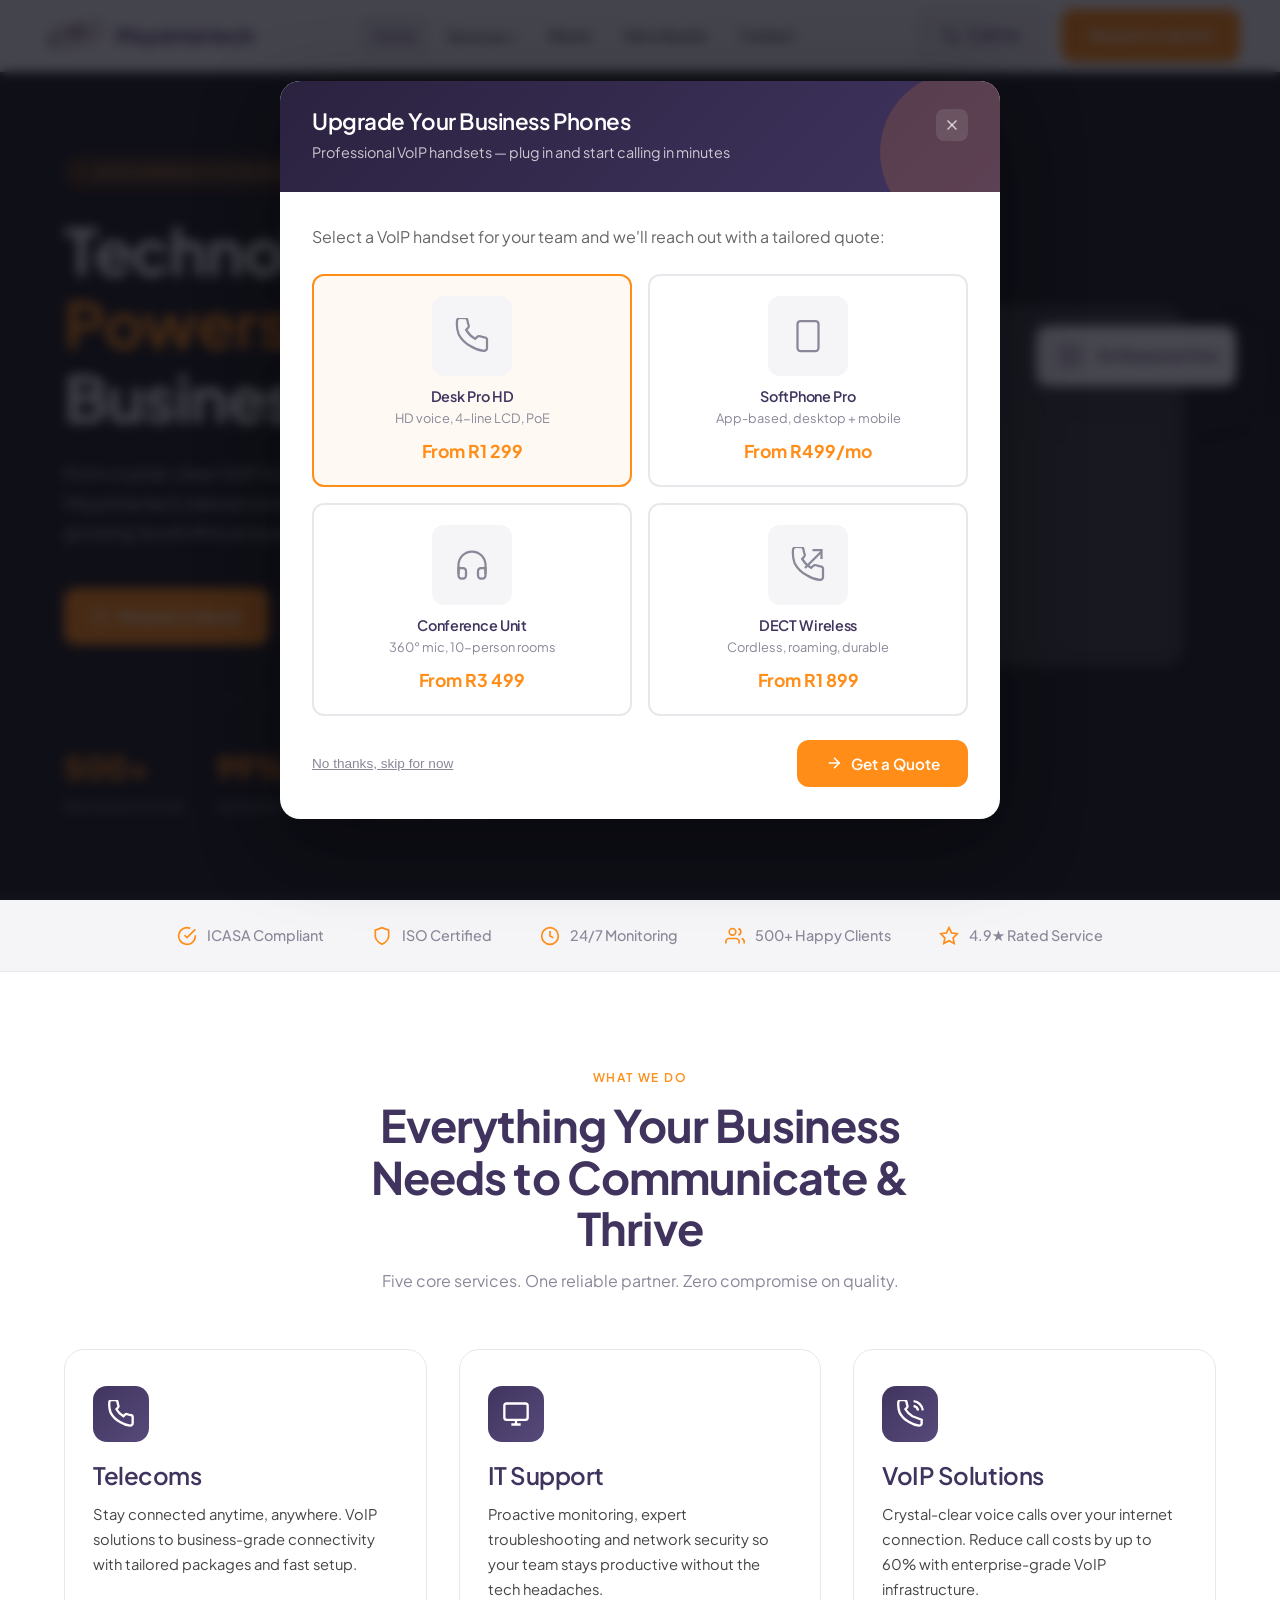
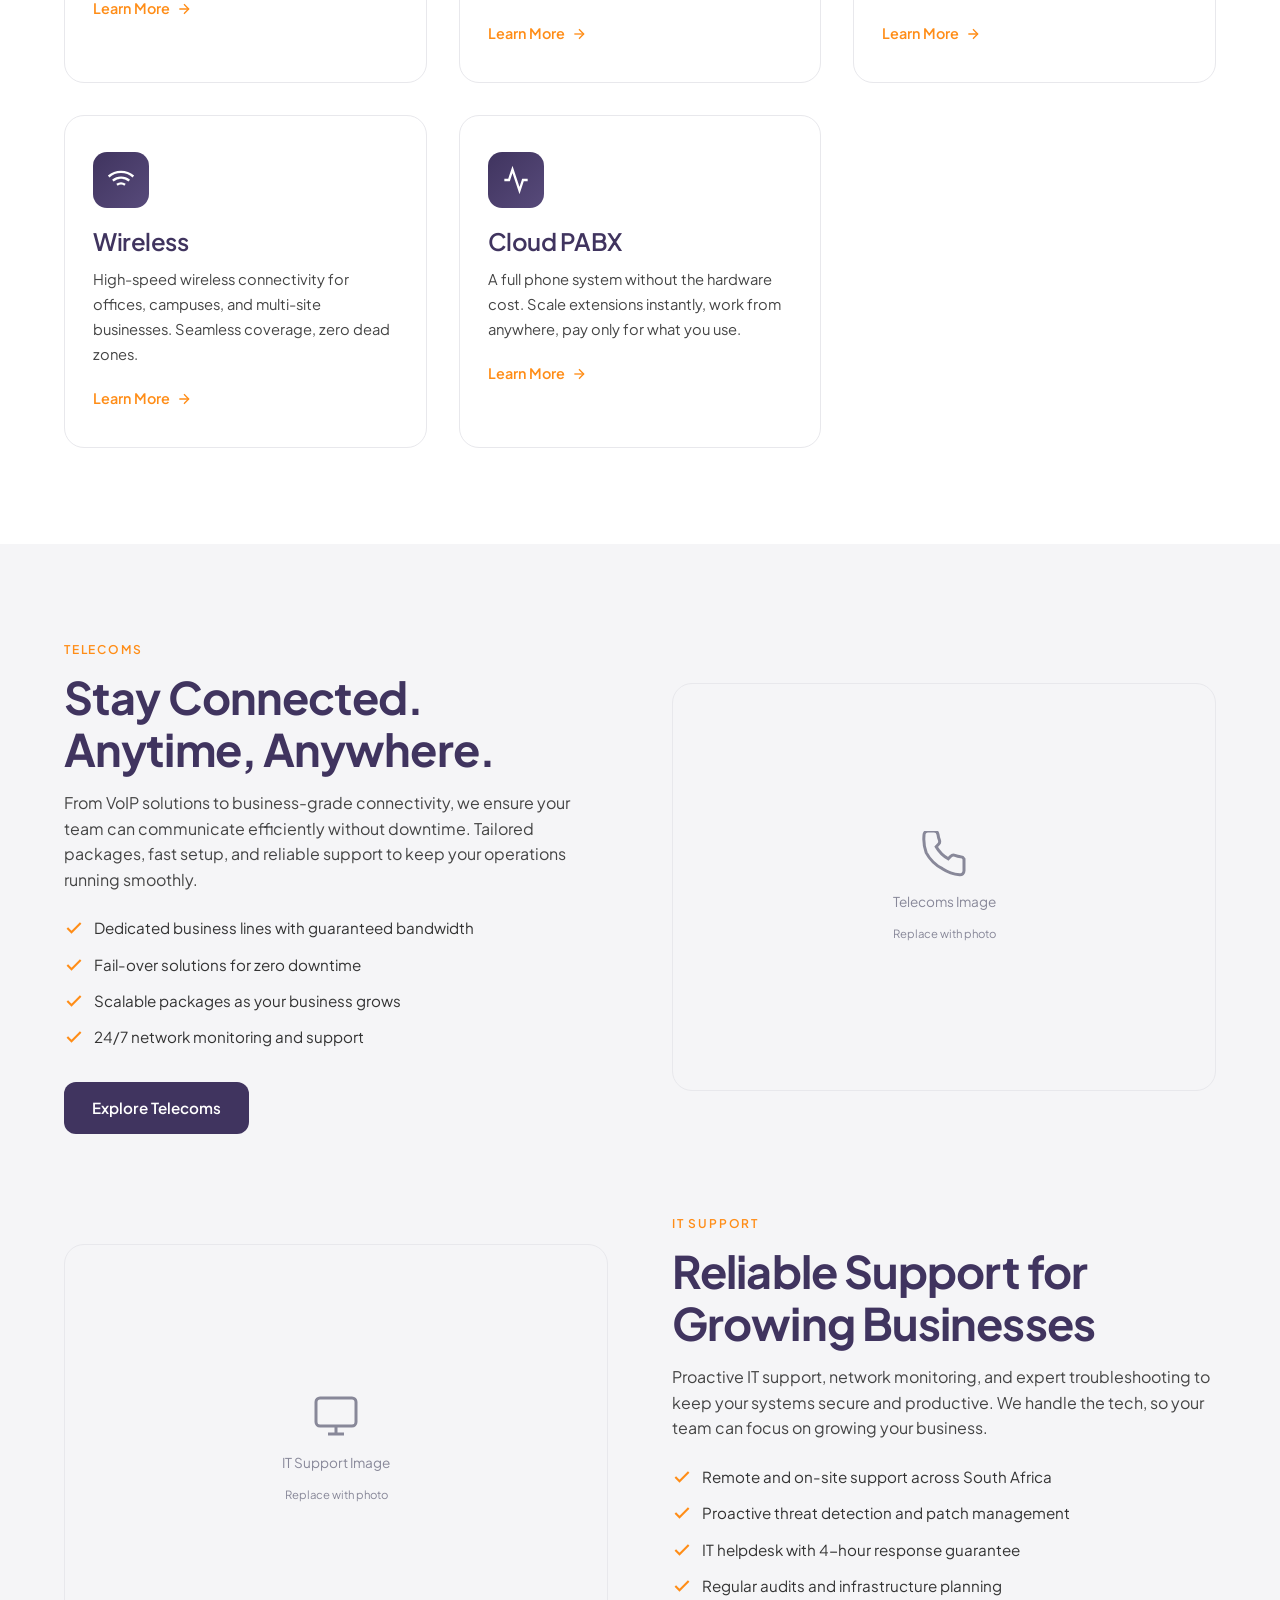
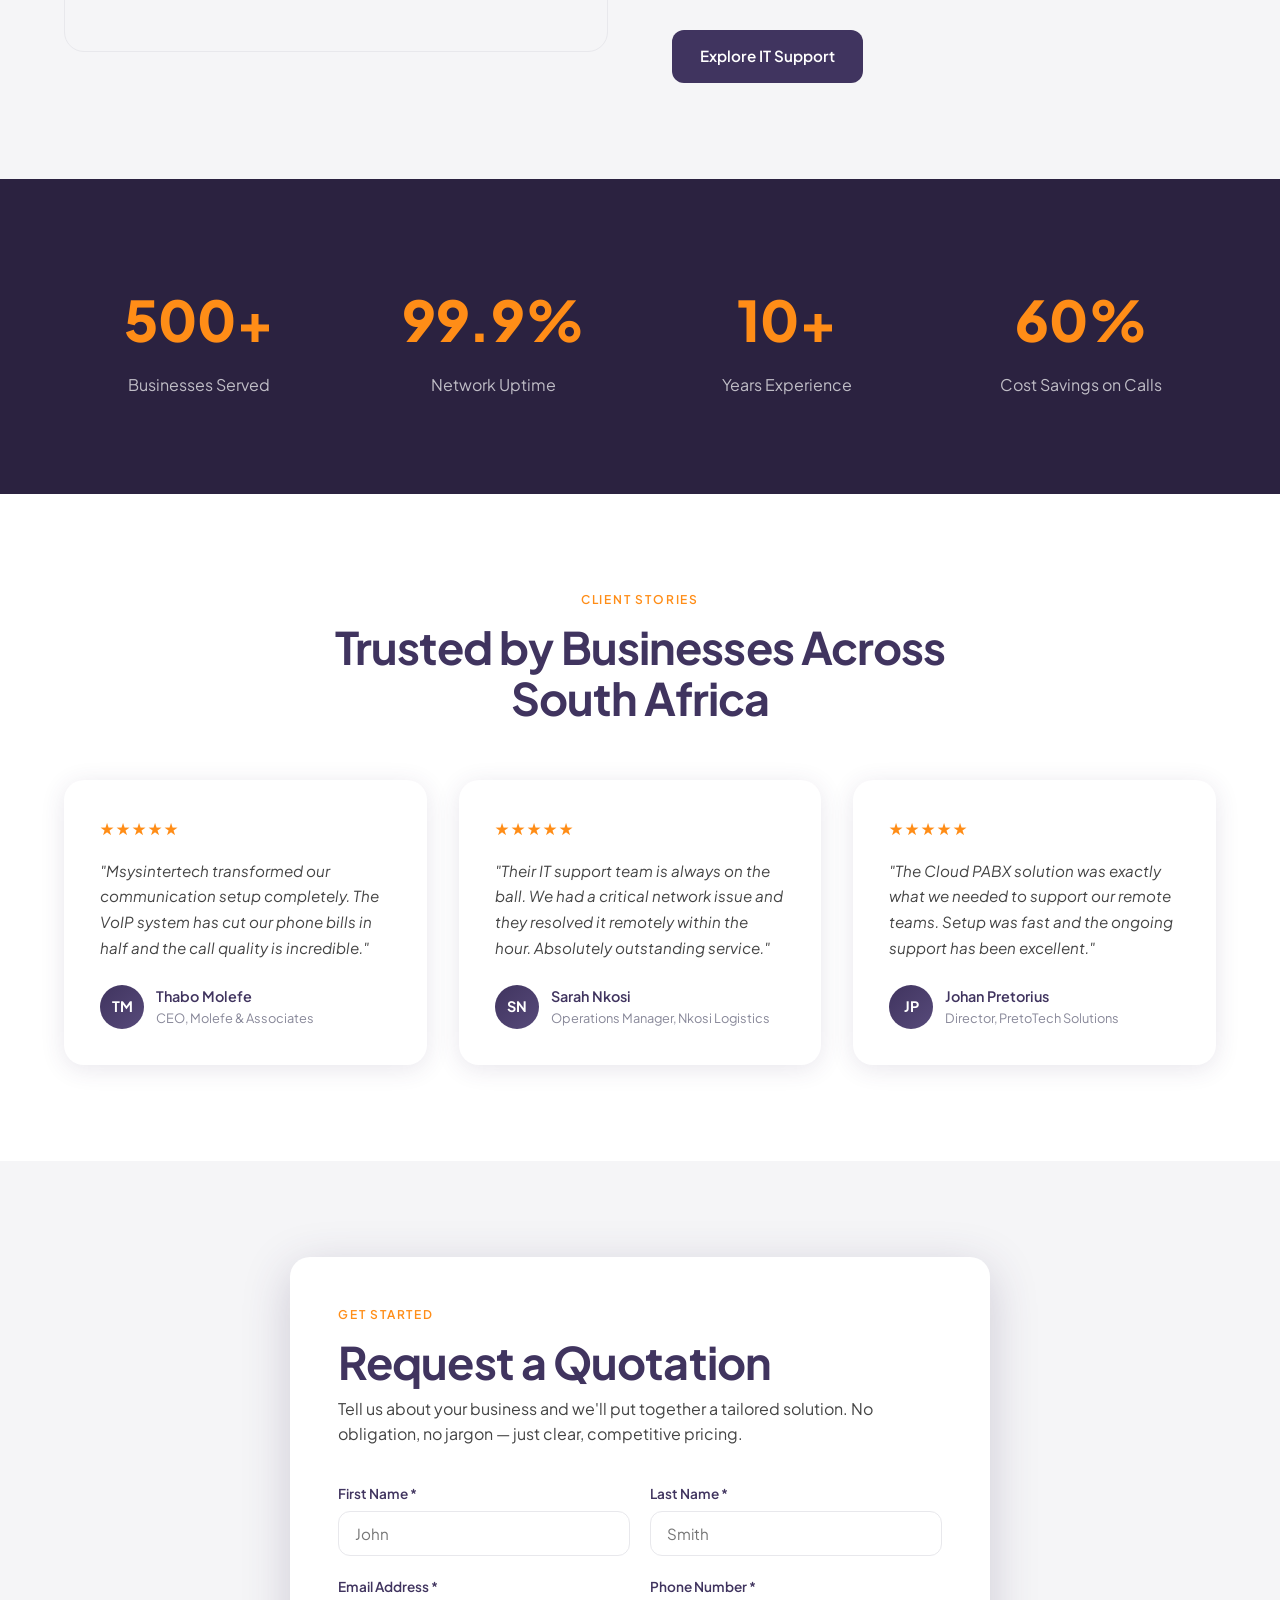
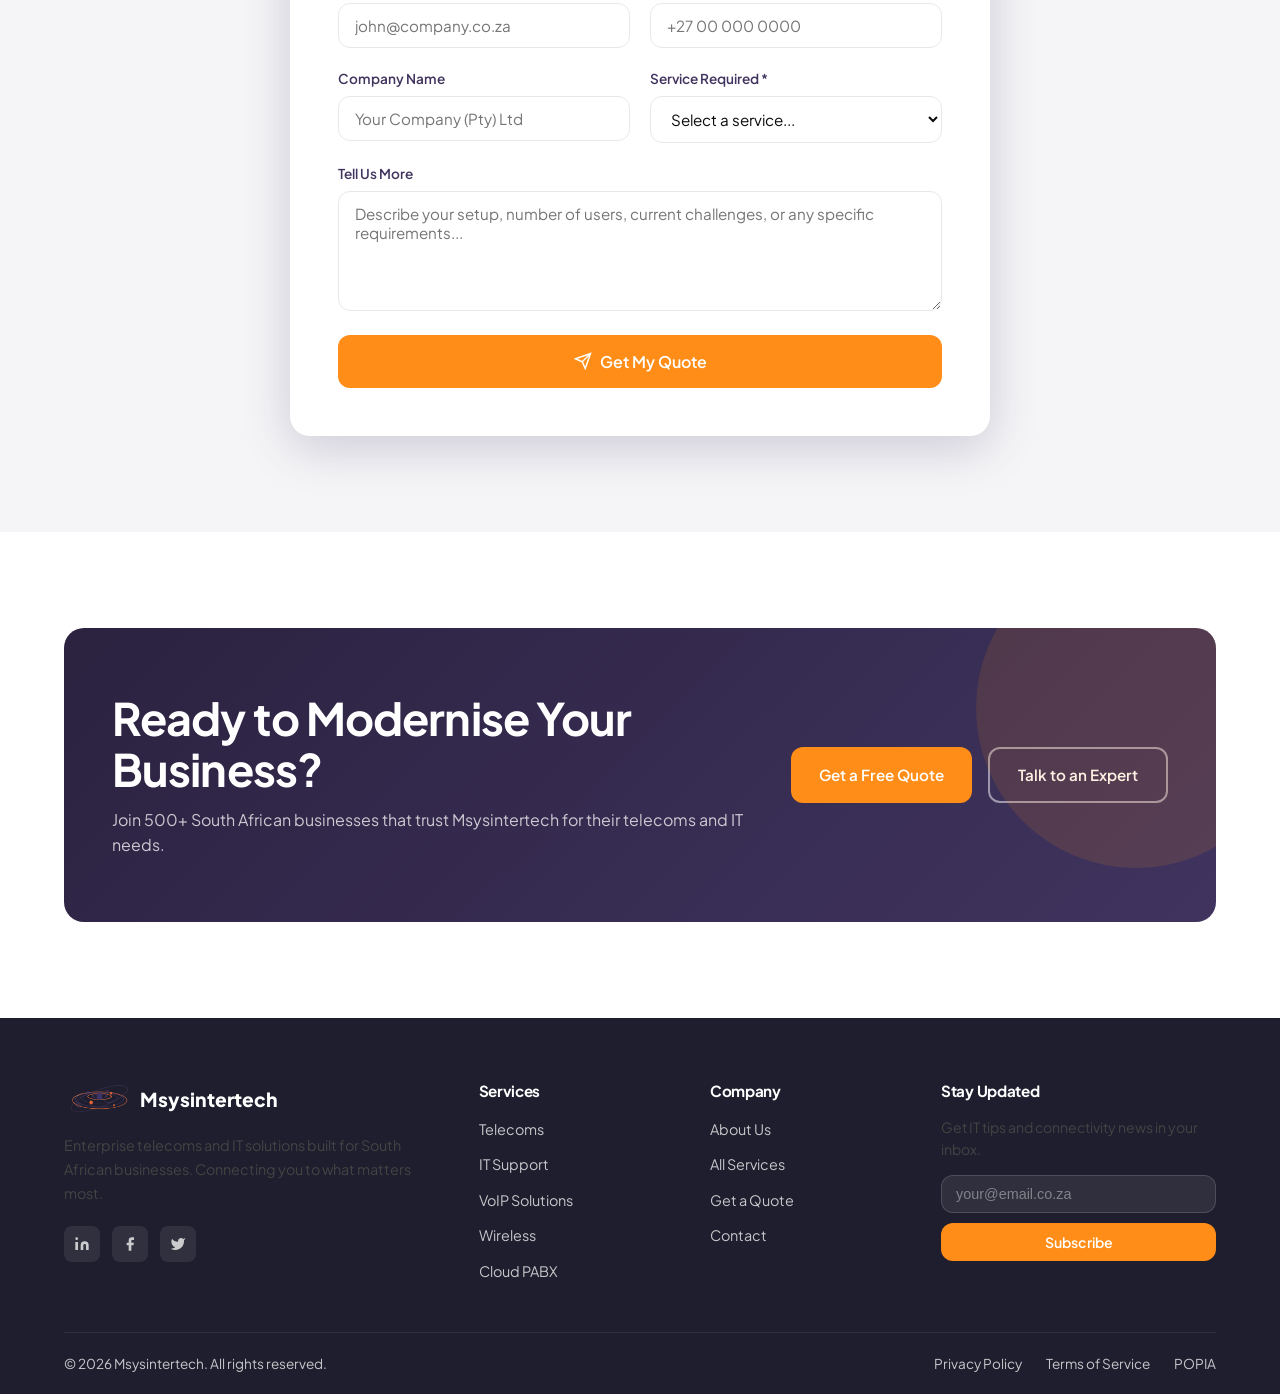
==== index.html @ c95302cb "Update index.html" ====
<!DOCTYPE html>
<html lang="en">
<head>
  <meta charset="UTF-8" />
  <meta name="viewport" content="width=device-width, initial-scale=1.0" />
  <title>Msysintertech — Telecoms & IT Solutions</title>
  <meta name="description" content="Msysintertech delivers enterprise-grade telecoms, VoIP, IT support, wireless and cloud-hosted PABX solutions for growing businesses.">
  <link rel="stylesheet" href="css/style.css" />
</head>
<body>

<!-- ════ VOIP POPUP ════ -->
<div class="popup-overlay" id="voipPopup" role="dialog" aria-modal="true" aria-label="VoIP Phones Offer">
  <div class="popup-box">
    <div class="popup-header">
      <div class="popup-header__text">
        <h3>Upgrade Your Business Phones</h3>
        <p>Professional VoIP handsets — plug in and start calling in minutes</p>
      </div>
      <button class="popup-close" aria-label="Close">
        <svg viewBox="0 0 24 24" fill="none" stroke="currentColor" stroke-width="2"><line x1="18" y1="6" x2="6" y2="18"/><line x1="6" y1="6" x2="18" y2="18"/></svg>
      </button>
    </div>
    <div class="popup-body">
      <p style="margin-bottom:24px; color:#666;">Select a VoIP handset for your team and we'll reach out with a tailored quote:</p>
      <div class="popup-products">
        <div class="popup-product selected">
          <div class="popup-product__img">
            <svg viewBox="0 0 24 24" fill="none" stroke="currentColor" stroke-width="1.5"><path d="M22 16.92v3a2 2 0 01-2.18 2 19.79 19.79 0 01-8.63-3.07A19.5 19.5 0 013.07 10.8 19.79 19.79 0 012 2.18 2 2 0 014 0h3a2 2 0 012 1.72 12.84 12.84 0 00.7 2.81 2 2 0 01-.45 2.11L8.09 7.91a16 16 0 006 6l1.27-1.27a2 2 0 012.11-.45 12.84 12.84 0 002.81.7A2 2 0 0122 14v2.92z"/></svg>
          </div>
          <h4>Desk Pro HD</h4>
          <p>HD voice, 4-line LCD, PoE</p>
          <div class="popup-product__price">From R1 299</div>
        </div>
        <div class="popup-product">
          <div class="popup-product__img">
            <svg viewBox="0 0 24 24" fill="none" stroke="currentColor" stroke-width="1.5"><rect x="5" y="2" width="14" height="20" rx="2" ry="2"/><line x1="12" y1="18" x2="12.01" y2="18"/></svg>
          </div>
          <h4>SoftPhone Pro</h4>
          <p>App-based, desktop + mobile</p>
          <div class="popup-product__price">From R499/mo</div>
        </div>
        <div class="popup-product">
          <div class="popup-product__img">
            <svg viewBox="0 0 24 24" fill="none" stroke="currentColor" stroke-width="1.5"><path d="M3 18v-6a9 9 0 0118 0v6"/><path d="M21 19a2 2 0 01-2 2h-1a2 2 0 01-2-2v-3a2 2 0 012-2h3zM3 19a2 2 0 002 2h1a2 2 0 002-2v-3a2 2 0 00-2-2H3z"/></svg>
          </div>
          <h4>Conference Unit</h4>
          <p>360° mic, 10-person rooms</p>
          <div class="popup-product__price">From R3 499</div>
        </div>
        <div class="popup-product">
          <div class="popup-product__img">
            <svg viewBox="0 0 24 24" fill="none" stroke="currentColor" stroke-width="1.5"><path d="M22 16.92v3a2 2 0 01-2.18 2 19.79 19.79 0 01-8.63-3.07A19.5 19.5 0 013.07 10.8 19.79 19.79 0 012 2.18 2 2 0 014 0h3a2 2 0 012 1.72 12.84 12.84 0 00.7 2.81 2 2 0 01-.45 2.11L8.09 7.91a16 16 0 006 6l1.27-1.27a2 2 0 012.11-.45 12.84 12.84 0 002.81.7A2 2 0 0122 14v2.92z"/><polyline points="15 2 21 2 21 8"/><line x1="10" y1="14" x2="21" y2="3"/></svg>
          </div>
          <h4>DECT Wireless</h4>
          <p>Cordless, roaming, durable</p>
          <div class="popup-product__price">From R1 899</div>
        </div>
      </div>
      <div class="popup-footer">
        <button class="popup-skip">No thanks, skip for now</button>
        <button class="btn btn--primary popup-cta">
          <svg viewBox="0 0 24 24" fill="none" stroke="currentColor" stroke-width="2"><line x1="5" y1="12" x2="19" y2="12"/><polyline points="12 5 19 12 12 19"/></svg>
          Get a Quote
        </button>
      </div>
    </div>
  </div>
</div>

<!-- ════ NAVBAR ════ -->
<nav class="navbar">
  <div class="navbar__inner">
    <a href="index.html" class="navbar__logo">
      <img src="images/logo-icon.png" alt="Msysintertech Inter Technologies logo" class="navbar__logo-img" />
      Msysintertech
    </a>
    <div class="navbar__nav">
      <a href="index.html" class="active">Home</a>
      <div class="has-dropdown">
        <a href="services.html">Services</a>
        <div class="dropdown">
          <a href="telecoms.html">Telecoms</a>
          <a href="it-support.html">IT Support</a>
          <a href="voip.html">VoIP</a>
          <a href="wireless.html">Wireless</a>
          <a href="cloud-pabx.html">Cloud PABX</a>
        </div>
      </div>
      <a href="about.html">About</a>
      <a href="quote.html">Get a Quote</a>
      <a href="contact.html">Contact</a>
    </div>
    <div class="navbar__cta">
      <a href="tel:+27000000000" class="btn btn--outline" style="background:rgba(64,52,95,0.06); color:var(--violet); border-color:var(--gray-200);">
        <svg viewBox="0 0 24 24" fill="none" stroke="currentColor" stroke-width="2" style="width:16px;height:16px;"><path d="M22 16.92v3a2 2 0 01-2.18 2 19.79 19.79 0 01-8.63-3.07A19.5 19.5 0 013.07 10.8 19.79 19.79 0 012 2.18 2 2 0 014 0h3a2 2 0 012 1.72 12.84 12.84 0 00.7 2.81 2 2 0 01-.45 2.11L8.09 7.91a16 16 0 006 6l1.27-1.27a2 2 0 012.11-.45 12.84 12.84 0 002.81.7A2 2 0 0122 14v2.92z"/></svg>
        Call Us
      </a>
      <a href="quote.html" class="btn btn--primary">Request a Quote</a>
    </div>
    <button class="hamburger" aria-label="Toggle menu" aria-expanded="false">
      <span></span><span></span><span></span>
    </button>
  </div>
</nav>

<!-- Mobile Nav -->
<div class="mobile-nav">
  <a href="index.html">Home</a>
  <a href="services.html">Services</a>
  <a href="telecoms.html">Telecoms</a>
  <a href="it-support.html">IT Support</a>
  <a href="voip.html">VoIP</a>
  <a href="wireless.html">Wireless</a>
  <a href="cloud-pabx.html">Cloud PABX</a>
  <a href="about.html">About</a>
  <a href="quote.html">Get a Quote</a>
  <a href="contact.html">Contact</a>
</div>

<!-- ════ HERO ════ -->
<section class="hero">
  <div class="hero__grid"></div>
  <div class="hero__orb hero__orb--1"></div>
  <div class="hero__orb hero__orb--2"></div>
  <div class="hero__inner">
    <div class="hero__content">
      <div class="hero__badge">
        <div class="hero__badge-dot"></div>
        South Africa's IT & Telecoms Partner
      </div>
      <h1 class="hero__title">
        Technology That <em>Powers</em> Your Business Forward
      </h1>
      <p class="hero__subtitle">
        From crystal-clear VoIP to bulletproof IT infrastructure — Msysintertech delivers enterprise-grade solutions built for growing South African businesses.
      </p>
      <div class="hero__actions">
        <a href="quote.html" class="btn btn--primary">
          <svg viewBox="0 0 24 24" fill="none" stroke="currentColor" stroke-width="2"><path d="M9 5H7a2 2 0 00-2 2v12a2 2 0 002 2h10a2 2 0 002-2V7a2 2 0 00-2-2h-2M9 5a2 2 0 002 2h2a2 2 0 002-2M9 5a2 2 0 012-2h2a2 2 0 012 2"/></svg>
          Request a Quote
        </a>
        <a href="services.html" class="btn btn--outline">Explore Services</a>
      </div>
      <div class="hero__stats">
        <div>
          <div class="hero__stat-value" data-count="500" data-suffix="+">0+</div>
          <div class="hero__stat-label">Businesses Served</div>
        </div>
        <div>
          <div class="hero__stat-value" data-count="99" data-suffix="%">0%</div>
          <div class="hero__stat-label">Uptime Guaranteed</div>
        </div>
        <div>
          <div class="hero__stat-value" data-count="24" data-suffix="/7">0</div>
          <div class="hero__stat-label">Support Available</div>
        </div>
      </div>
    </div>
    <div class="hero__visual">
      <div class="hero__image-wrap">
        <div class="hero__image-wrap">
  <img src="images/hero-photo.png" alt="Msysintertech" style="width:70%; height:auto; object-fit:contain;" />
</div>
      </div>
      <div class="hero__floating-card hero__floating-card--1">
        <div class="card-icon">
          <svg viewBox="0 0 24 24" fill="none" stroke="currentColor" stroke-width="2" style="width:16px;height:16px;"><path d="M22 11.08V12a10 10 0 11-5.93-9.14"/><polyline points="22 4 12 14.01 9 11.01"/></svg>
        </div>
        99.9% Uptime SLA
      </div>
      <div class="hero__floating-card hero__floating-card--2">
        <div class="card-icon">
          <svg viewBox="0 0 24 24" fill="none" stroke="currentColor" stroke-width="2" style="width:16px;height:16px;"><circle cx="12" cy="12" r="10"/><polyline points="12 6 12 12 16 14"/></svg>
        </div>
        4hr Response Time
      </div>
    </div>
  </div>
</section>

<!-- ════ TRUST BAR ════ -->
<div class="trust-bar">
  <div class="trust-bar__inner">
    <div class="trust-item">
      <svg viewBox="0 0 24 24" fill="none" stroke="currentColor" stroke-width="2" width="20" height="20"><path d="M22 11.08V12a10 10 0 11-5.93-9.14"/><polyline points="22 4 12 14.01 9 11.01"/></svg>
      ICASA Compliant
    </div>
    <div class="trust-item">
      <svg viewBox="0 0 24 24" fill="none" stroke="currentColor" stroke-width="2" width="20" height="20"><path d="M12 22s8-4 8-10V5l-8-3-8 3v7c0 6 8 10 8 10z"/></svg>
      ISO Certified
    </div>
    <div class="trust-item">
      <svg viewBox="0 0 24 24" fill="none" stroke="currentColor" stroke-width="2" width="20" height="20"><circle cx="12" cy="12" r="10"/><polyline points="12 6 12 12 16 14"/></svg>
      24/7 Monitoring
    </div>
    <div class="trust-item">
      <svg viewBox="0 0 24 24" fill="none" stroke="currentColor" stroke-width="2" width="20" height="20"><path d="M17 21v-2a4 4 0 00-4-4H5a4 4 0 00-4 4v2"/><circle cx="9" cy="7" r="4"/><path d="M23 21v-2a4 4 0 00-3-3.87"/><path d="M16 3.13a4 4 0 010 7.75"/></svg>
      500+ Happy Clients
    </div>
    <div class="trust-item">
      <svg viewBox="0 0 24 24" fill="none" stroke="currentColor" stroke-width="2" width="20" height="20"><polygon points="12 2 15.09 8.26 22 9.27 17 14.14 18.18 21.02 12 17.77 5.82 21.02 7 14.14 2 9.27 8.91 8.26 12 2"/></svg>
      4.9★ Rated Service
    </div>
  </div>
</div>

<!-- ════ SERVICES ════ -->
<section class="section">
  <div class="container">
    <div class="section-header fade-up">
      <div class="eyebrow">What We Do</div>
      <h2>Everything Your Business Needs to Communicate & Thrive</h2>
      <p>Five core services. One reliable partner. Zero compromise on quality.</p>
    </div>
    <div class="grid-3" style="grid-template-columns: repeat(auto-fit, minmax(280px, 1fr));">
      <div class="service-card fade-up">
        <div class="service-card__icon">
          <svg viewBox="0 0 24 24" fill="none" stroke="currentColor" stroke-width="2"><path d="M22 16.92v3a2 2 0 01-2.18 2 19.79 19.79 0 01-8.63-3.07A19.5 19.5 0 013.07 10.8 19.79 19.79 0 012 2.18 2 2 0 014 0h3a2 2 0 012 1.72 12.84 12.84 0 00.7 2.81 2 2 0 01-.45 2.11L8.09 7.91a16 16 0 006 6l1.27-1.27a2 2 0 012.11-.45 12.84 12.84 0 002.81.7A2 2 0 0122 14v2.92z"/></svg>
        </div>
        <h3>Telecoms</h3>
        <p>Stay connected anytime, anywhere. VoIP solutions to business-grade connectivity with tailored packages and fast setup.</p>
        <a href="telecoms.html" class="service-card__link">
          Learn More
          <svg viewBox="0 0 24 24" fill="none" stroke="currentColor" stroke-width="2" width="16" height="16"><line x1="5" y1="12" x2="19" y2="12"/><polyline points="12 5 19 12 12 19"/></svg>
        </a>
      </div>
      <div class="service-card fade-up">
        <div class="service-card__icon">
          <svg viewBox="0 0 24 24" fill="none" stroke="currentColor" stroke-width="2"><rect x="2" y="3" width="20" height="14" rx="2" ry="2"/><line x1="8" y1="21" x2="16" y2="21"/><line x1="12" y1="17" x2="12" y2="21"/></svg>
        </div>
        <h3>IT Support</h3>
        <p>Proactive monitoring, expert troubleshooting and network security so your team stays productive without the tech headaches.</p>
        <a href="it-support.html" class="service-card__link">
          Learn More
          <svg viewBox="0 0 24 24" fill="none" stroke="currentColor" stroke-width="2" width="16" height="16"><line x1="5" y1="12" x2="19" y2="12"/><polyline points="12 5 19 12 12 19"/></svg>
        </a>
      </div>
      <div class="service-card fade-up">
        <div class="service-card__icon">
          <svg viewBox="0 0 24 24" fill="none" stroke="currentColor" stroke-width="2"><path d="M15.05 5A5 5 0 0119 8.95M15.05 1A9 9 0 0123 8.94m-1 7.98v3a2 2 0 01-2.18 2 19.79 19.79 0 01-8.63-3.07A19.5 19.5 0 013.07 10.8 19.79 19.79 0 012 2.18 2 2 0 014 0h3a2 2 0 012 1.72 12.84 12.84 0 00.7 2.81 2 2 0 01-.45 2.11L8.09 7.91a16 16 0 006 6z"/></svg>
        </div>
        <h3>VoIP Solutions</h3>
        <p>Crystal-clear voice calls over your internet connection. Reduce call costs by up to 60% with enterprise-grade VoIP infrastructure.</p>
        <a href="voip.html" class="service-card__link">
          Learn More
          <svg viewBox="0 0 24 24" fill="none" stroke="currentColor" stroke-width="2" width="16" height="16"><line x1="5" y1="12" x2="19" y2="12"/><polyline points="12 5 19 12 12 19"/></svg>
        </a>
      </div>
      <div class="service-card fade-up">
        <div class="service-card__icon">
          <svg viewBox="0 0 24 24" fill="none" stroke="currentColor" stroke-width="2"><path d="M5 12.55a11 11 0 0114.08 0"/><path d="M1.42 9a16 16 0 0121.16 0"/><path d="M8.53 16.11a6 6 0 016.95 0"/><line x1="12" y1="20" x2="12.01" y2="20"/></svg>
        </div>
        <h3>Wireless</h3>
        <p>High-speed wireless connectivity for offices, campuses, and multi-site businesses. Seamless coverage, zero dead zones.</p>
        <a href="wireless.html" class="service-card__link">
          Learn More
          <svg viewBox="0 0 24 24" fill="none" stroke="currentColor" stroke-width="2" width="16" height="16"><line x1="5" y1="12" x2="19" y2="12"/><polyline points="12 5 19 12 12 19"/></svg>
        </a>
      </div>
      <div class="service-card fade-up">
        <div class="service-card__icon">
          <svg viewBox="0 0 24 24" fill="none" stroke="currentColor" stroke-width="2"><polyline points="22 12 18 12 15 21 9 3 6 12 2 12"/></svg>
        </div>
        <h3>Cloud PABX</h3>
        <p>A full phone system without the hardware cost. Scale extensions instantly, work from anywhere, pay only for what you use.</p>
        <a href="cloud-pabx.html" class="service-card__link">
          Learn More
          <svg viewBox="0 0 24 24" fill="none" stroke="currentColor" stroke-width="2" width="16" height="16"><line x1="5" y1="12" x2="19" y2="12"/><polyline points="12 5 19 12 12 19"/></svg>
        </a>
      </div>
    </div>
  </div>
</section>

<!-- ════ TELECOMS FEATURE ════ -->
<section class="section section--gray">
  <div class="container">
    <div class="feature-block fade-up">
      <div class="feature-content">
        <div class="eyebrow">Telecoms</div>
        <h2>Stay Connected. Anytime, Anywhere.</h2>
        <p>From VoIP solutions to business-grade connectivity, we ensure your team can communicate efficiently without downtime. Tailored packages, fast setup, and reliable support to keep your operations running smoothly.</p>
        <ul class="check-list">
          <li>
            <svg viewBox="0 0 24 24" fill="none" stroke="currentColor" stroke-width="2.5"><polyline points="20 6 9 17 4 12"/></svg>
            Dedicated business lines with guaranteed bandwidth
          </li>
          <li>
            <svg viewBox="0 0 24 24" fill="none" stroke="currentColor" stroke-width="2.5"><polyline points="20 6 9 17 4 12"/></svg>
            Fail-over solutions for zero downtime
          </li>
          <li>
            <svg viewBox="0 0 24 24" fill="none" stroke="currentColor" stroke-width="2.5"><polyline points="20 6 9 17 4 12"/></svg>
            Scalable packages as your business grows
          </li>
          <li>
            <svg viewBox="0 0 24 24" fill="none" stroke="currentColor" stroke-width="2.5"><polyline points="20 6 9 17 4 12"/></svg>
            24/7 network monitoring and support
          </li>
        </ul>
        <a href="telecoms.html" class="btn btn--violet">Explore Telecoms</a>
      </div>
      <div class="feature-visual">
        <div class="feature-visual__placeholder">
          <svg viewBox="0 0 24 24" fill="none" stroke="currentColor" stroke-width="1.5"><path d="M22 16.92v3a2 2 0 01-2.18 2 19.79 19.79 0 01-8.63-3.07A19.5 19.5 0 013.07 10.8 19.79 19.79 0 012 2.18 2 2 0 014 0h3a2 2 0 012 1.72 12.84 12.84 0 00.7 2.81 2 2 0 01-.45 2.11L8.09 7.91a16 16 0 006 6l1.27-1.27a2 2 0 012.11-.45 12.84 12.84 0 002.81.7A2 2 0 0122 14v2.92z"/></svg>
          Telecoms Image<br/><small>Replace with photo</small>
        </div>
      </div>
    </div>

    <div class="feature-block feature-block--reverse fade-up">
      <div class="feature-visual">
        <div class="feature-visual__placeholder">
          <svg viewBox="0 0 24 24" fill="none" stroke="currentColor" stroke-width="1.5"><rect x="2" y="3" width="20" height="14" rx="2"/><line x1="8" y1="21" x2="16" y2="21"/><line x1="12" y1="17" x2="12" y2="21"/></svg>
          IT Support Image<br/><small>Replace with photo</small>
        </div>
      </div>
      <div class="feature-content">
        <div class="eyebrow">IT Support</div>
        <h2>Reliable Support for Growing Businesses</h2>
        <p>Proactive IT support, network monitoring, and expert troubleshooting to keep your systems secure and productive. We handle the tech, so your team can focus on growing your business.</p>
        <ul class="check-list">
          <li>
            <svg viewBox="0 0 24 24" fill="none" stroke="currentColor" stroke-width="2.5"><polyline points="20 6 9 17 4 12"/></svg>
            Remote and on-site support across South Africa
          </li>
          <li>
            <svg viewBox="0 0 24 24" fill="none" stroke="currentColor" stroke-width="2.5"><polyline points="20 6 9 17 4 12"/></svg>
            Proactive threat detection and patch management
          </li>
          <li>
            <svg viewBox="0 0 24 24" fill="none" stroke="currentColor" stroke-width="2.5"><polyline points="20 6 9 17 4 12"/></svg>
            IT helpdesk with 4-hour response guarantee
          </li>
          <li>
            <svg viewBox="0 0 24 24" fill="none" stroke="currentColor" stroke-width="2.5"><polyline points="20 6 9 17 4 12"/></svg>
            Regular audits and infrastructure planning
          </li>
        </ul>
        <a href="it-support.html" class="btn btn--violet">Explore IT Support</a>
      </div>
    </div>
  </div>
</section>

<!-- ════ STATS BAND ════ -->
<section class="section section--dark">
  <div class="container">
    <div class="grid-4 fade-up" style="text-align:center;">
      <div>
        <div style="font-family:var(--font-display);font-size:3.5rem;font-weight:800;color:var(--amber);" data-count="500" data-suffix="+">0+</div>
        <div style="color:rgba(255,255,255,0.7);margin-top:8px;">Businesses Served</div>
      </div>
      <div>
        <div style="font-family:var(--font-display);font-size:3.5rem;font-weight:800;color:var(--amber);" data-count="99" data-suffix=".9%">0</div>
        <div style="color:rgba(255,255,255,0.7);margin-top:8px;">Network Uptime</div>
      </div>
      <div>
        <div style="font-family:var(--font-display);font-size:3.5rem;font-weight:800;color:var(--amber);" data-count="10" data-suffix="+">0+</div>
        <div style="color:rgba(255,255,255,0.7);margin-top:8px;">Years Experience</div>
      </div>
      <div>
        <div style="font-family:var(--font-display);font-size:3.5rem;font-weight:800;color:var(--amber);" data-count="60" data-suffix="%">0%</div>
        <div style="color:rgba(255,255,255,0.7);margin-top:8px;">Cost Savings on Calls</div>
      </div>
    </div>
  </div>
</section>

<!-- ════ TESTIMONIALS ════ -->
<section class="section">
  <div class="container">
    <div class="section-header fade-up">
      <div class="eyebrow">Client Stories</div>
      <h2>Trusted by Businesses Across South Africa</h2>
    </div>
    <div class="grid-3 fade-up">
      <div class="testimonial-card">
        <div class="testimonial-card__stars">★★★★★</div>
        <p class="testimonial-card__text">"Msysintertech transformed our communication setup completely. The VoIP system has cut our phone bills in half and the call quality is incredible."</p>
        <div class="testimonial-card__author">
          <div class="testimonial-card__avatar">TM</div>
          <div>
            <div class="testimonial-card__name">Thabo Molefe</div>
            <div class="testimonial-card__role">CEO, Molefe & Associates</div>
          </div>
        </div>
      </div>
      <div class="testimonial-card">
        <div class="testimonial-card__stars">★★★★★</div>
        <p class="testimonial-card__text">"Their IT support team is always on the ball. We had a critical network issue and they resolved it remotely within the hour. Absolutely outstanding service."</p>
        <div class="testimonial-card__author">
          <div class="testimonial-card__avatar">SN</div>
          <div>
            <div class="testimonial-card__name">Sarah Nkosi</div>
            <div class="testimonial-card__role">Operations Manager, Nkosi Logistics</div>
          </div>
        </div>
      </div>
      <div class="testimonial-card">
        <div class="testimonial-card__stars">★★★★★</div>
        <p class="testimonial-card__text">"The Cloud PABX solution was exactly what we needed to support our remote teams. Setup was fast and the ongoing support has been excellent."</p>
        <div class="testimonial-card__author">
          <div class="testimonial-card__avatar">JP</div>
          <div>
            <div class="testimonial-card__name">Johan Pretorius</div>
            <div class="testimonial-card__role">Director, PretoTech Solutions</div>
          </div>
        </div>
      </div>
    </div>
  </div>
</section>

<!-- ════ QUOTE CTA ════ -->
<section class="section section--gray" id="quoteSection">
  <div class="container">
    <div class="quote-form fade-up">
      <div class="eyebrow">Get Started</div>
      <h2>Request a Quotation</h2>
      <p class="subtitle">Tell us about your business and we'll put together a tailored solution. No obligation, no jargon — just clear, competitive pricing.</p>
      <form id="quoteForm">
        <div class="form-grid">
          <div class="form-group">
            <label for="firstName">First Name *</label>
            <input type="text" id="firstName" name="firstName" placeholder="John" required />
          </div>
          <div class="form-group">
            <label for="lastName">Last Name *</label>
            <input type="text" id="lastName" name="lastName" placeholder="Smith" required />
          </div>
          <div class="form-group">
            <label for="email">Email Address *</label>
            <input type="email" id="email" name="email" placeholder="john@company.co.za" required />
          </div>
          <div class="form-group">
            <label for="phone">Phone Number *</label>
            <input type="tel" id="phone" name="phone" placeholder="+27 00 000 0000" required />
          </div>
          <div class="form-group">
            <label for="company">Company Name</label>
            <input type="text" id="company" name="company" placeholder="Your Company (Pty) Ltd" />
          </div>
          <div class="form-group">
            <label for="serviceSelect">Service Required *</label>
            <select id="serviceSelect" name="service" required>
              <option value="">Select a service...</option>
              <option value="telecoms">Telecoms</option>
              <option value="it-support">IT Support</option>
              <option value="voip">VoIP Solutions</option>
              <option value="wireless">Wireless</option>
              <option value="cloud-pabx">Cloud PABX</option>
              <option value="multiple">Multiple Services</option>
            </select>
          </div>
          <div class="form-group form-group--full">
            <label for="msgArea">Tell Us More</label>
            <textarea id="msgArea" name="message" placeholder="Describe your setup, number of users, current challenges, or any specific requirements..."></textarea>
          </div>
        </div>
        <button type="submit" class="btn btn--primary form-submit">
          <svg viewBox="0 0 24 24" fill="none" stroke="currentColor" stroke-width="2"><line x1="22" y1="2" x2="11" y2="13"/><polygon points="22 2 15 22 11 13 2 9 22 2"/></svg>
          Get My Quote
        </button>
        <div class="success-msg" id="formSuccess">
          ✓ Thank you! We'll be in touch within one business day.
        </div>
      </form>
    </div>
  </div>
</section>

<!-- ════ CTA BANNER ════ -->
<section class="section">
  <div class="container">
    <div class="cta-banner fade-up">
      <div>
        <h2>Ready to Modernise Your Business?</h2>
        <p>Join 500+ South African businesses that trust Msysintertech for their telecoms and IT needs.</p>
      </div>
      <div class="cta-banner__actions">
        <a href="quote.html" class="btn btn--primary">Get a Free Quote</a>
        <a href="contact.html" class="btn btn--outline">Talk to an Expert</a>
      </div>
    </div>
  </div>
</section>

<!-- ════ FOOTER ════ -->
<footer class="footer">
  <div class="container">
    <div class="footer__grid">
      <div class="footer__brand">
        <div class="navbar__logo" style="color:var(--white);">
          <img src="images/logo-icon.png" alt="Msysintertech Inter Technologies logo" class="navbar__logo-img" />
          Msysintertech
        </div>
        <p>Enterprise telecoms and IT solutions built for South African businesses. Connecting you to what matters most.</p>
        <div class="footer__social">
          <a href="#" class="social-btn" aria-label="LinkedIn">
            <svg viewBox="0 0 24 24" fill="currentColor"><path d="M16 8a6 6 0 016 6v7h-4v-7a2 2 0 00-2-2 2 2 0 00-2 2v7h-4v-7a6 6 0 016-6zM2 9h4v12H2z"/><circle cx="4" cy="4" r="2"/></svg>
          </a>
          <a href="#" class="social-btn" aria-label="Facebook">
            <svg viewBox="0 0 24 24" fill="currentColor"><path d="M18 2h-3a5 5 0 00-5 5v3H7v4h3v8h4v-8h3l1-4h-4V7a1 1 0 011-1h3z"/></svg>
          </a>
          <a href="#" class="social-btn" aria-label="Twitter/X">
            <svg viewBox="0 0 24 24" fill="currentColor"><path d="M23 3a10.9 10.9 0 01-3.14 1.53 4.48 4.48 0 00-7.86 3v1A10.66 10.66 0 013 4s-4 9 5 13a11.64 11.64 0 01-7 2c9 5 20 0 20-11.5a4.5 4.5 0 00-.08-.83A7.72 7.72 0 0023 3z"/></svg>
          </a>
        </div>
      </div>
      <div class="footer__col">
        <h5>Services</h5>
        <ul>
          <li><a href="telecoms.html">Telecoms</a></li>
          <li><a href="it-support.html">IT Support</a></li>
          <li><a href="voip.html">VoIP Solutions</a></li>
          <li><a href="wireless.html">Wireless</a></li>
          <li><a href="cloud-pabx.html">Cloud PABX</a></li>
        </ul>
      </div>
      <div class="footer__col">
        <h5>Company</h5>
        <ul>
          <li><a href="about.html">About Us</a></li>
          <li><a href="services.html">All Services</a></li>
          <li><a href="quote.html">Get a Quote</a></li>
          <li><a href="contact.html">Contact</a></li>
        </ul>
      </div>
      <div class="footer__col">
        <h5>Stay Updated</h5>
        <p style="font-size:0.88rem;margin-bottom:14px;">Get IT tips and connectivity news in your inbox.</p>
        <div class="footer__newsletter">
          <input type="email" placeholder="your@email.co.za" />
          <button class="btn btn--primary">Subscribe</button>
        </div>
      </div>
    </div>
    <div class="footer__bottom">
      <span>© <span id="currentYear"></span> Msysintertech. All rights reserved.</span>
      <div class="footer__bottom-links">
        <a href="#">Privacy Policy</a>
        <a href="#">Terms of Service</a>
        <a href="#">POPIA</a>
      </div>
    </div>
  </div>
</footer>

<script src="js/main.js"></script>
</body>
</html>
---- css/style.css ----
/* ============================================================
   MSYSINTERTECH — Global Stylesheet
   Brand: #40345f (deep violet), #ff8d17 (amber), #fff, #000
   ============================================================ */

@import url('https://fonts.googleapis.com/css2?family=Plus+Jakarta+Sans:wght@300;400;500;600;700;800&display=swap');

:root {
  --violet: #40345f;
  --violet-dark: #2b2240;
  --violet-light: #574a7a;
  --hero-dark: #1f2020;
  --amber: #ff8d17;
  --amber-light: #ffb05a;
  --white: #ffffff;
  --black: #0a0a0a;
  --gray-100: #f5f5f7;
  --gray-200: #e8e8ec;
  --gray-500: #888899;
  --gray-800: #1e1e2e;
  --font-display: 'Plus Jakarta Sans', sans-serif;
  --font-body: 'Plus Jakarta Sans', sans-serif;
  --radius: 12px;
  --radius-lg: 20px;
  --shadow: 0 4px 24px rgba(64,52,95,0.12);
  --shadow-lg: 0 12px 48px rgba(64,52,95,0.22);
  --transition: 0.3s cubic-bezier(0.4,0,0.2,1);
}

*, *::before, *::after { box-sizing: border-box; margin: 0; padding: 0; }

html { scroll-behavior: smooth; font-size: 16px; }

body {
  font-family: var(--font-body);
  color: var(--black);
  background: var(--white);
  line-height: 1.6;
  overflow-x: hidden;
}

img { max-width: 100%; display: block; }
a { text-decoration: none; color: inherit; }
ul { list-style: none; }

/* ── TYPOGRAPHY ── */
h1, h2, h3, h4, h5 { font-family: var(--font-display); line-height: 1.15; letter-spacing: -0.02em; }
h1 { font-size: clamp(2.4rem, 5vw, 4rem); font-weight: 700; }
h2 { font-size: clamp(1.8rem, 3.5vw, 2.8rem); font-weight: 700; }
h3 { font-size: clamp(1.2rem, 2vw, 1.5rem); font-weight: 600; }
h4 { font-size: 1.1rem; font-weight: 600; }
p { font-size: 1rem; color: #444; }

.eyebrow {
  font-family: var(--font-body);
  font-size: 0.75rem;
  font-weight: 600;
  letter-spacing: 0.15em;
  text-transform: uppercase;
  color: var(--amber);
  margin-bottom: 0.75rem;
}

/* ── LAYOUT ── */
.container { max-width: 1200px; margin: 0 auto; padding: 0 24px; }
.section { padding: 96px 0; }
.section--dark { background: var(--violet-dark); color: var(--white); }
.section--dark p { color: rgba(255,255,255,0.75); }
.section--gray { background: var(--gray-100); }

.grid-2 { display: grid; grid-template-columns: 1fr 1fr; gap: 48px; align-items: center; }
.grid-3 { display: grid; grid-template-columns: repeat(3, 1fr); gap: 32px; }
.grid-4 { display: grid; grid-template-columns: repeat(4, 1fr); gap: 24px; }

/* ── BUTTONS ── */
.btn {
  display: inline-flex;
  align-items: center;
  gap: 8px;
  padding: 14px 28px;
  border-radius: var(--radius);
  font-family: var(--font-body);
  font-size: 0.95rem;
  font-weight: 600;
  cursor: pointer;
  border: none;
  transition: var(--transition);
  white-space: nowrap;
}
.btn--primary {
  background: var(--amber);
  color: var(--white);
}
.btn--primary:hover {
  background: var(--amber-light);
  transform: translateY(-2px);
  box-shadow: 0 8px 24px rgba(255,141,23,0.35);
}
.btn--outline {
  background: transparent;
  color: var(--white);
  border: 2px solid rgba(255,255,255,0.5);
}
.btn--outline:hover {
  border-color: var(--amber);
  color: var(--amber);
  transform: translateY(-2px);
}
.btn--violet {
  background: var(--violet);
  color: var(--white);
}
.btn--violet:hover {
  background: var(--violet-light);
  transform: translateY(-2px);
  box-shadow: var(--shadow);
}
.btn svg { width: 18px; height: 18px; flex-shrink: 0; }

/* ── NAVBAR ── */
.navbar {
  position: fixed;
  top: 0;
  left: 0;
  right: 0;
  z-index: 900;
  padding: 0 24px;
  height: 72px;
  display: flex;
  align-items: center;
  background: rgba(255,255,255,0.95);
  backdrop-filter: blur(12px);
  border-bottom: 1px solid var(--gray-200);
  transition: var(--transition);
}
.navbar.scrolled {
  box-shadow: 0 4px 20px rgba(64,52,95,0.12);
}
.navbar__inner {
  max-width: 1200px;
  margin: 0 auto;
  width: 100%;
  display: flex;
  align-items: center;
  justify-content: space-between;
}
.navbar__logo {
  display: flex;
  align-items: center;
  gap: 12px;
  font-family: var(--font-display);
  font-size: 1.2rem;
  font-weight: 800;
  color: var(--violet);
}
.navbar__logo-img {
  width: 64px;
  height: auto;
  object-fit: contain;
  flex-shrink: 0;
}
.navbar__nav { display: flex; align-items: center; gap: 4px; }
.navbar__nav a {
  padding: 8px 14px;
  font-size: 0.9rem;
  font-weight: 500;
  color: var(--gray-800);
  border-radius: 8px;
  transition: var(--transition);
  position: relative;
}
.navbar__nav a:hover, .navbar__nav a.active {
  color: var(--violet);
  background: rgba(64,52,95,0.07);
}
.navbar__nav .has-dropdown { position: relative; }
.navbar__nav .has-dropdown > a::after {
  content: '▾';
  font-size: 0.7rem;
  margin-left: 4px;
}
.dropdown {
  position: absolute;
  top: calc(100% + 8px);
  left: 0;
  background: var(--white);
  border-radius: var(--radius);
  box-shadow: var(--shadow-lg);
  border: 1px solid var(--gray-200);
  min-width: 200px;
  padding: 8px;
  opacity: 0;
  pointer-events: none;
  transform: translateY(-8px);
  transition: var(--transition);
}
.has-dropdown:hover .dropdown {
  opacity: 1;
  pointer-events: all;
  transform: translateY(0);
}
.dropdown a {
  display: block;
  padding: 10px 14px;
  font-size: 0.9rem;
  border-radius: 8px;
}
.navbar__cta { display: flex; align-items: center; gap: 12px; }
.hamburger {
  display: none;
  flex-direction: column;
  gap: 5px;
  cursor: pointer;
  padding: 8px;
  background: none;
  border: none;
}
.hamburger span {
  display: block;
  width: 24px;
  height: 2px;
  background: var(--violet);
  border-radius: 2px;
  transition: var(--transition);
}

/* ── HERO ── */
.hero {
  min-height: 100vh;
  background: var(--hero-dark);
  display: flex;
  align-items: center;
  position: relative;
  overflow: hidden;
  padding-top: 72px;
}
.hero__grid {
  position: absolute;
  inset: 0;
  background-image:
    linear-gradient(rgba(255,255,255,0.03) 1px, transparent 1px),
    linear-gradient(90deg, rgba(255,255,255,0.03) 1px, transparent 1px);
  background-size: 60px 60px;
}
.hero__orb { display: none; }
.hero__inner {
  position: relative;
  z-index: 2;
  display: grid;
  grid-template-columns: 1fr 1fr;
  gap: 64px;
  align-items: center;
  max-width: 1200px;
  margin: 0 auto;
  padding: 80px 24px;
  width: 100%;
}
.hero__content { color: var(--white); }
.hero__badge {
  display: inline-flex;
  align-items: center;
  gap: 8px;
  background: rgba(255,141,23,0.15);
  border: 1px solid rgba(255,141,23,0.35);
  color: var(--amber-light);
  padding: 6px 14px;
  border-radius: 100px;
  font-size: 0.8rem;
  font-weight: 600;
  letter-spacing: 0.05em;
  text-transform: uppercase;
  margin-bottom: 24px;
}
.hero__badge-dot {
  width: 6px; height: 6px;
  border-radius: 50%;
  background: var(--amber);
  animation: pulse 2s infinite;
}
@keyframes pulse {
  0%, 100% { opacity: 1; transform: scale(1); }
  50% { opacity: 0.5; transform: scale(1.4); }
}
.hero__title { color: var(--white); margin-bottom: 24px; }
.hero__title em {
  font-style: normal;
  color: var(--amber);
}
.hero__subtitle {
  font-size: 1.1rem;
  color: rgba(255,255,255,0.8);
  margin-bottom: 40px;
  line-height: 1.7;
}
.hero__actions { display: flex; gap: 16px; flex-wrap: wrap; }
.hero__stats {
  display: flex;
  gap: 32px;
  margin-top: 56px;
  padding-top: 40px;
  border-top: 1px solid rgba(255,255,255,0.12);
}
.hero__stat-value {
  font-family: var(--font-display);
  font-size: 2rem;
  font-weight: 800;
  color: var(--amber);
}
.hero__stat-label {
  font-size: 0.85rem;
  color: rgba(255,255,255,0.6);
  margin-top: 2px;
}
.hero__visual {
  position: relative;
  display: flex;
  align-items: center;
  justify-content: center;
}
.hero__image-wrap {
  width: 100%;
  max-width: 480px;
  aspect-ratio: 4/3;
  background: rgba(255,255,255,0.06);
  border: 1px solid rgba(255,255,255,0.12);
  border-radius: var(--radius-lg);
  backdrop-filter: blur(12px);
  display: flex;
  align-items: center;
  justify-content: center;
  overflow: hidden;
  position: relative;
}
.hero__image-placeholder {
  display: flex;
  flex-direction: column;
  align-items: center;
  gap: 12px;
  color: rgba(255,255,255,0.4);
  font-size: 0.85rem;
}
.hero__image-placeholder svg { width: 48px; height: 48px; opacity: 0.4; }
.hero__floating-card {
  position: absolute;
  background: var(--white);
  border-radius: var(--radius);
  padding: 14px 18px;
  box-shadow: var(--shadow-lg);
  display: flex;
  align-items: center;
  gap: 10px;
  font-size: 0.85rem;
  font-weight: 600;
  color: var(--violet);
  animation: float 4s ease-in-out infinite;
}
.hero__floating-card--1 { bottom: -20px; left: -20px; animation-delay: 0s; }
.hero__floating-card--2 { top: 20px; right: -20px; animation-delay: 2s; }
.hero__floating-card .card-icon {
  width: 32px; height: 32px;
  background: rgba(64,52,95,0.1);
  border-radius: 8px;
  display: flex;
  align-items: center;
  justify-content: center;
  color: var(--violet);
}
@keyframes float {
  0%, 100% { transform: translateY(0); }
  50% { transform: translateY(-8px); }
}

/* ── TRUST BAR ── */
.trust-bar {
  background: var(--gray-100);
  padding: 24px;
  border-bottom: 1px solid var(--gray-200);
}
.trust-bar__inner {
  max-width: 1200px;
  margin: 0 auto;
  display: flex;
  align-items: center;
  justify-content: center;
  gap: 48px;
  flex-wrap: wrap;
}
.trust-item {
  display: flex;
  align-items: center;
  gap: 10px;
  font-size: 0.9rem;
  font-weight: 500;
  color: var(--gray-500);
}
.trust-item svg { color: var(--amber); }

/* ── SERVICES CARDS ── */
.service-card {
  background: var(--white);
  border: 1px solid var(--gray-200);
  border-radius: var(--radius-lg);
  padding: 36px 28px;
  transition: var(--transition);
  position: relative;
  overflow: hidden;
}
.service-card::before {
  content: '';
  position: absolute;
  top: 0; left: 0; right: 0;
  height: 3px;
  background: var(--amber);
  transform: scaleX(0);
  transition: var(--transition);
  transform-origin: left;
}
.service-card:hover { transform: translateY(-6px); box-shadow: var(--shadow-lg); }
.service-card:hover::before { transform: scaleX(1); }
.service-card__icon {
  width: 56px; height: 56px;
  background: linear-gradient(135deg, var(--violet), var(--violet-light));
  border-radius: 14px;
  display: flex;
  align-items: center;
  justify-content: center;
  margin-bottom: 20px;
  color: var(--white);
}
.service-card__icon svg { width: 28px; height: 28px; }
.service-card h3 { margin-bottom: 12px; color: var(--violet); }
.service-card p { font-size: 0.92rem; line-height: 1.7; }
.service-card__link {
  display: inline-flex;
  align-items: center;
  gap: 6px;
  margin-top: 20px;
  font-size: 0.9rem;
  font-weight: 600;
  color: var(--amber);
  transition: var(--transition);
}
.service-card__link:hover { gap: 10px; }

/* ── FEATURE SECTION ── */
.feature-block {
  display: grid;
  grid-template-columns: 1fr 1fr;
  gap: 64px;
  align-items: center;
  margin-bottom: 80px;
}
.feature-block:last-child { margin-bottom: 0; }
.feature-block--reverse .feature-visual { order: -1; }
.feature-visual {
  aspect-ratio: 4/3;
  background: var(--gray-100);
  border-radius: var(--radius-lg);
  display: flex;
  align-items: center;
  justify-content: center;
  border: 1px solid var(--gray-200);
  overflow: hidden;
  position: relative;
}
.feature-visual__placeholder {
  display: flex;
  flex-direction: column;
  align-items: center;
  gap: 12px;
  color: var(--gray-500);
  font-size: 0.85rem;
}
.feature-visual__placeholder svg { width: 48px; height: 48px; }
.feature-content { }
.feature-content h2 { color: var(--violet); margin-bottom: 16px; }
.feature-content p { margin-bottom: 24px; }
.check-list { display: flex; flex-direction: column; gap: 12px; margin-bottom: 32px; }
.check-list li {
  display: flex;
  align-items: flex-start;
  gap: 10px;
  font-size: 0.95rem;
  color: #333;
}
.check-list li svg { width: 20px; height: 20px; color: var(--amber); flex-shrink: 0; margin-top: 2px; }

/* ── VOIP SECTION ── */
.voip-feature-grid { display: grid; grid-template-columns: repeat(2, 1fr); gap: 20px; }
.voip-feature-item {
  background: rgba(255,255,255,0.05);
  border: 1px solid rgba(255,255,255,0.1);
  border-radius: var(--radius);
  padding: 20px;
  display: flex;
  gap: 14px;
  align-items: flex-start;
}
.voip-feature-item svg { width: 22px; height: 22px; color: var(--amber); flex-shrink: 0; margin-top: 2px; }
.voip-feature-item strong { display: block; color: var(--white); margin-bottom: 4px; font-size: 0.95rem; }
.voip-feature-item p { font-size: 0.85rem; color: rgba(255,255,255,0.6); margin: 0; }

/* ── PROCESS STEPS ── */
.process-steps { counter-reset: step; }
.process-step {
  display: grid;
  grid-template-columns: 80px 1fr;
  gap: 24px;
  padding: 32px 0;
  border-bottom: 1px solid var(--gray-200);
}
.process-step:last-child { border-bottom: none; }
.process-step__number {
  width: 56px; height: 56px;
  background: var(--violet);
  color: var(--white);
  border-radius: 50%;
  display: flex;
  align-items: center;
  justify-content: center;
  font-family: var(--font-display);
  font-size: 1.2rem;
  font-weight: 800;
  flex-shrink: 0;
}
.process-step__content h4 { color: var(--violet); margin-bottom: 8px; }
.process-step__content p { font-size: 0.92rem; }

/* ── PRICING CARDS ── */
.pricing-card {
  background: var(--white);
  border: 1px solid var(--gray-200);
  border-radius: var(--radius-lg);
  padding: 40px 32px;
  position: relative;
  transition: var(--transition);
}
.pricing-card:hover { box-shadow: var(--shadow-lg); }
.pricing-card--featured {
  border-color: var(--amber);
  box-shadow: 0 0 0 1px var(--amber), var(--shadow-lg);
}
.pricing-badge {
  position: absolute;
  top: -14px;
  left: 50%;
  transform: translateX(-50%);
  background: var(--amber);
  color: var(--white);
  font-size: 0.75rem;
  font-weight: 700;
  padding: 4px 16px;
  border-radius: 100px;
  white-space: nowrap;
  letter-spacing: 0.05em;
  text-transform: uppercase;
}
.pricing-card__name { font-size: 0.85rem; font-weight: 600; color: var(--gray-500); text-transform: uppercase; letter-spacing: 0.1em; margin-bottom: 12px; }
.pricing-card__price { font-family: var(--font-display); font-size: 3rem; font-weight: 800; color: var(--violet); margin-bottom: 4px; }
.pricing-card__price span { font-size: 1rem; font-weight: 400; color: var(--gray-500); }
.pricing-card__desc { font-size: 0.88rem; margin-bottom: 28px; }
.pricing-card ul { display: flex; flex-direction: column; gap: 10px; margin-bottom: 32px; }
.pricing-card ul li {
  display: flex;
  align-items: center;
  gap: 8px;
  font-size: 0.9rem;
}
.pricing-card ul li svg { width: 16px; height: 16px; color: var(--amber); flex-shrink: 0; }

/* ── TESTIMONIALS ── */
.testimonial-card {
  background: var(--white);
  border-radius: var(--radius-lg);
  padding: 36px;
  box-shadow: var(--shadow);
}
.testimonial-card__stars { color: var(--amber); font-size: 1rem; letter-spacing: 2px; margin-bottom: 16px; }
.testimonial-card__text { font-size: 0.95rem; line-height: 1.7; color: #444; margin-bottom: 24px; font-style: italic; }
.testimonial-card__author { display: flex; align-items: center; gap: 12px; }
.testimonial-card__avatar {
  width: 44px; height: 44px;
  border-radius: 50%;
  background: linear-gradient(135deg, var(--violet), var(--violet-light));
  display: flex;
  align-items: center;
  justify-content: center;
  color: var(--white);
  font-family: var(--font-display);
  font-size: 0.9rem;
  font-weight: 700;
}
.testimonial-card__name { font-weight: 600; font-size: 0.9rem; color: var(--violet); }
.testimonial-card__role { font-size: 0.8rem; color: var(--gray-500); }

/* ── CTA BANNER ── */
.cta-banner {
  background: linear-gradient(135deg, var(--violet-dark), var(--violet));
  border-radius: var(--radius-lg);
  padding: 64px 48px;
  display: flex;
  align-items: center;
  justify-content: space-between;
  gap: 40px;
  position: relative;
  overflow: hidden;
}
.cta-banner::before {
  content: '';
  position: absolute;
  right: -80px; top: -80px;
  width: 320px; height: 320px;
  border-radius: 50%;
  background: rgba(255,141,23,0.12);
}
.cta-banner h2 { color: var(--white); }
.cta-banner p { color: rgba(255,255,255,0.75); margin-top: 12px; }
.cta-banner__actions { display: flex; gap: 16px; flex-shrink: 0; flex-wrap: wrap; }

/* ── QUOTE FORM ── */
.quote-form {
  background: var(--white);
  border-radius: var(--radius-lg);
  box-shadow: var(--shadow-lg);
  padding: 48px;
  max-width: 700px;
  margin: 0 auto;
}
.quote-form h2 { color: var(--violet); margin-bottom: 8px; }
.quote-form .subtitle { margin-bottom: 36px; }
.form-grid { display: grid; grid-template-columns: 1fr 1fr; gap: 20px; }
.form-group { display: flex; flex-direction: column; gap: 6px; }
.form-group--full { grid-column: 1 / -1; }
.form-group label { font-size: 0.85rem; font-weight: 600; color: var(--violet); }
.form-group input,
.form-group select,
.form-group textarea {
  padding: 12px 16px;
  border: 1.5px solid var(--gray-200);
  border-radius: var(--radius);
  font-family: var(--font-body);
  font-size: 0.95rem;
  color: var(--black);
  background: var(--white);
  transition: var(--transition);
  outline: none;
}
.form-group input:focus,
.form-group select:focus,
.form-group textarea:focus {
  border-color: var(--violet);
  box-shadow: 0 0 0 3px rgba(64,52,95,0.1);
}
.form-group textarea { resize: vertical; min-height: 120px; }
.form-submit { margin-top: 24px; width: 100%; justify-content: center; font-size: 1rem; padding: 16px; }

/* ── CONTACT INFO ── */
.contact-card {
  background: var(--white);
  border: 1px solid var(--gray-200);
  border-radius: var(--radius-lg);
  padding: 28px;
  display: flex;
  align-items: flex-start;
  gap: 16px;
  transition: var(--transition);
}
.contact-card:hover { box-shadow: var(--shadow); }
.contact-card__icon {
  width: 48px; height: 48px;
  background: rgba(64,52,95,0.08);
  border-radius: 12px;
  display: flex;
  align-items: center;
  justify-content: center;
  color: var(--violet);
  flex-shrink: 0;
}
.contact-card__icon svg { width: 22px; height: 22px; }
.contact-card__label { font-size: 0.8rem; font-weight: 600; text-transform: uppercase; letter-spacing: 0.08em; color: var(--gray-500); margin-bottom: 4px; }
.contact-card__value { font-weight: 600; color: var(--violet); }

/* ── FOOTER ── */
.footer {
  background: var(--gray-800);
  color: rgba(255,255,255,0.75);
  padding: 64px 0 0;
}
.footer__grid {
  display: grid;
  grid-template-columns: 2fr 1fr 1fr 1.5fr;
  gap: 48px;
  padding-bottom: 48px;
  border-bottom: 1px solid rgba(255,255,255,0.08);
}
.footer__brand p { font-size: 0.9rem; line-height: 1.7; margin-top: 16px; }
.footer__col h5 {
  font-family: var(--font-display);
  color: var(--white);
  margin-bottom: 16px;
  font-size: 0.95rem;
}
.footer__col ul { display: flex; flex-direction: column; gap: 10px; }
.footer__col ul a { font-size: 0.9rem; transition: var(--transition); }
.footer__col ul a:hover { color: var(--amber); }
.footer__social { display: flex; gap: 12px; margin-top: 20px; }
.social-btn {
  width: 36px; height: 36px;
  background: rgba(255,255,255,0.08);
  border-radius: 8px;
  display: flex;
  align-items: center;
  justify-content: center;
  transition: var(--transition);
}
.social-btn:hover { background: var(--amber); color: var(--white); }
.social-btn svg { width: 16px; height: 16px; }
.footer__newsletter input {
  width: 100%;
  padding: 10px 14px;
  background: rgba(255,255,255,0.08);
  border: 1px solid rgba(255,255,255,0.15);
  border-radius: var(--radius);
  color: var(--white);
  font-size: 0.9rem;
  margin-bottom: 10px;
  outline: none;
}
.footer__newsletter input::placeholder { color: rgba(255,255,255,0.4); }
.footer__newsletter input:focus { border-color: var(--amber); }
.footer__newsletter .btn { width: 100%; justify-content: center; font-size: 0.88rem; padding: 10px; }
.footer__bottom {
  padding: 20px 0;
  display: flex;
  align-items: center;
  justify-content: space-between;
  font-size: 0.85rem;
  gap: 16px;
  flex-wrap: wrap;
}
.footer__bottom-links { display: flex; gap: 24px; }
.footer__bottom-links a:hover { color: var(--amber); }

/* ── POPUP ── */
.popup-overlay {
  position: fixed;
  inset: 0;
  background: rgba(10,10,20,0.75);
  backdrop-filter: blur(6px);
  z-index: 9999;
  display: flex;
  align-items: center;
  justify-content: center;
  padding: 24px;
  opacity: 0;
  pointer-events: none;
  transition: opacity 0.4s;
}
.popup-overlay.active { opacity: 1; pointer-events: all; }
.popup-box {
  background: var(--white);
  border-radius: var(--radius-lg);
  width: 100%;
  max-width: 720px;
  overflow: hidden;
  box-shadow: 0 24px 80px rgba(0,0,0,0.4);
  transform: scale(0.92) translateY(20px);
  transition: transform 0.4s cubic-bezier(0.34,1.56,0.64,1);
}
.popup-overlay.active .popup-box { transform: scale(1) translateY(0); }
.popup-header {
  background: linear-gradient(135deg, var(--violet-dark), var(--violet));
  padding: 28px 32px;
  display: flex;
  align-items: flex-start;
  justify-content: space-between;
  position: relative;
  overflow: hidden;
}
.popup-header::after {
  content: '';
  position: absolute;
  right: -40px; bottom: -40px;
  width: 160px; height: 160px;
  border-radius: 50%;
  background: rgba(255,141,23,0.15);
}
.popup-header__text h3 { color: var(--white); font-size: 1.4rem; margin-bottom: 6px; }
.popup-header__text p { color: rgba(255,255,255,0.75); font-size: 0.9rem; }
.popup-close {
  background: rgba(255,255,255,0.1);
  border: none;
  cursor: pointer;
  color: rgba(255,255,255,0.7);
  width: 32px; height: 32px;
  border-radius: 8px;
  display: flex;
  align-items: center;
  justify-content: center;
  transition: var(--transition);
  flex-shrink: 0;
  position: relative;
  z-index: 1;
}
.popup-close:hover { background: rgba(255,255,255,0.2); color: var(--white); }
.popup-close svg { width: 18px; height: 18px; }
.popup-body { padding: 32px; }
.popup-products { display: grid; grid-template-columns: 1fr 1fr; gap: 16px; margin-bottom: 24px; }
.popup-product {
  border: 2px solid var(--gray-200);
  border-radius: var(--radius);
  padding: 20px 16px;
  cursor: pointer;
  transition: var(--transition);
  text-align: center;
}
.popup-product:hover, .popup-product.selected {
  border-color: var(--amber);
  background: rgba(255,141,23,0.05);
}
.popup-product__img {
  width: 80px; height: 80px;
  background: var(--gray-100);
  border-radius: var(--radius);
  margin: 0 auto 12px;
  display: flex;
  align-items: center;
  justify-content: center;
  color: var(--gray-500);
  font-size: 0.7rem;
}
.popup-product__img svg { width: 36px; height: 36px; }
.popup-product h4 { font-size: 0.9rem; color: var(--violet); margin-bottom: 4px; }
.popup-product p { font-size: 0.8rem; color: var(--gray-500); }
.popup-product__price { font-family: var(--font-display); font-size: 1.1rem; font-weight: 700; color: var(--amber); margin-top: 8px; }
.popup-skip { background: none; border: none; color: var(--gray-500); font-size: 0.85rem; cursor: pointer; text-decoration: underline; transition: var(--transition); }
.popup-skip:hover { color: var(--violet); }
.popup-footer { display: flex; align-items: center; justify-content: space-between; gap: 16px; }

/* ── PAGE HERO (inner pages) ── */
.page-hero {
  background: var(--hero-dark);
  padding: 120px 24px 72px;
  text-align: center;
  position: relative;
  overflow: hidden;
}
.page-hero::before {
  content: '';
  position: absolute;
  inset: 0;
  background-image:
    linear-gradient(rgba(255,255,255,0.03) 1px, transparent 1px),
    linear-gradient(90deg, rgba(255,255,255,0.03) 1px, transparent 1px);
  background-size: 60px 60px;
}
.page-hero__inner { position: relative; z-index: 1; max-width: 700px; margin: 0 auto; }
.page-hero h1 { color: var(--white); margin-bottom: 16px; }
.page-hero p { color: rgba(255,255,255,0.75); font-size: 1.1rem; }

/* ── BREADCRUMB ── */
.breadcrumb {
  background: var(--gray-100);
  padding: 12px 24px;
  border-bottom: 1px solid var(--gray-200);
}
.breadcrumb__inner {
  max-width: 1200px;
  margin: 0 auto;
  display: flex;
  align-items: center;
  gap: 8px;
  font-size: 0.85rem;
  color: var(--gray-500);
}
.breadcrumb__inner a { color: var(--violet); }
.breadcrumb__inner a:hover { color: var(--amber); }
.breadcrumb__inner span { color: var(--gray-500); }

/* ── CUSTOM CURSOR (dot + ring follower) ── */
@media (hover: hover) and (pointer: fine) {
  body { cursor: none; }
  a, button, input, select, textarea, .service-card, .pricing-card,
  .popup-product, .testimonial-card, .team-card { cursor: none; }

  .cursor-dot,
  .cursor-ring {
    position: fixed;
    top: 0;
    left: 0;
    border-radius: 50%;
    pointer-events: none;
    z-index: 10000;
    transform: translate(-50%, -50%);
  }
  .cursor-dot {
    width: 6px;
    height: 6px;
    background: var(--amber);
    transition: opacity 0.2s, background 0.2s;
  }
  .cursor-ring {
    width: 32px;
    height: 32px;
    border: 1.5px solid rgba(255, 141, 23, 0.5);
    background: rgba(255, 141, 23, 0.06);
    transition: width 0.25s cubic-bezier(0.16,1,0.3,1), height 0.25s cubic-bezier(0.16,1,0.3,1),
              border-color 0.25s, background 0.25s, opacity 0.2s;
  }
  .cursor-ring.cursor-hover {
    width: 52px;
    height: 52px;
    border-color: var(--amber);
    background: rgba(255, 141, 23, 0.12);
  }
  .cursor-dot.cursor-hover {
    background: var(--violet);
  }
  .cursor-dot.cursor-hidden,
  .cursor-ring.cursor-hidden {
    opacity: 0;
  }
}


/* ── SCROLLBAR ── */
::-webkit-scrollbar { width: 6px; }
::-webkit-scrollbar-track { background: var(--gray-100); }
::-webkit-scrollbar-thumb { background: var(--violet-light); border-radius: 3px; }

/* ── SUCCESS MSG ── */
.success-msg {
  display: none;
  background: rgba(64,52,95,0.05);
  border: 1.5px solid var(--violet);
  border-radius: var(--radius);
  padding: 20px;
  text-align: center;
  color: var(--violet);
  font-weight: 600;
  margin-top: 16px;
}
.success-msg.show { display: block; }

/* ── MOBILE NAV ── */
.mobile-nav {
  display: none;
  position: fixed;
  top: 72px;
  left: 0;
  right: 0;
  background: var(--white);
  box-shadow: var(--shadow-lg);
  padding: 16px;
  z-index: 850;
  flex-direction: column;
  gap: 4px;
}
.mobile-nav.open { display: flex; }
.mobile-nav a {
  padding: 12px 16px;
  border-radius: var(--radius);
  font-weight: 500;
  color: var(--violet);
  font-size: 0.95rem;
  transition: var(--transition);
}
.mobile-nav a:hover { background: var(--gray-100); }

/* ── ANIMATIONS ──
   Safety net: content is visible by default. JS adds .fade-up-init
   (via a script that only runs if main.js successfully loads) to enable
   the animation. If main.js fails to load for any reason, all sections
   remain fully visible instead of being stuck at opacity:0. */
.fade-up-init .fade-up {
  opacity: 0;
  transform: translateY(30px);
  transition: opacity 0.6s, transform 0.6s;
}
.fade-up-init .fade-up.visible {
  opacity: 1;
  transform: translateY(0);
}

/* ── SECTION HEADER ── */
.section-header { text-align: center; max-width: 640px; margin: 0 auto 56px; }
.section-header h2 { color: var(--violet); margin-bottom: 14px; }
.section-header p { font-size: 1rem; color: var(--gray-500); }

/* ── HIGHLIGHT BOX ── */
.highlight-box {
  background: linear-gradient(135deg, rgba(64,52,95,0.06), rgba(255,141,23,0.06));
  border: 1px solid rgba(64,52,95,0.12);
  border-left: 4px solid var(--amber);
  border-radius: var(--radius);
  padding: 20px 24px;
  margin: 24px 0;
}
.highlight-box p { color: var(--violet); font-weight: 500; font-size: 0.95rem; margin: 0; }

/* ────────────────────────────────
   RESPONSIVE
──────────────────────────────── */
@media (max-width: 1024px) {
  .grid-4 { grid-template-columns: repeat(2, 1fr); }
  .footer__grid { grid-template-columns: 1fr 1fr; gap: 32px; }
}

@media (max-width: 768px) {
  .section { padding: 64px 0; }
  .grid-2, .hero__inner, .feature-block, .cta-banner { grid-template-columns: 1fr; }
  .grid-3 { grid-template-columns: 1fr; }
  .grid-4 { grid-template-columns: 1fr; }
  .hero__inner { gap: 40px; }
  .hero__visual { display: none; }
  .hero__stats { gap: 20px; flex-wrap: wrap; }
  .feature-block--reverse .feature-visual { order: 0; }
  .cta-banner { flex-direction: column; text-align: center; }
  .cta-banner__actions { width: 100%; justify-content: center; }
  .quote-form { padding: 28px 20px; }
  .form-grid { grid-template-columns: 1fr; }
  .popup-products { grid-template-columns: 1fr; }
  .navbar__nav, .navbar__cta { display: none; }
  .hamburger { display: flex; }
  .footer__grid { grid-template-columns: 1fr; }
  .footer__bottom { flex-direction: column; text-align: center; }
  .voip-feature-grid { grid-template-columns: 1fr; }
  .process-step { grid-template-columns: 60px 1fr; }
}
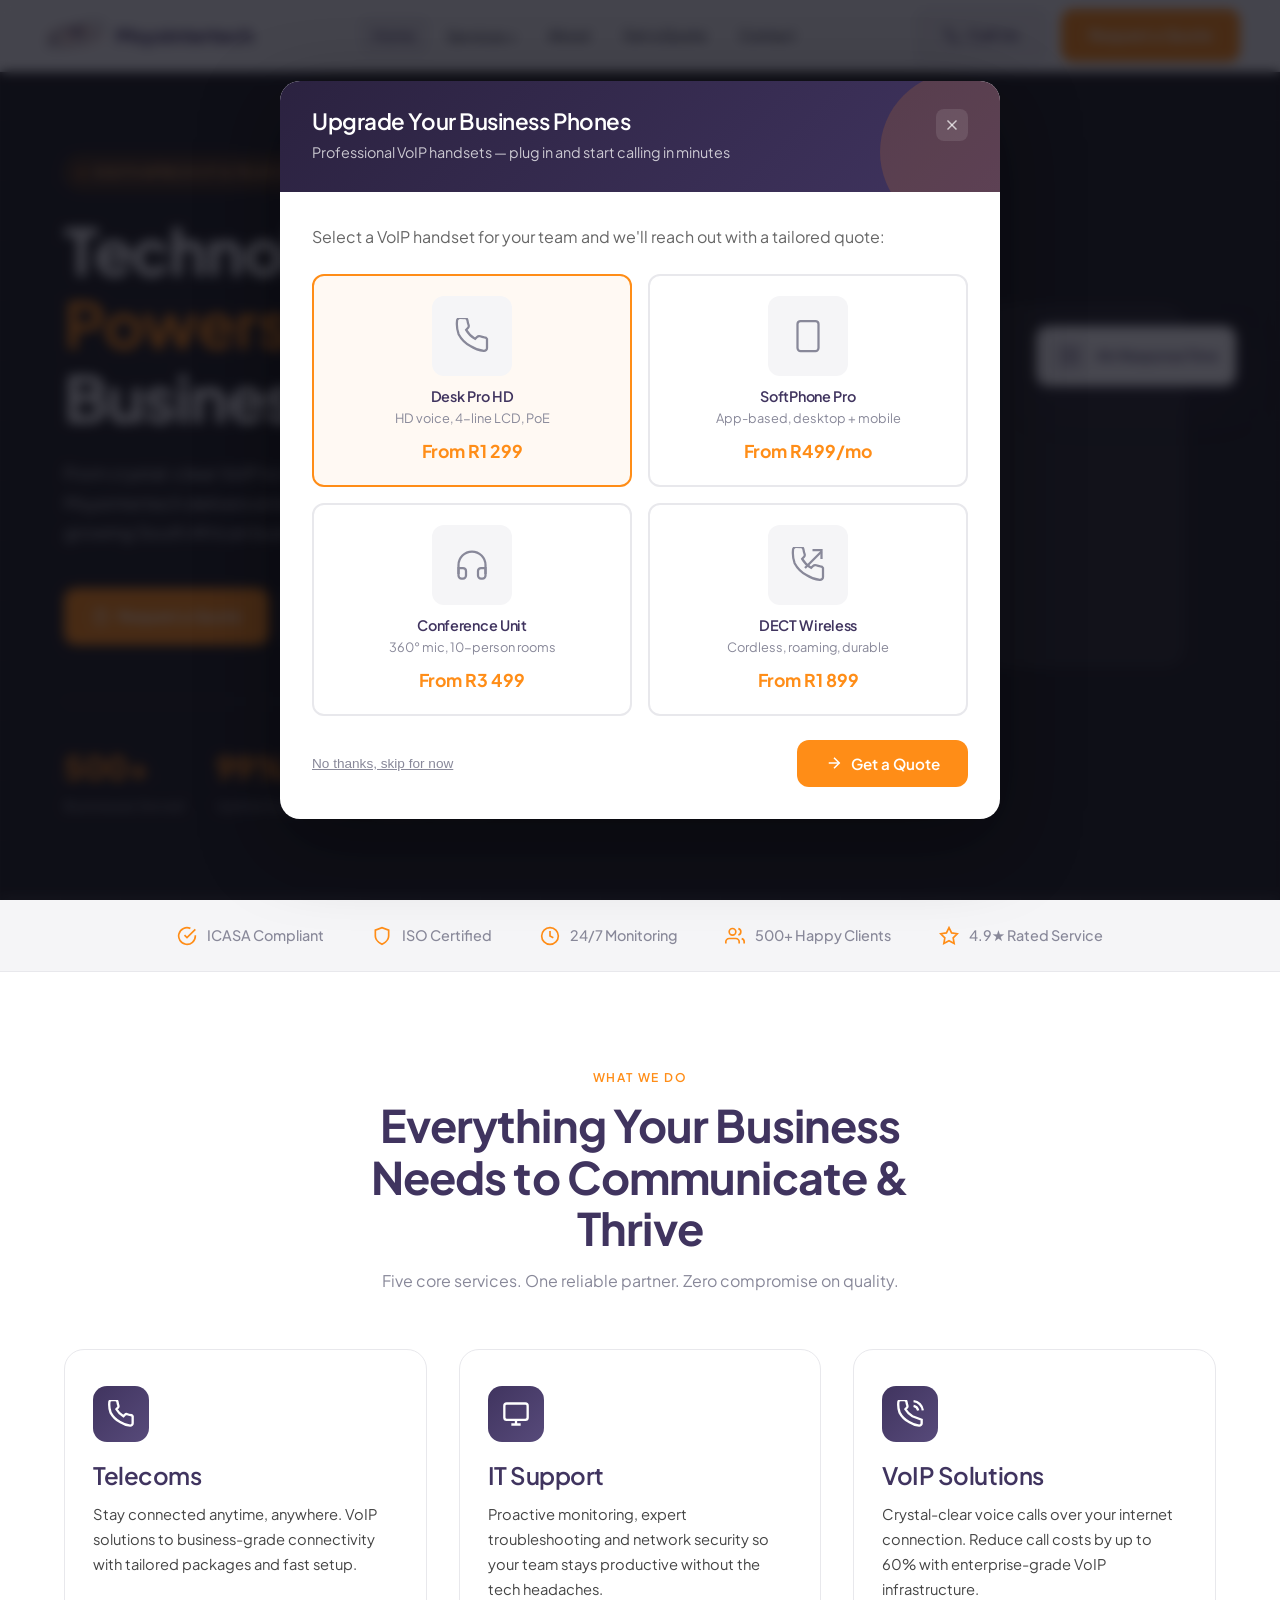
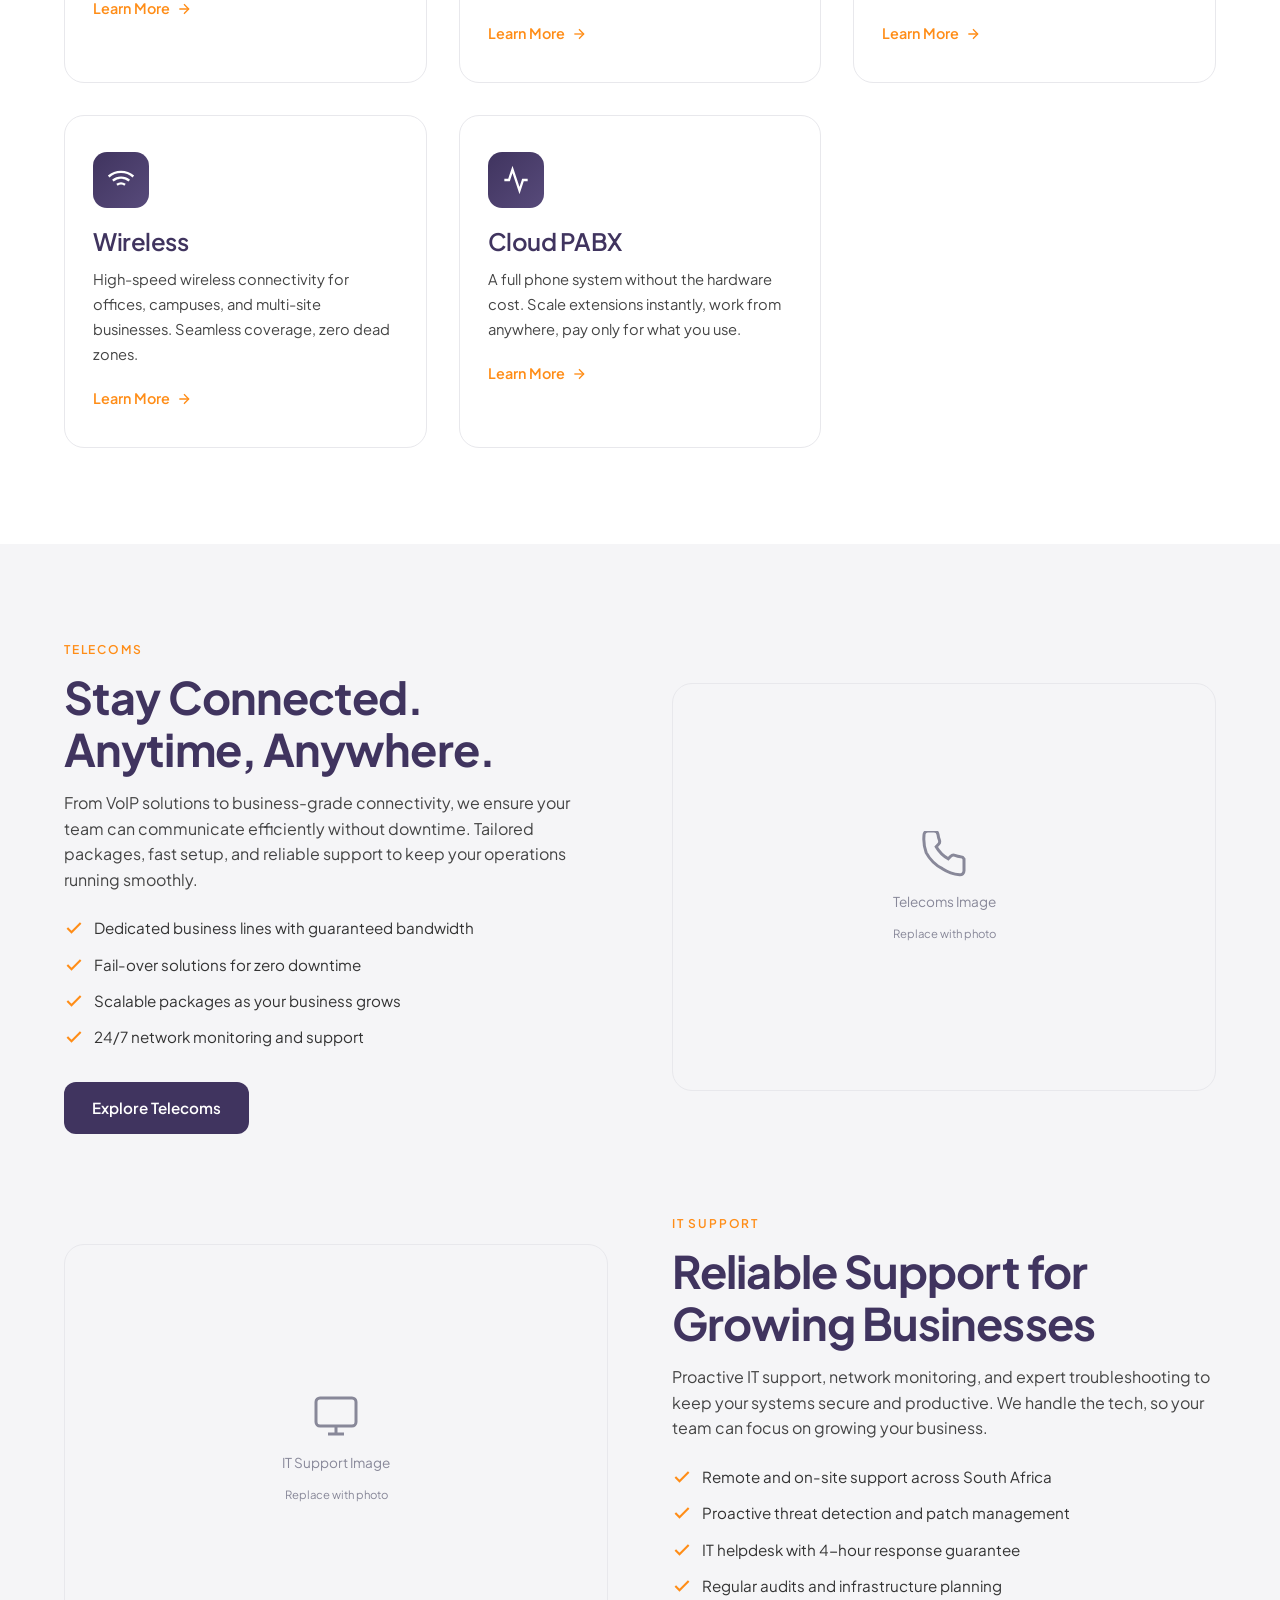
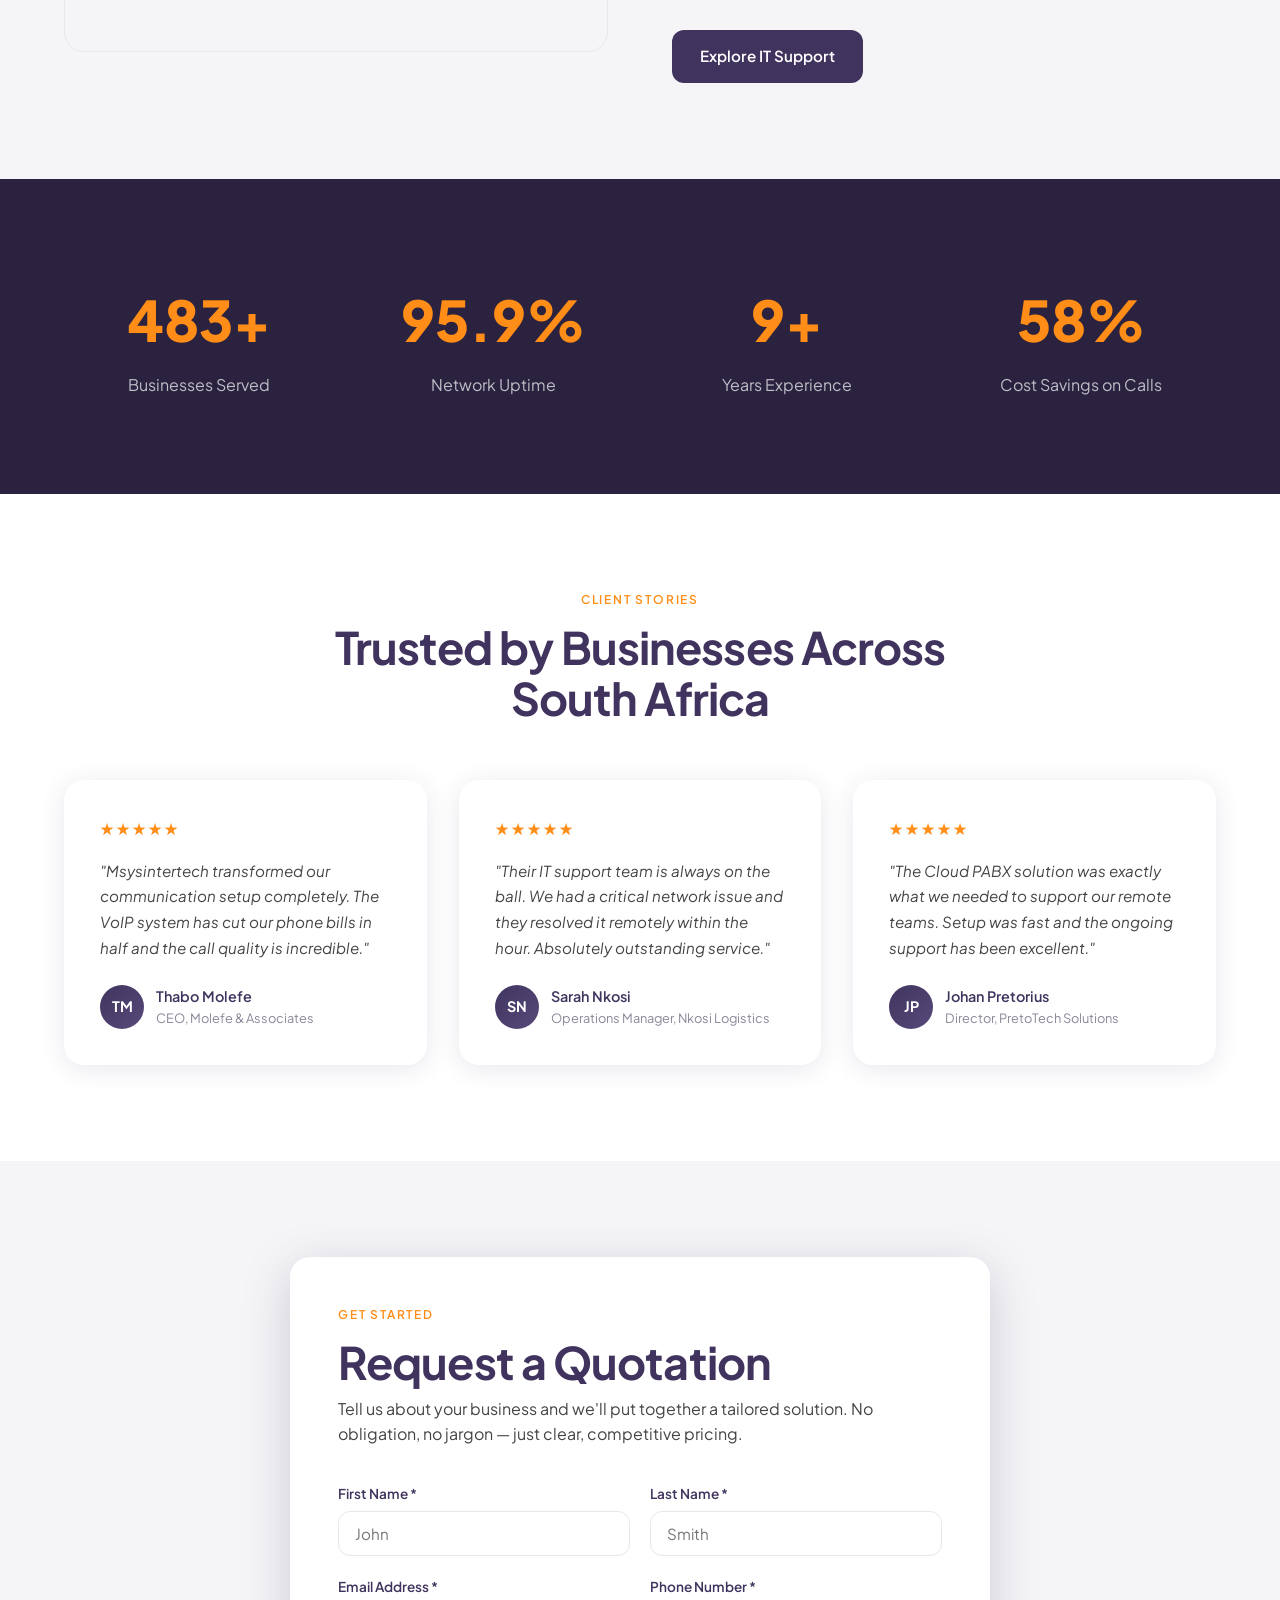
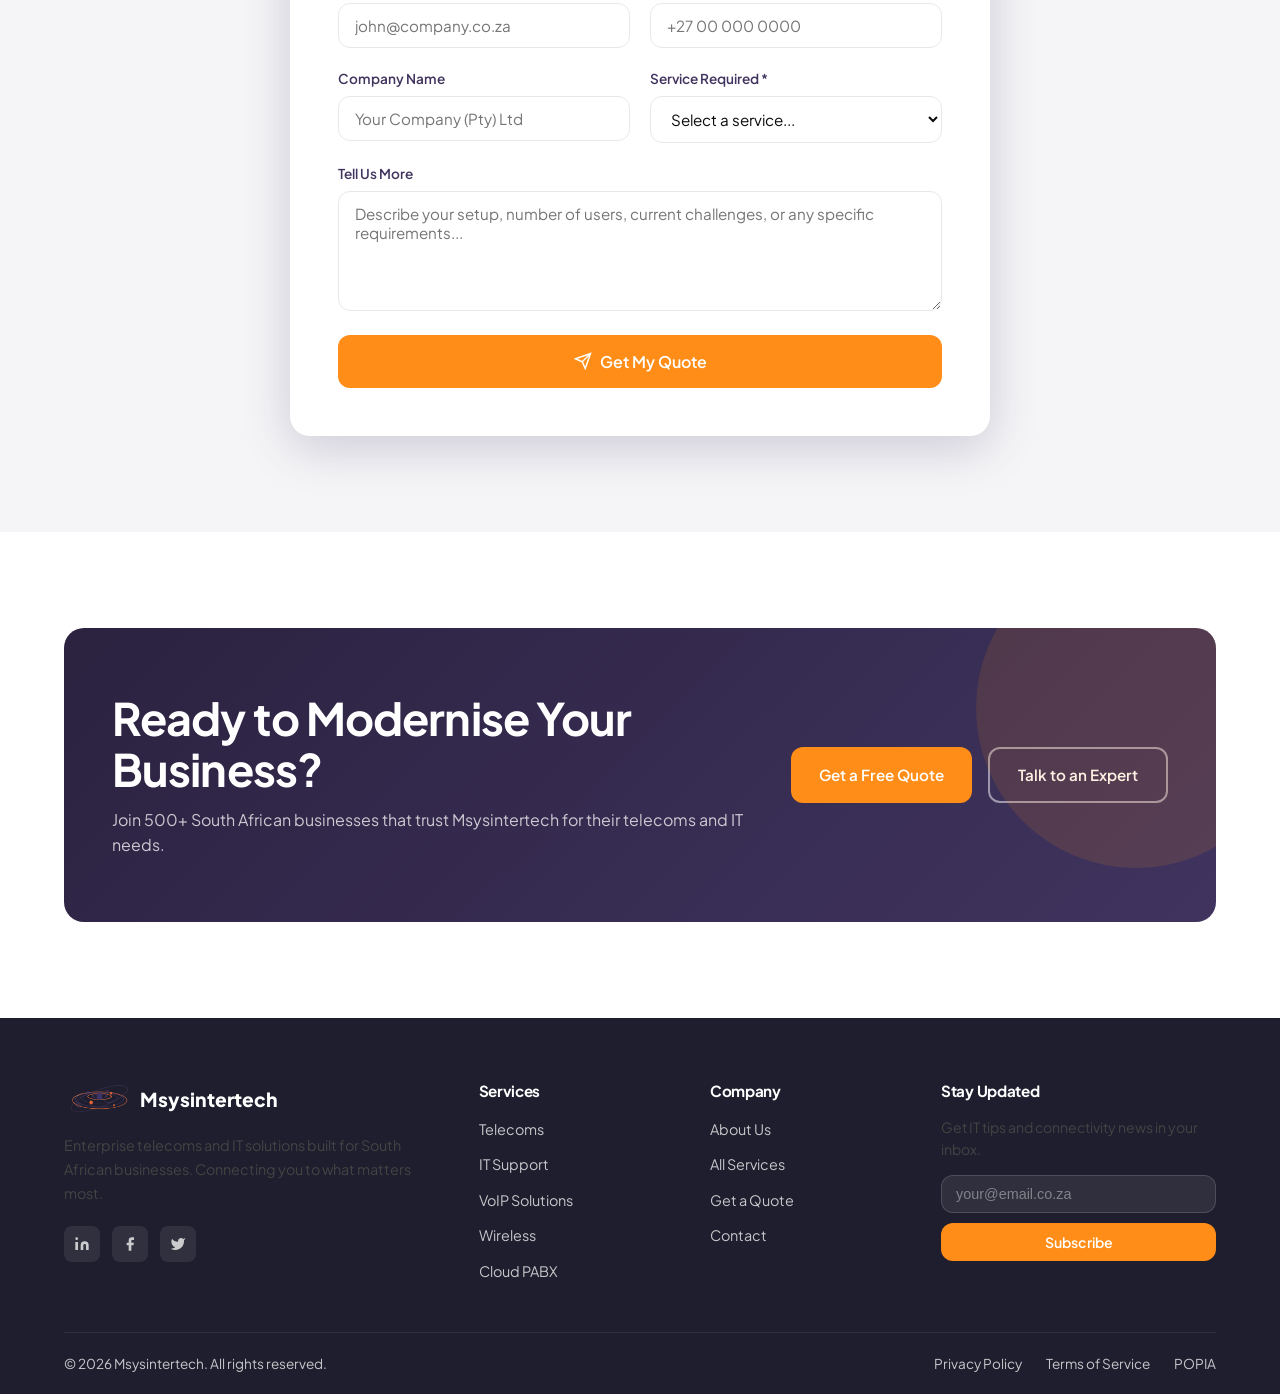
==== commit 61759ffe: "Update index.html" ====
--- a/index.html
+++ b/index.html
@@ -158,11 +158,9 @@
       </div>
     </div>
     <div class="hero__visual">
-      <div class="hero__image-wrap">
         <div class="hero__image-wrap">
   <img src="images/hero-photo.png" alt="Msysintertech" style="width:70%; height:auto; object-fit:contain;" />
 </div>
-      </div>
       <div class="hero__floating-card hero__floating-card--1">
         <div class="card-icon">
           <svg viewBox="0 0 24 24" fill="none" stroke="currentColor" stroke-width="2" style="width:16px;height:16px;"><path d="M22 11.08V12a10 10 0 11-5.93-9.14"/><polyline points="22 4 12 14.01 9 11.01"/></svg>
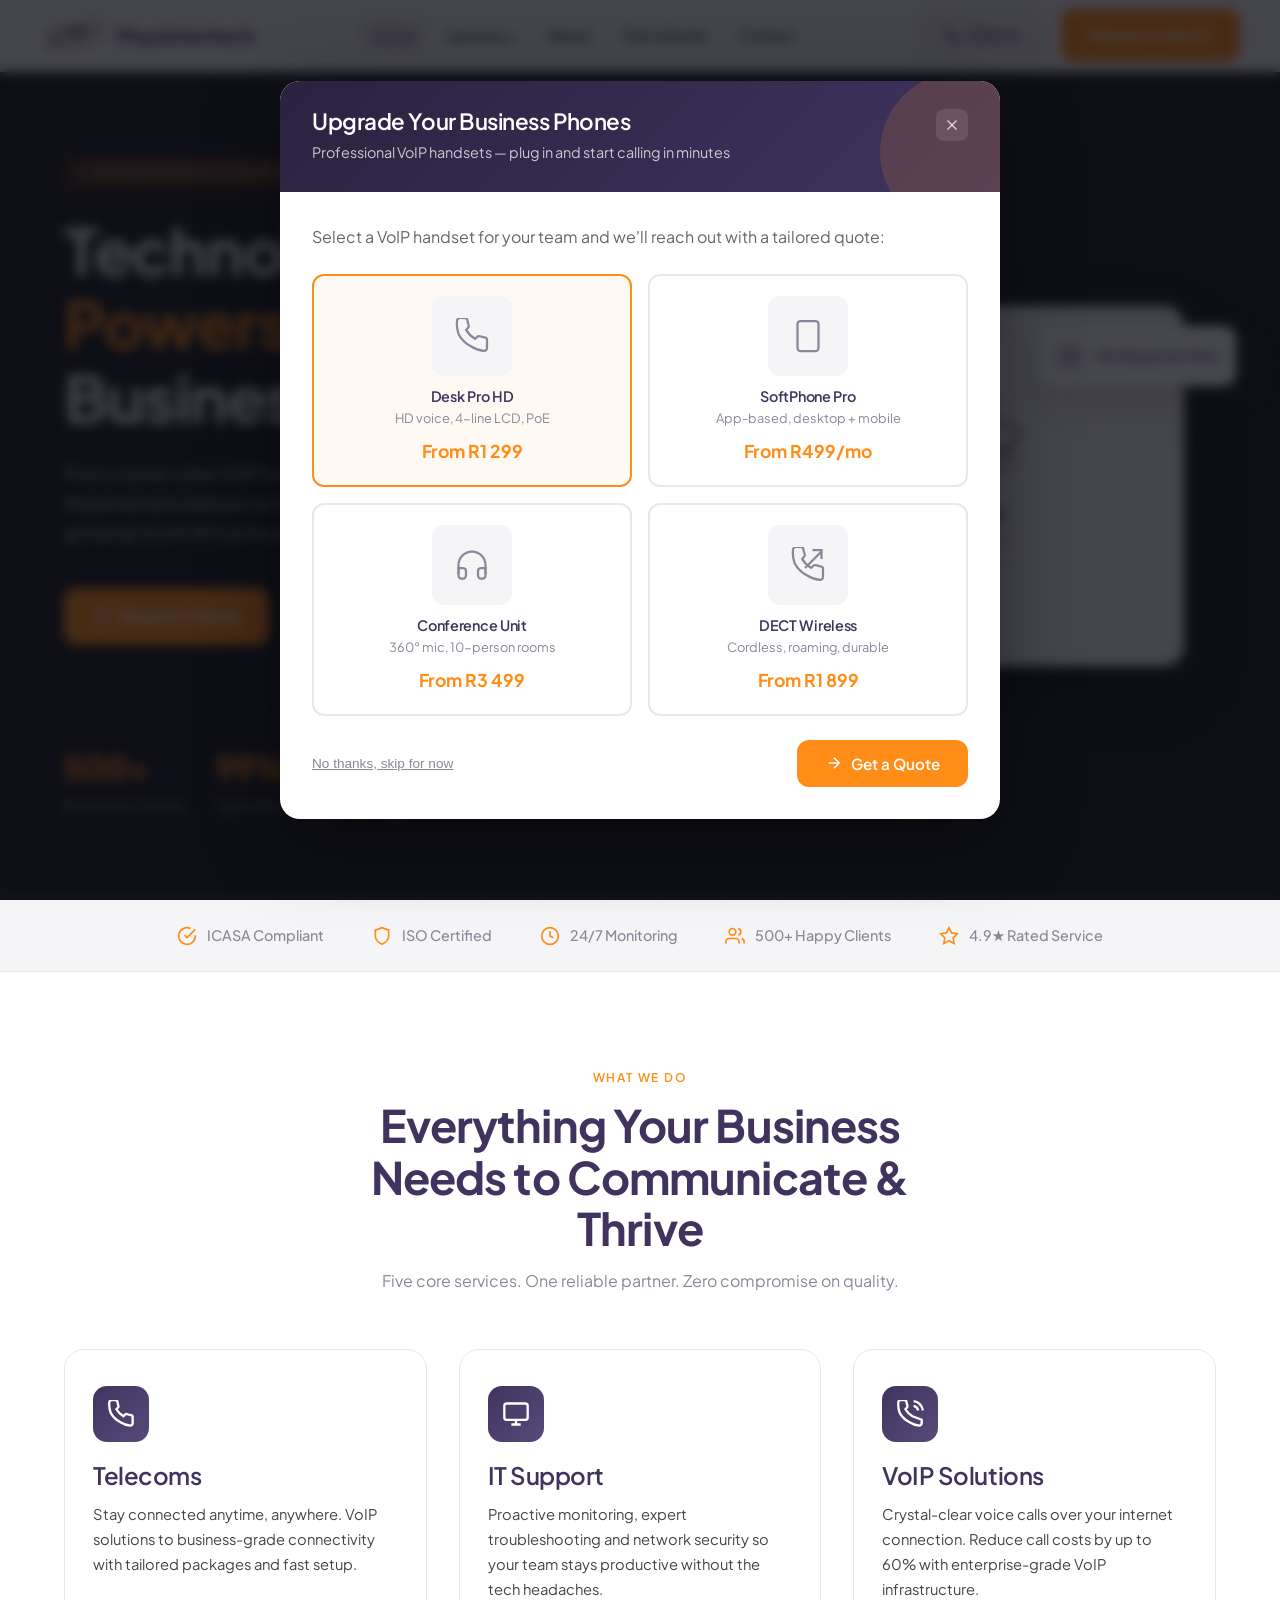
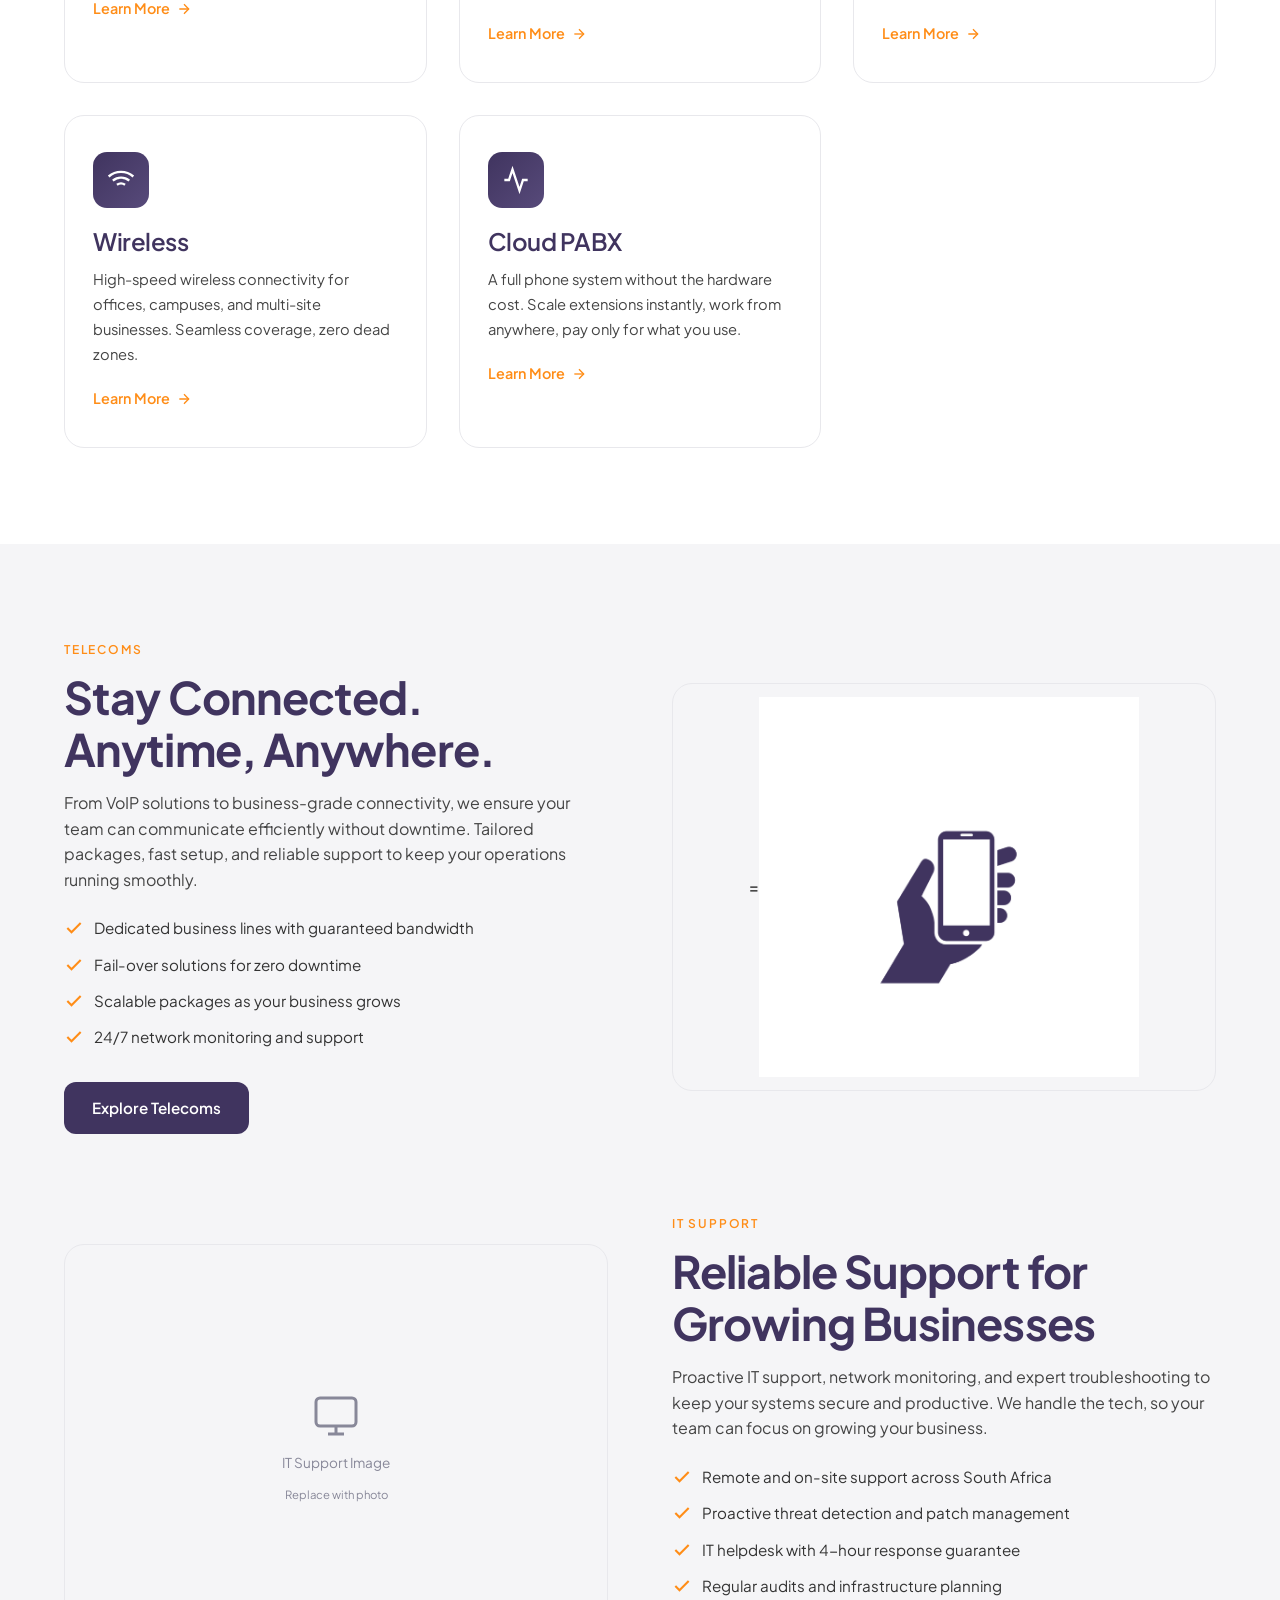
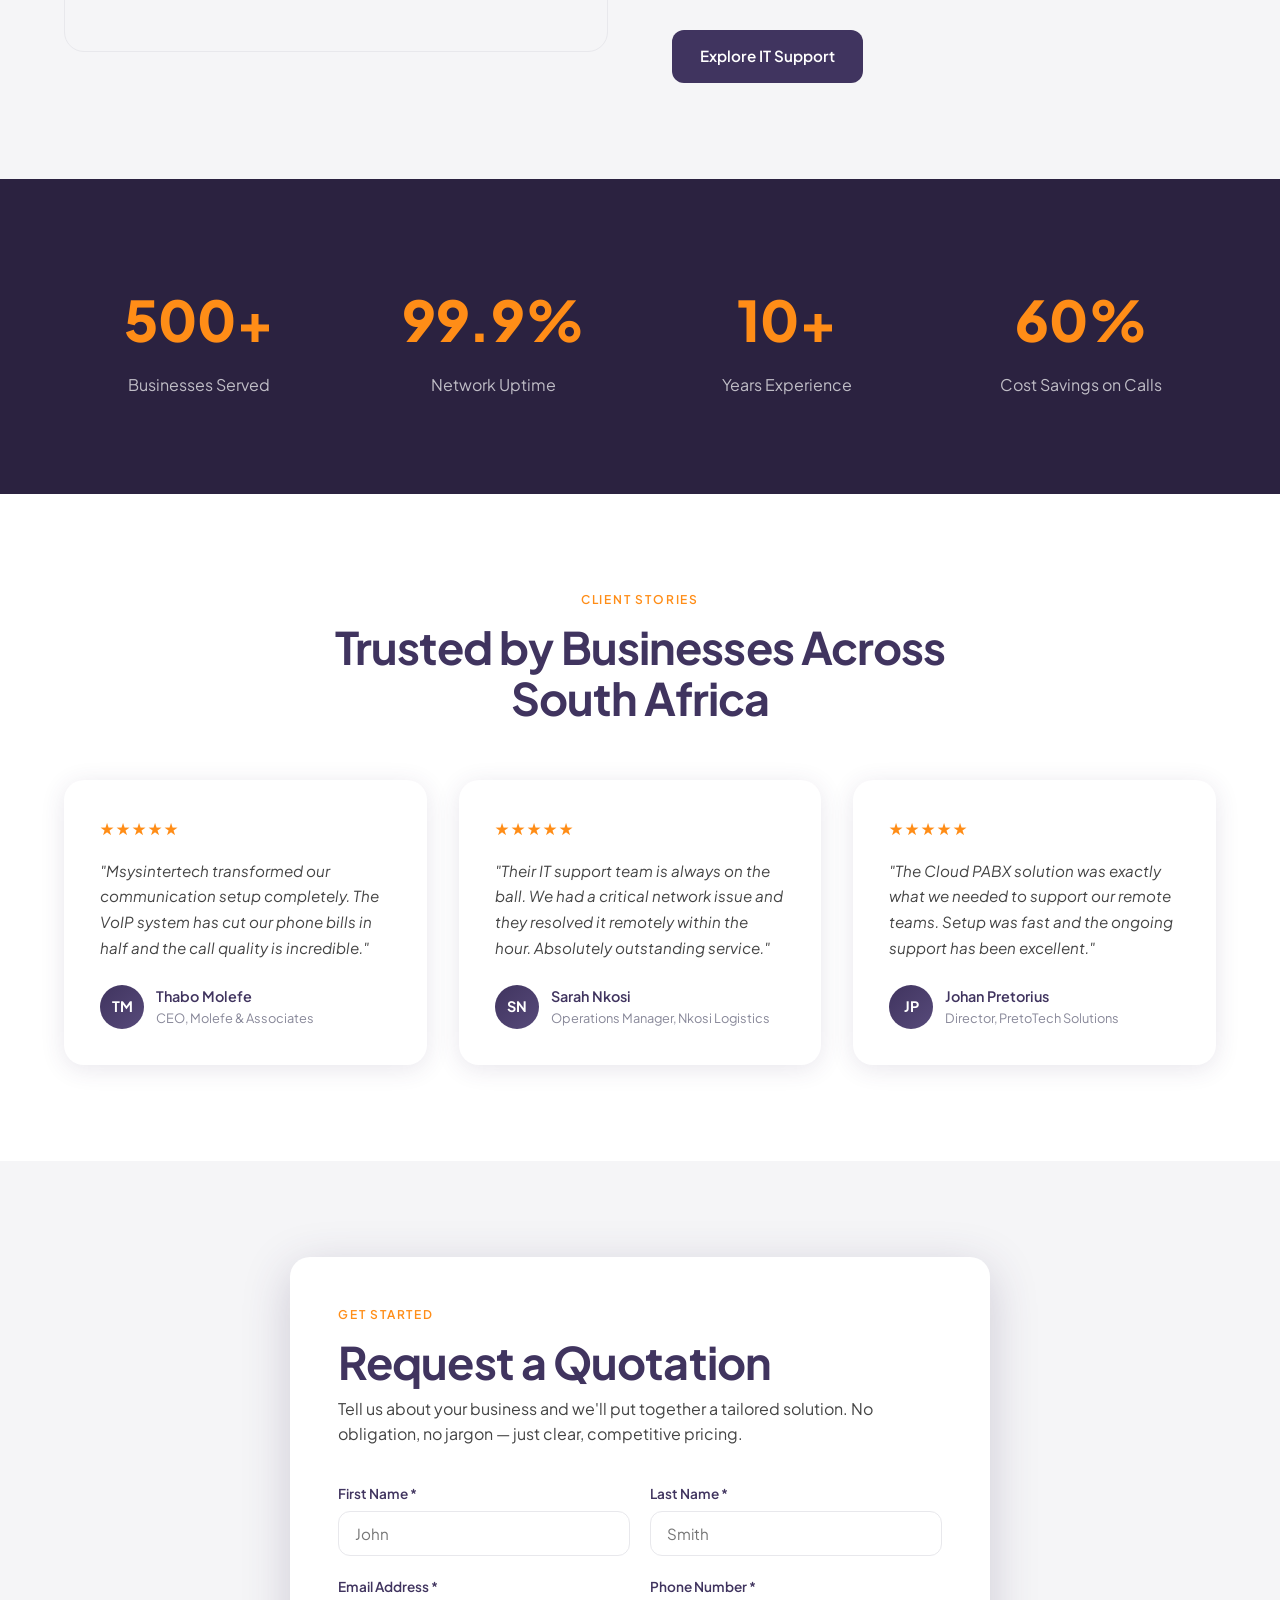
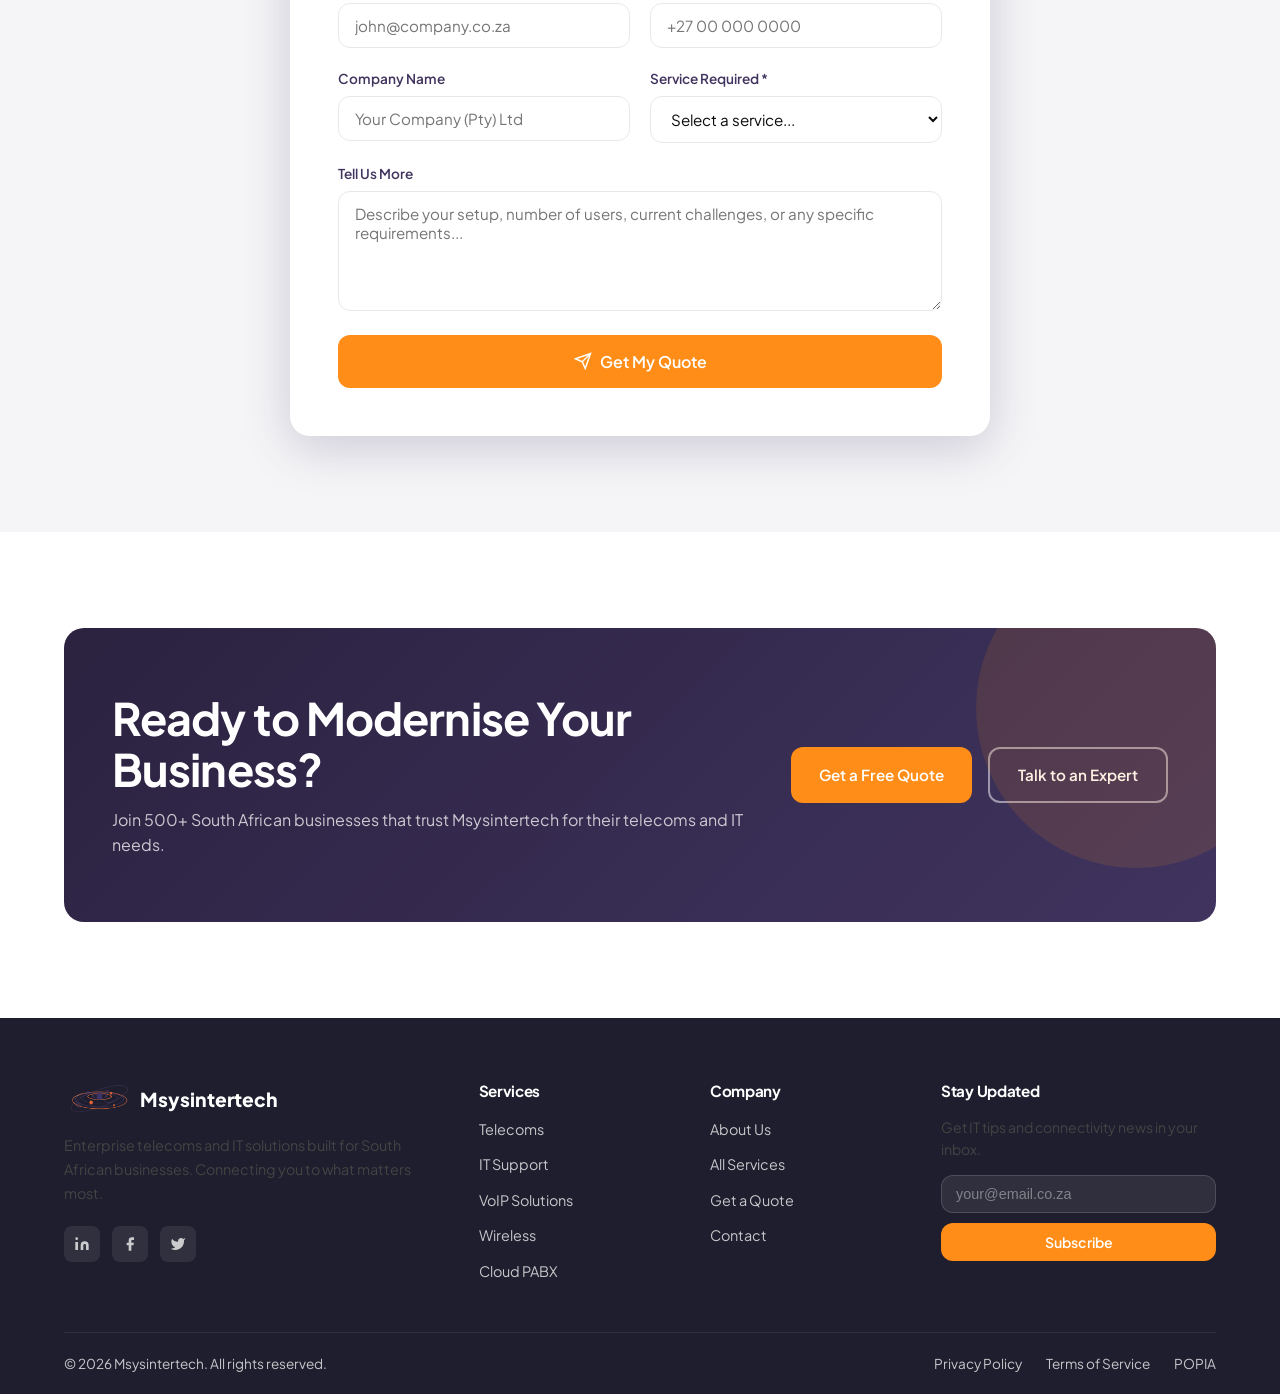
==== commit 63d91968: "Update index.html" ====
--- a/index.html
+++ b/index.html
@@ -300,10 +300,7 @@
         <a href="telecoms.html" class="btn btn--violet">Explore Telecoms</a>
       </div>
       <div class="feature-visual">
-        <div class="feature-visual__placeholder">
-          <svg viewBox="0 0 24 24" fill="none" stroke="currentColor" stroke-width="1.5"><path d="M22 16.92v3a2 2 0 01-2.18 2 19.79 19.79 0 01-8.63-3.07A19.5 19.5 0 013.07 10.8 19.79 19.79 0 012 2.18 2 2 0 014 0h3a2 2 0 012 1.72 12.84 12.84 0 00.7 2.81 2 2 0 01-.45 2.11L8.09 7.91a16 16 0 006 6l1.27-1.27a2 2 0 012.11-.45 12.84 12.84 0 002.81.7A2 2 0 0122 14v2.92z"/></svg>
-          Telecoms Image<br/><small>Replace with photo</small>
-        </div>
+       =<img src="images/telecoms.png" alt="Telecoms" style="width:70%;height:auto;object-fit:contain;" />
       </div>
     </div>
 
--- a/css/style.css
+++ b/css/style.css
@@ -321,10 +321,10 @@
   width: 100%;
   max-width: 480px;
   aspect-ratio: 4/3;
-  background: rgba(255,255,255,0.06);
-  border: 1px solid rgba(255,255,255,0.12);
+  background: rgba(255,255,255,0.96);
+  border: 1px solid rgba(255,255,255,0.3);
   border-radius: var(--radius-lg);
-  backdrop-filter: blur(12px);
+  box-shadow: 0 24px 64px rgba(0,0,0,0.25);
   display: flex;
   align-items: center;
   justify-content: center;
@@ -1013,17 +1013,32 @@
   .grid-4 { grid-template-columns: 1fr; }
   .hero__inner { gap: 40px; }
   .hero__visual { display: none; }
-  .hero__stats { gap: 20px; flex-wrap: wrap; }
+  .hero__content { text-align: center; }
+  .hero__badge { margin-left: auto; margin-right: auto; }
+  .hero__actions { justify-content: center; }
+  .hero__stats { gap: 20px; flex-wrap: wrap; justify-content: center; text-align: center; }
   .feature-block--reverse .feature-visual { order: 0; }
+  .feature-content { text-align: center; }
+  .feature-content .check-list { text-align: left; display: inline-flex; }
+  .feature-content .btn { margin-left: auto; margin-right: auto; }
+  .feature-visual__placeholder { align-items: center; text-align: center; }
   .cta-banner { flex-direction: column; text-align: center; }
   .cta-banner__actions { width: 100%; justify-content: center; }
-  .quote-form { padding: 28px 20px; }
+  .quote-form { padding: 28px 20px; text-align: center; }
+  .quote-form form { text-align: left; }
   .form-grid { grid-template-columns: 1fr; }
   .popup-products { grid-template-columns: 1fr; }
   .navbar__nav, .navbar__cta { display: none; }
   .hamburger { display: flex; }
-  .footer__grid { grid-template-columns: 1fr; }
+  .footer__grid { grid-template-columns: 1fr; text-align: center; }
+  .footer__brand .navbar__logo { justify-content: center; }
+  .footer__social { justify-content: center; }
+  .footer__col ul { align-items: center; }
   .footer__bottom { flex-direction: column; text-align: center; }
   .voip-feature-grid { grid-template-columns: 1fr; }
+  .voip-feature-item { text-align: left; }
   .process-step { grid-template-columns: 60px 1fr; }
-}
+  .service-card { text-align: center; }
+  .service-card__icon { margin-left: auto; margin-right: auto; }
+  .service-card__link { justify-content: center; }
+}
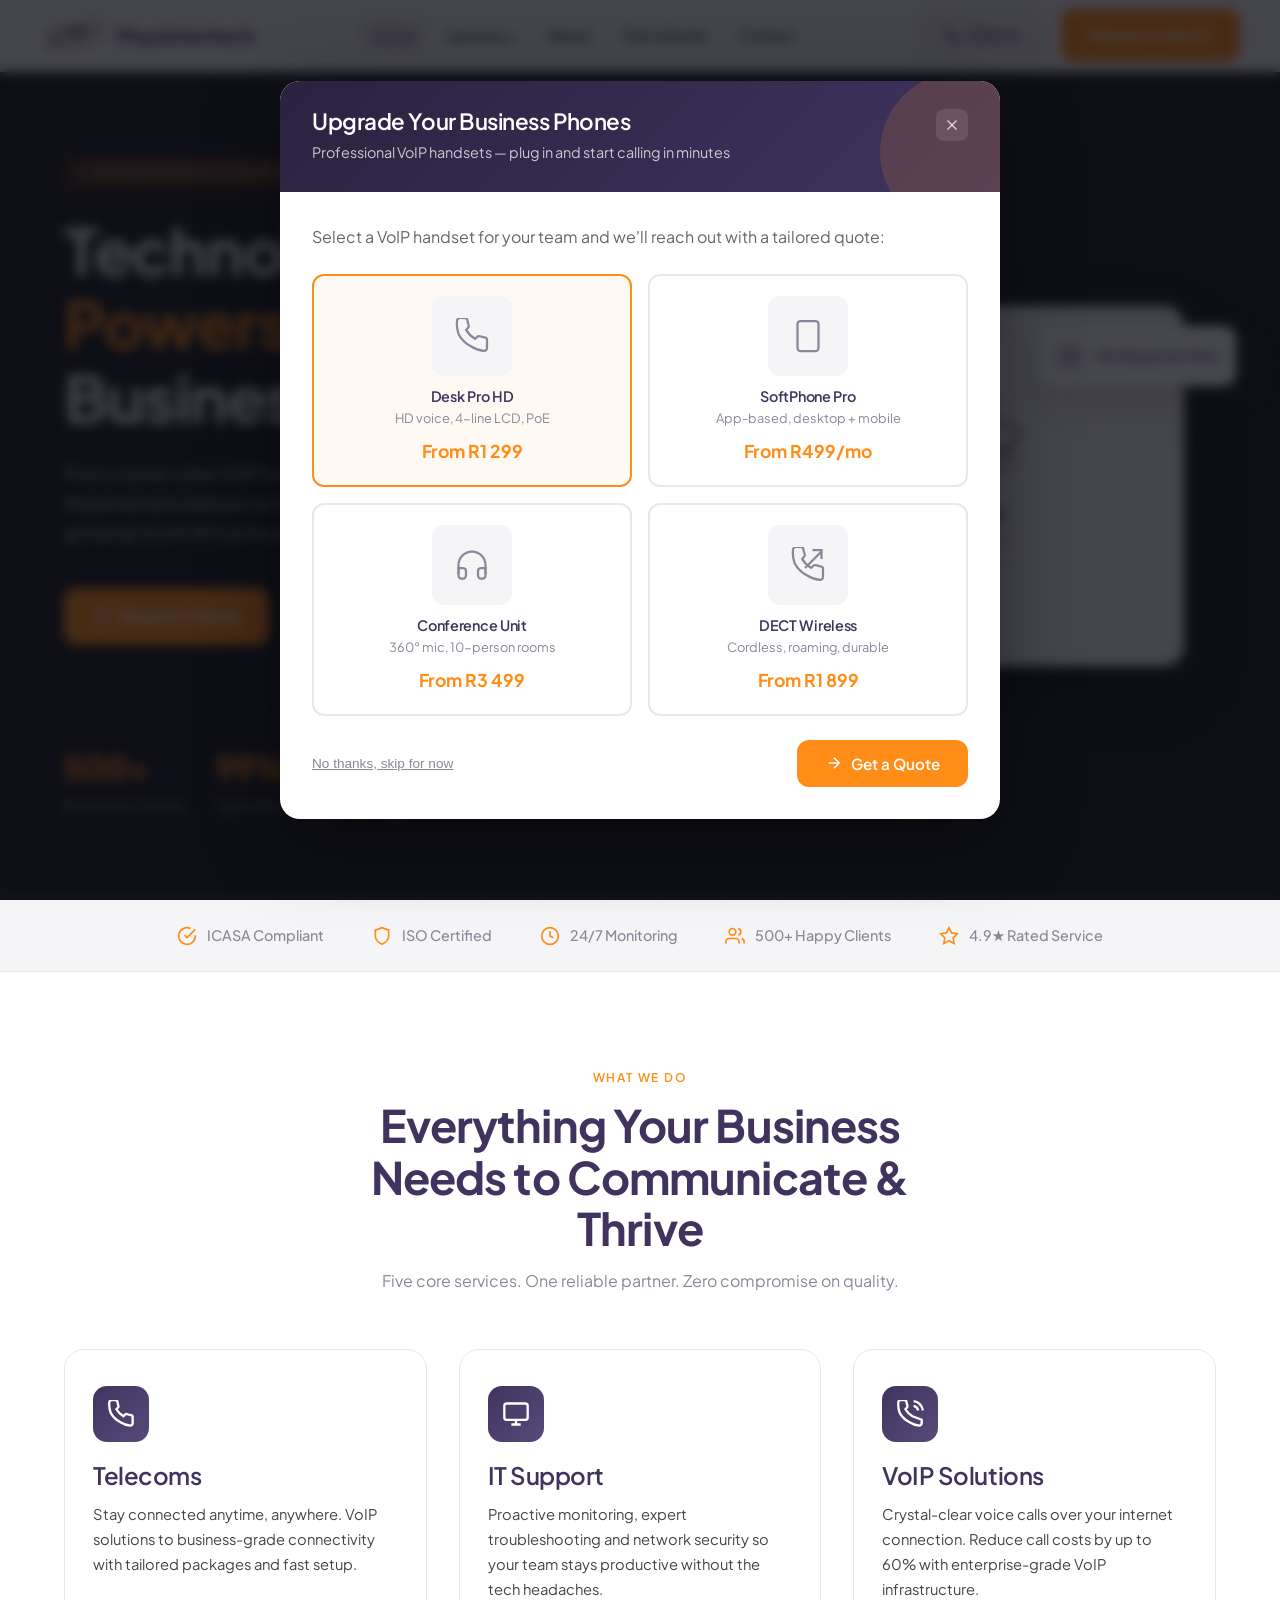
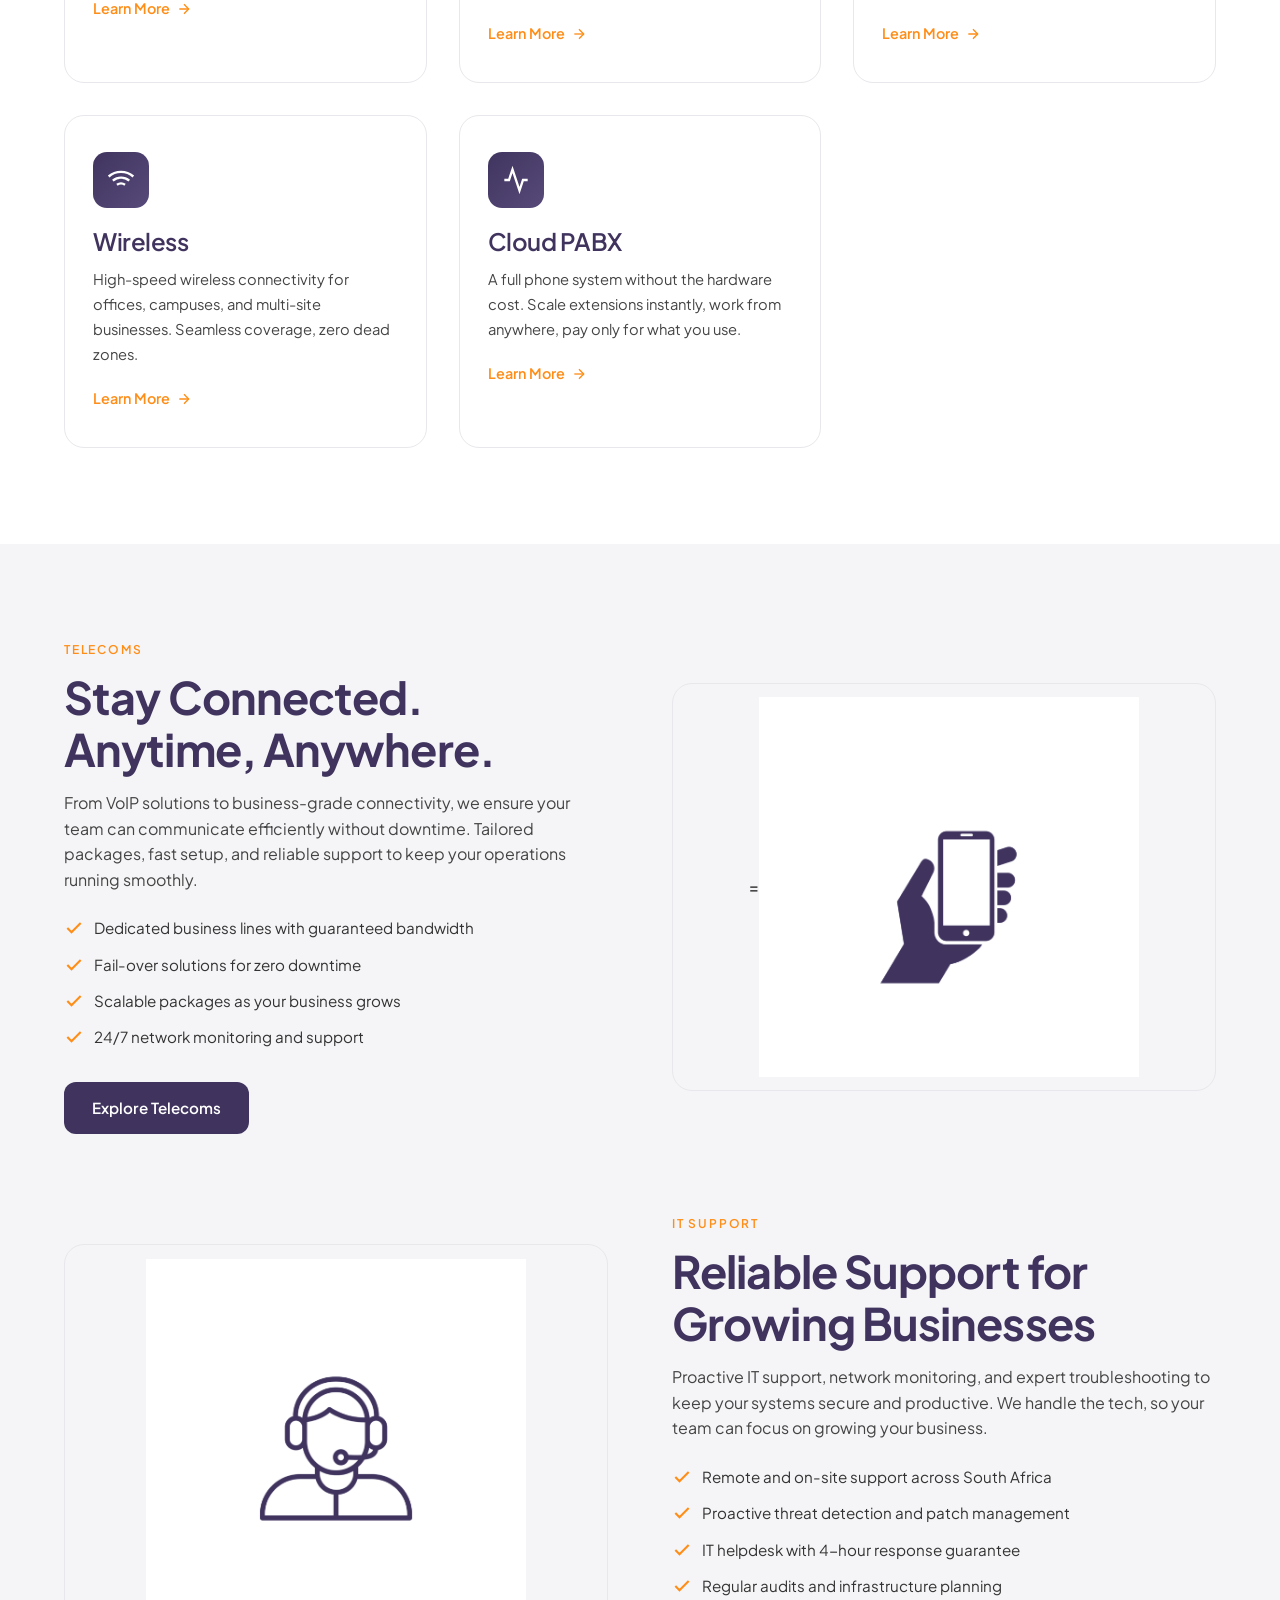
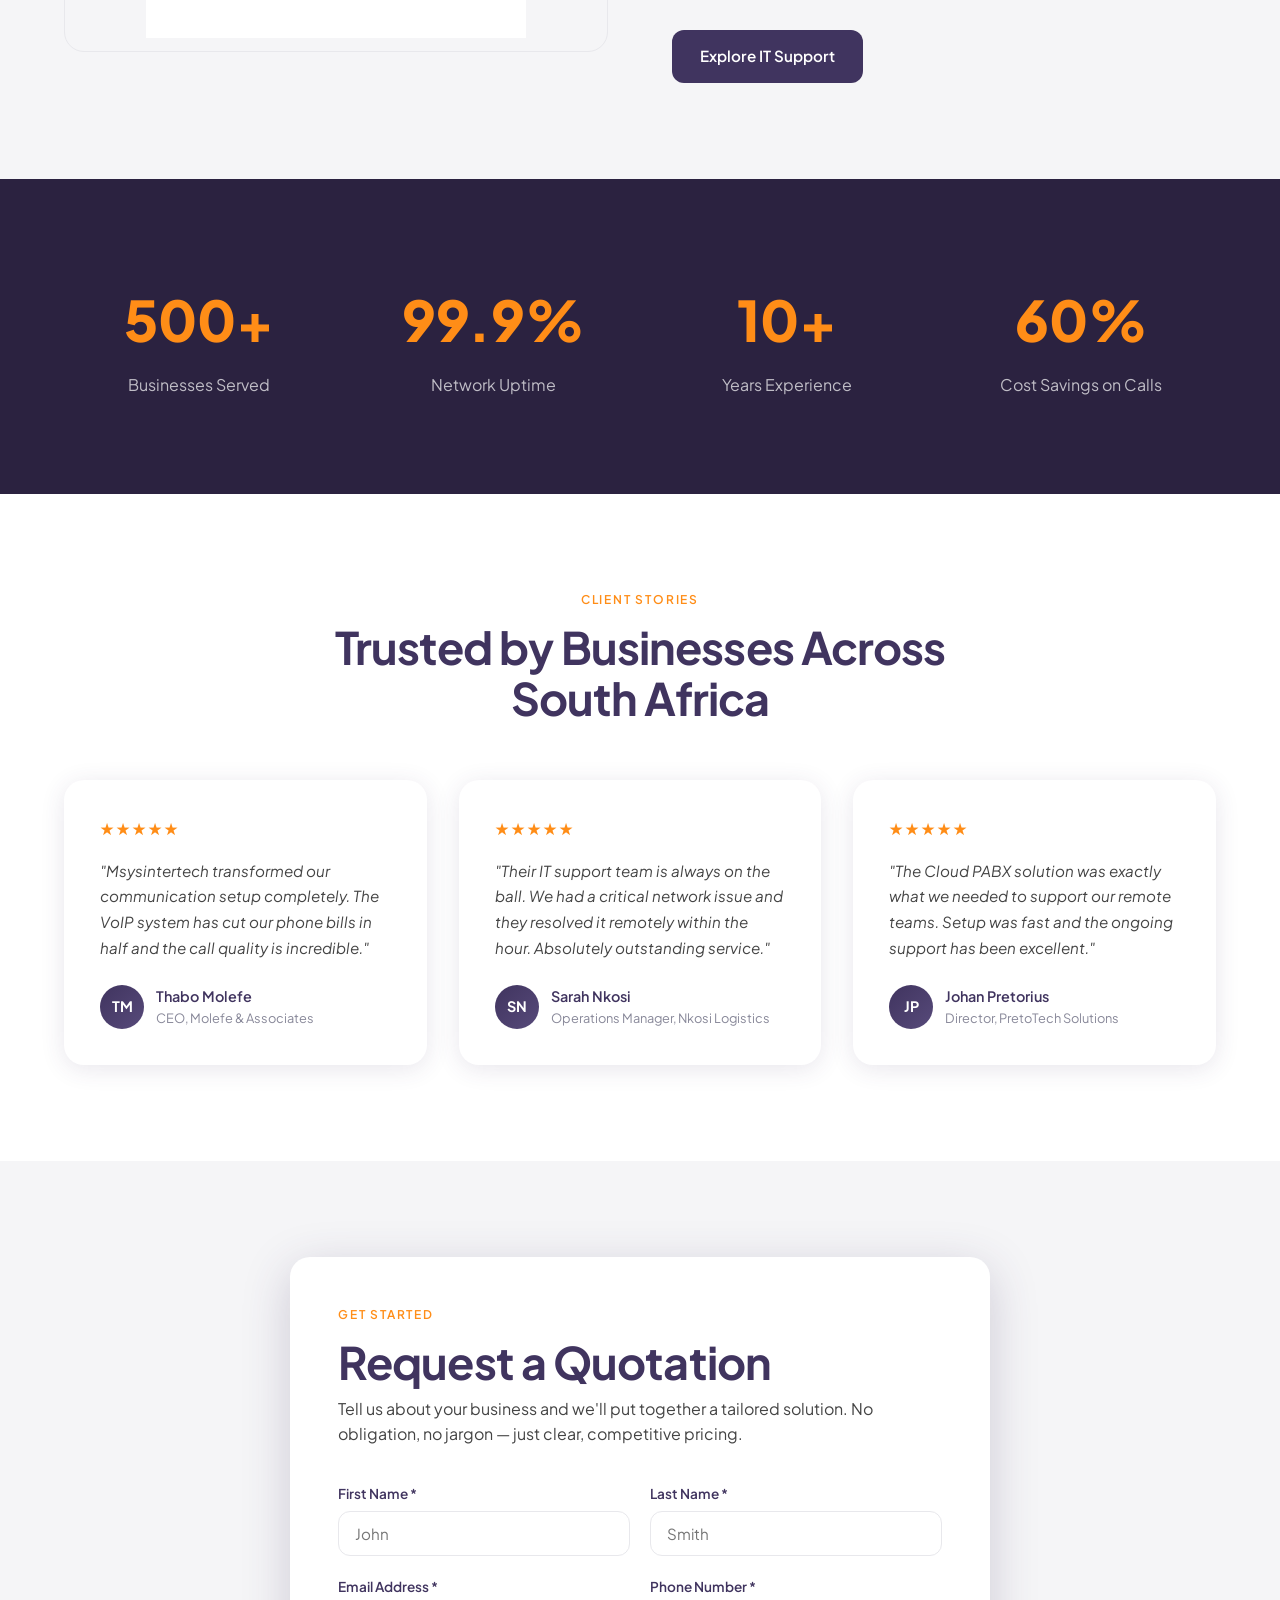
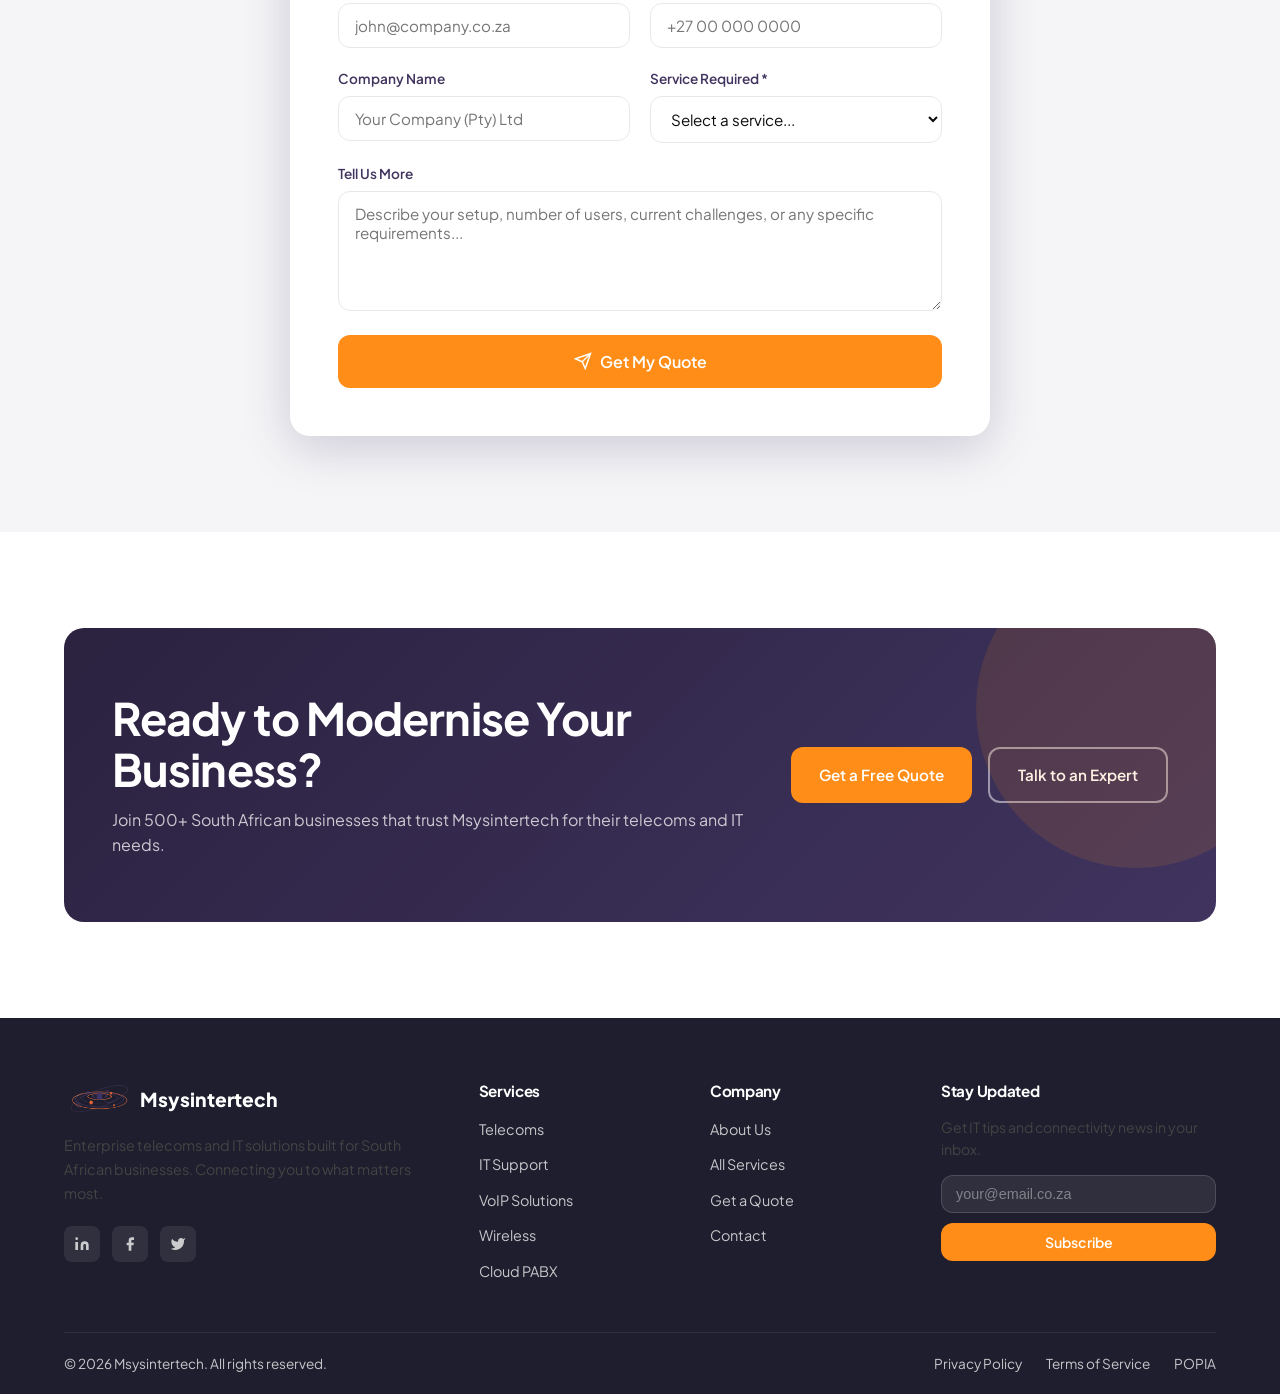
==== commit 8d8c118d: "Update index.html" ====
--- a/index.html
+++ b/index.html
@@ -306,10 +306,7 @@
 
     <div class="feature-block feature-block--reverse fade-up">
       <div class="feature-visual">
-        <div class="feature-visual__placeholder">
-          <svg viewBox="0 0 24 24" fill="none" stroke="currentColor" stroke-width="1.5"><rect x="2" y="3" width="20" height="14" rx="2"/><line x1="8" y1="21" x2="16" y2="21"/><line x1="12" y1="17" x2="12" y2="21"/></svg>
-          IT Support Image<br/><small>Replace with photo</small>
-        </div>
+        <img src="images/it-support.png" alt="IT Support" style="width:70%;height:auto;object-fit:contain;" />
       </div>
       <div class="feature-content">
         <div class="eyebrow">IT Support</div>
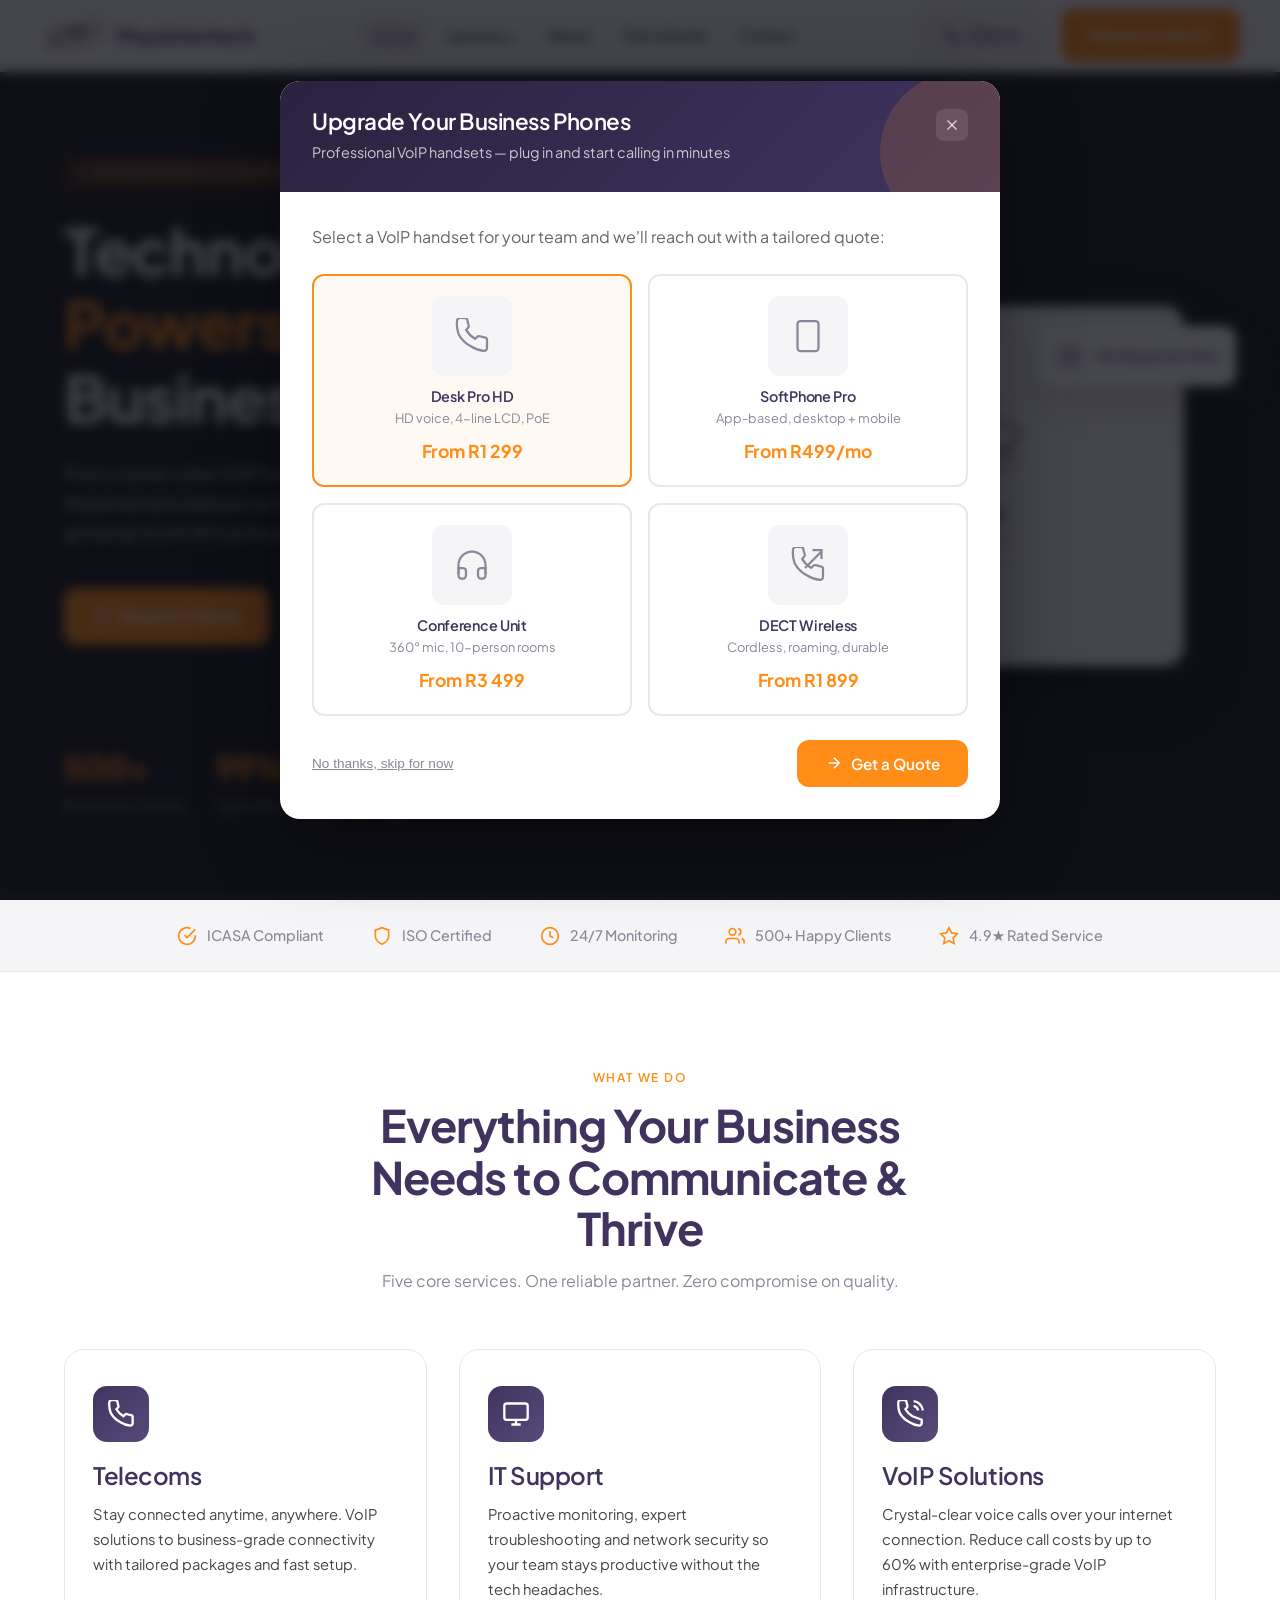
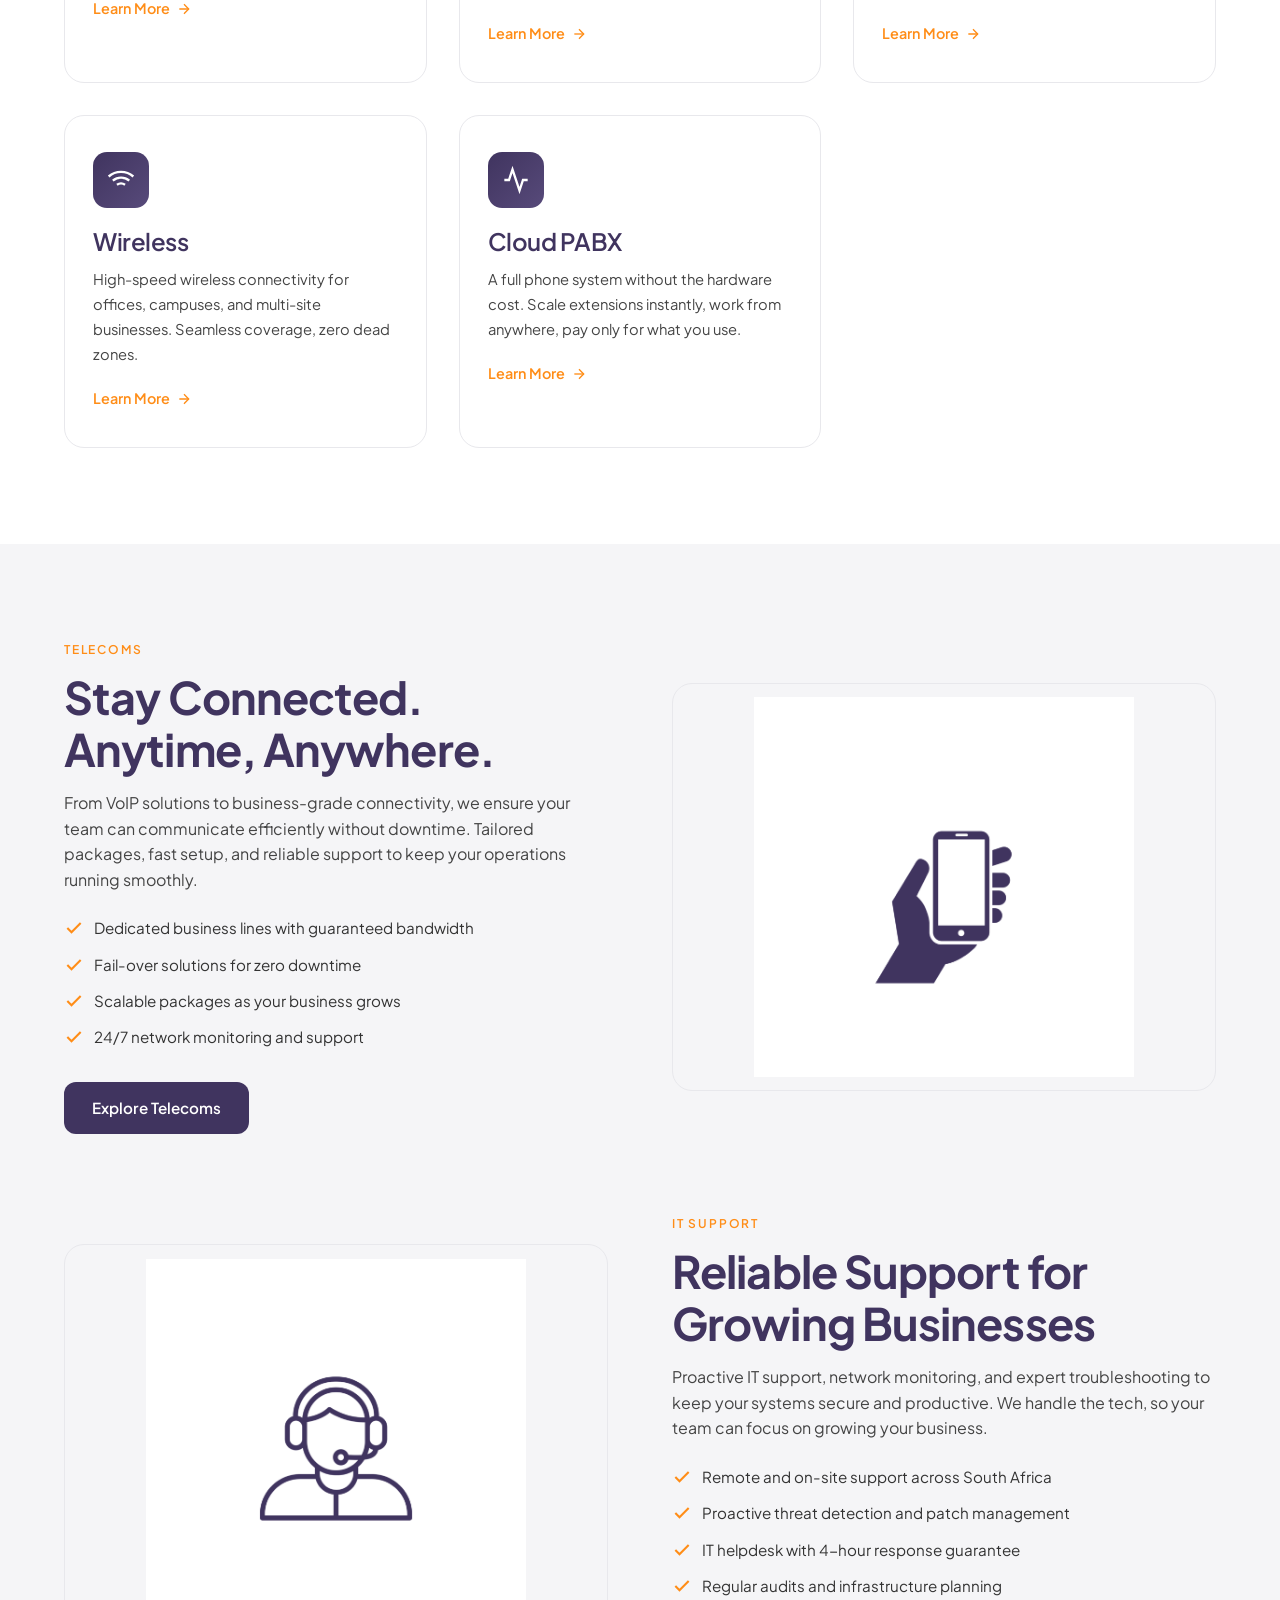
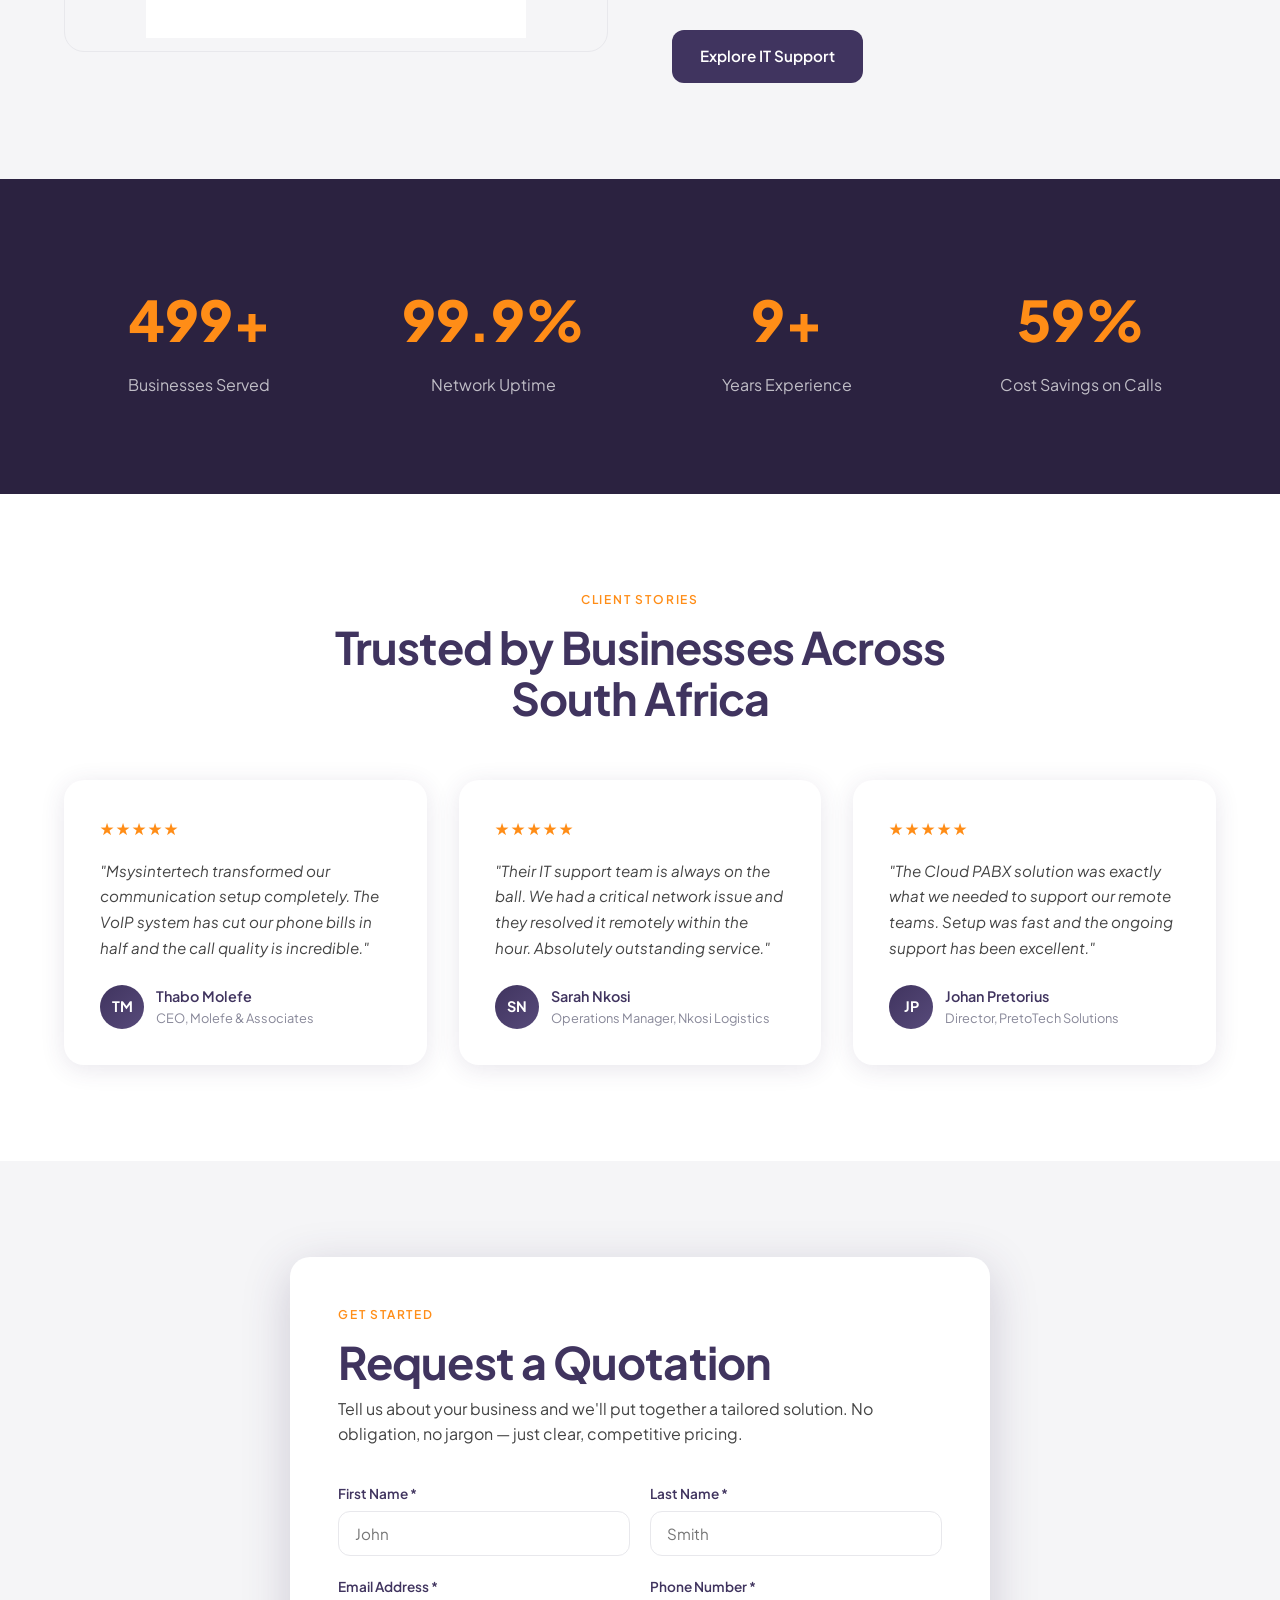
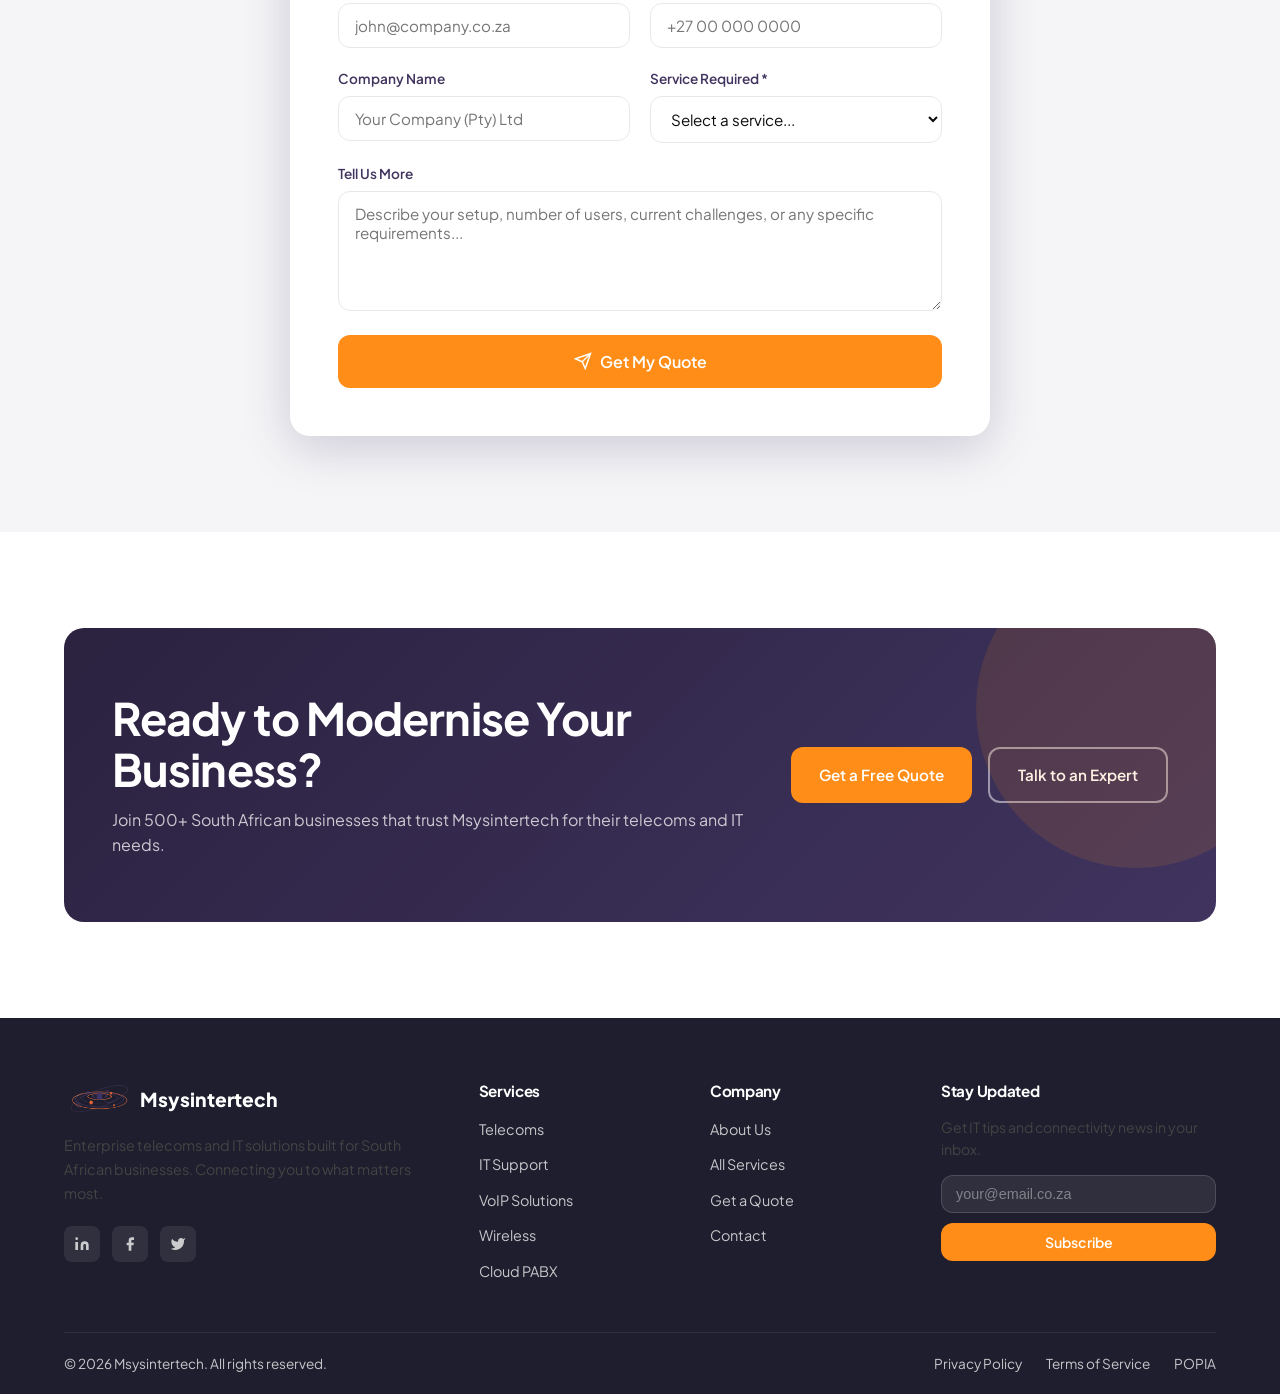
==== commit e01d935d: "Update index.html" ====
--- a/index.html
+++ b/index.html
@@ -300,7 +300,7 @@
         <a href="telecoms.html" class="btn btn--violet">Explore Telecoms</a>
       </div>
       <div class="feature-visual">
-       =<img src="images/telecoms.png" alt="Telecoms" style="width:70%;height:auto;object-fit:contain;" />
+       <img src="images/telecoms.png" alt="Telecoms" style="width:70%;height:auto;object-fit:contain;" />
       </div>
     </div>
 
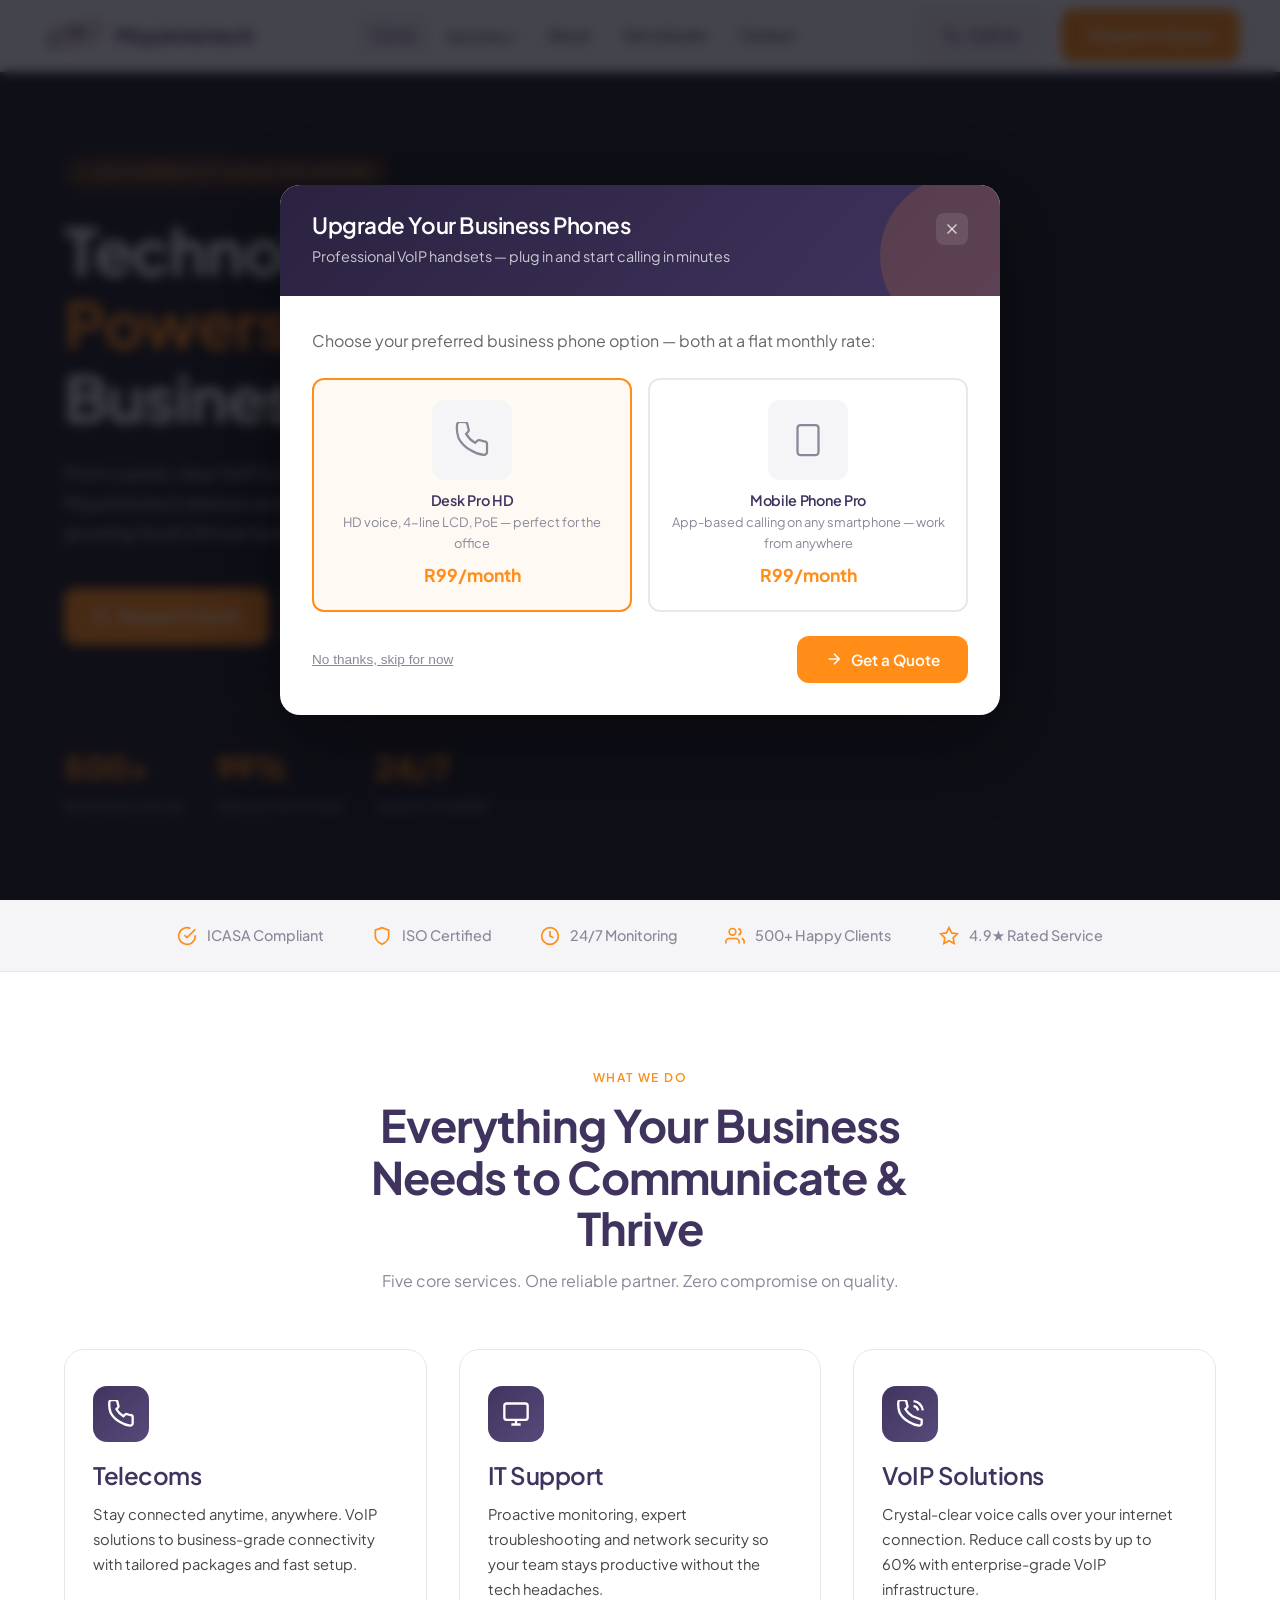
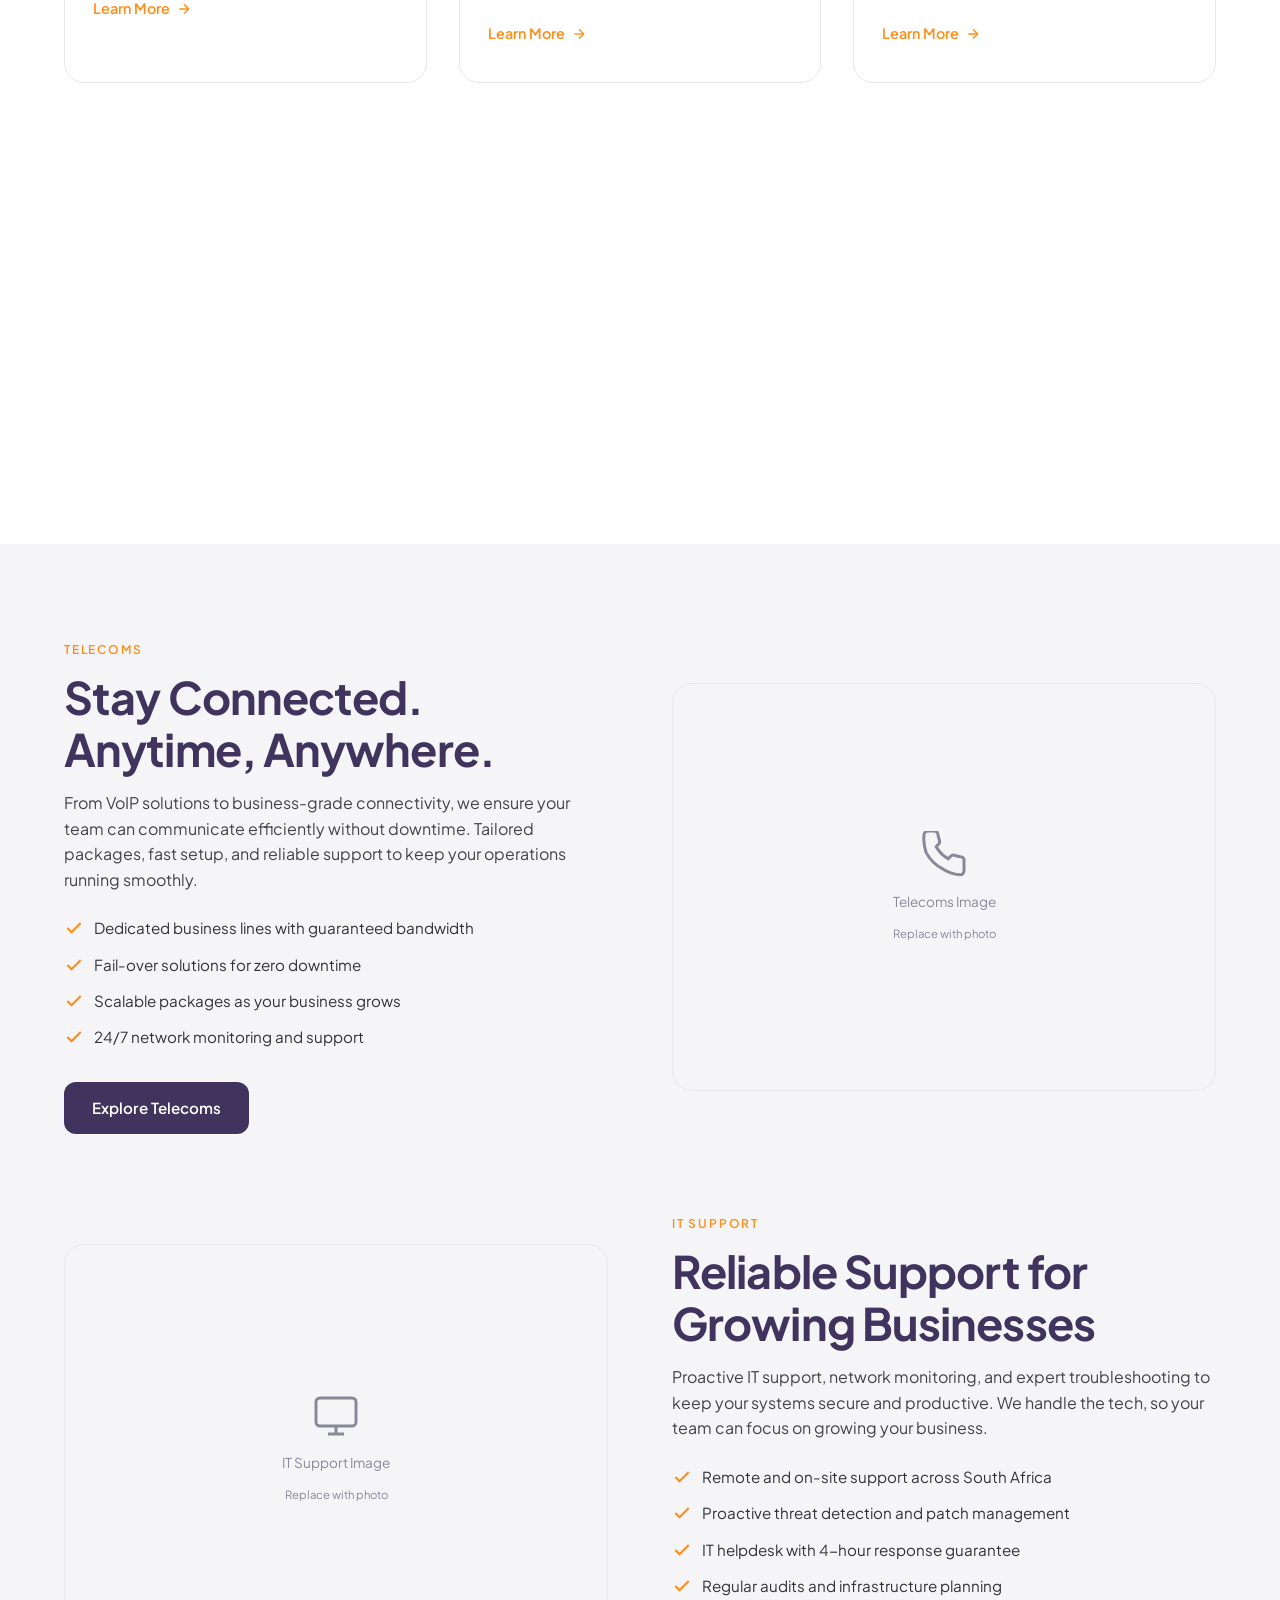
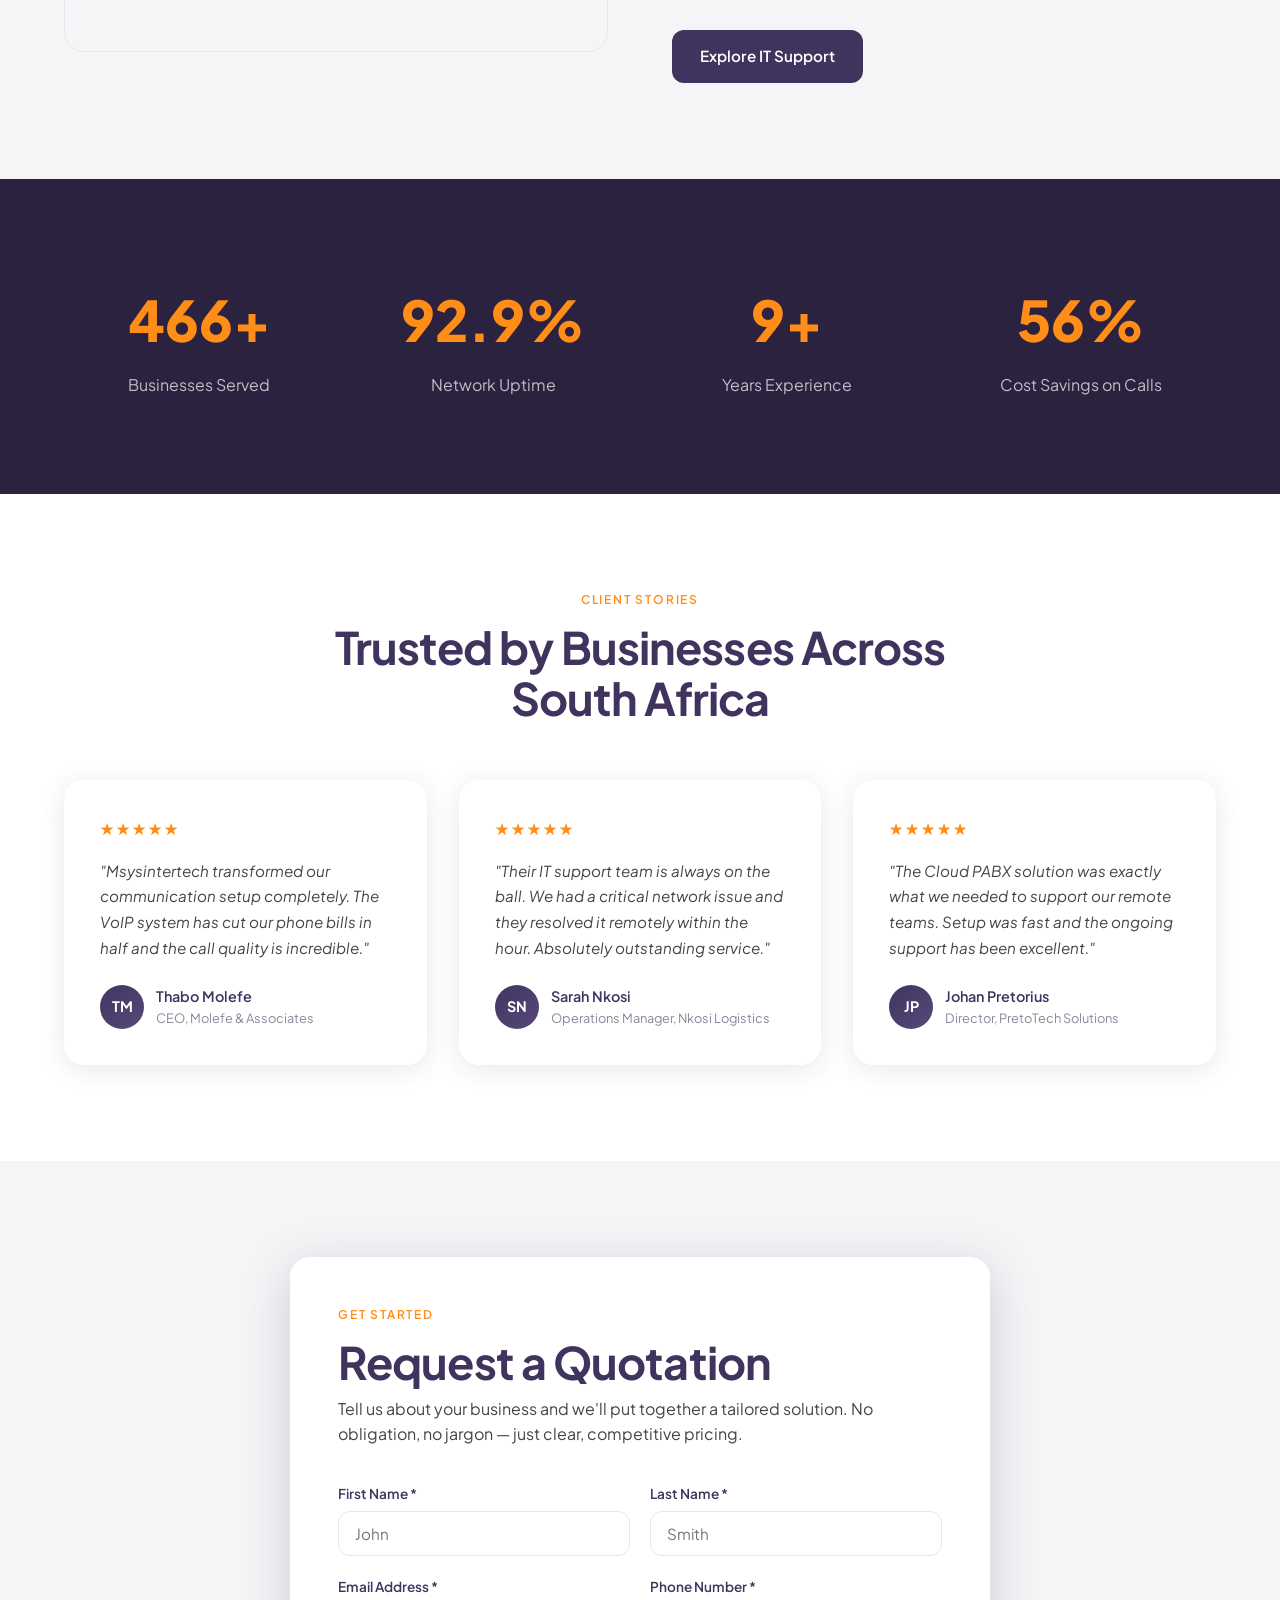
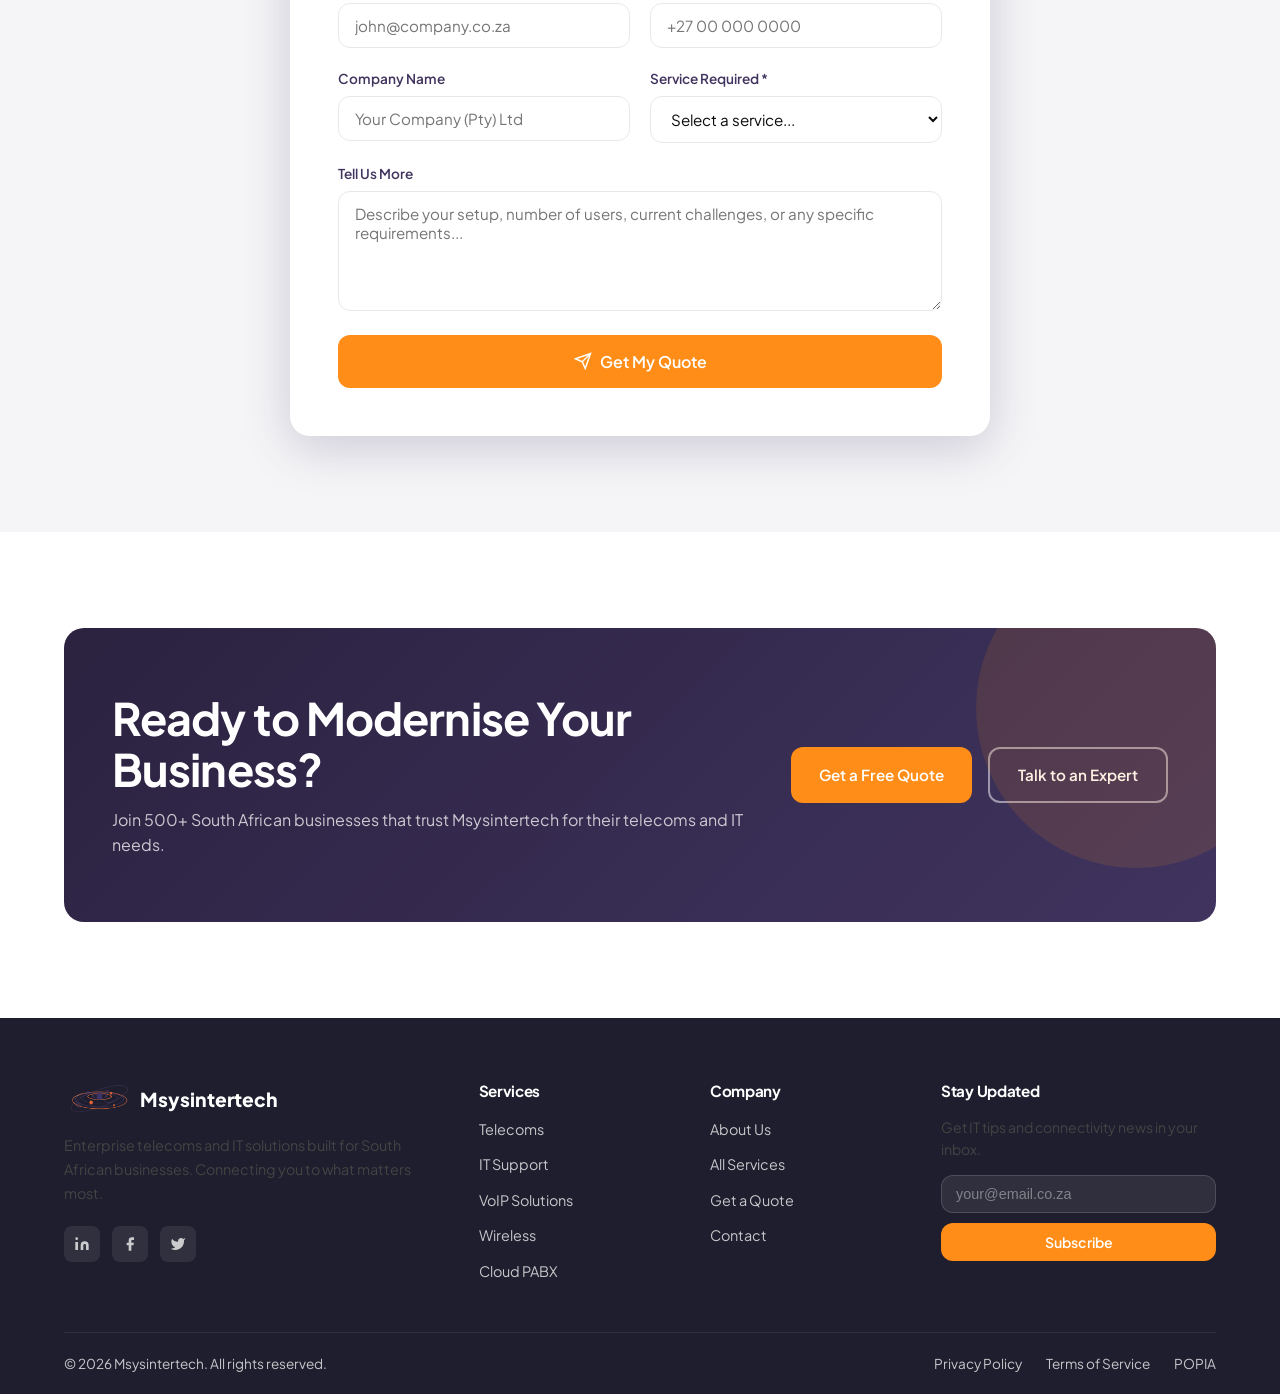
==== commit 7874ec26: "Update index.html" ====
--- a/index.html
+++ b/index.html
@@ -22,39 +22,23 @@
       </button>
     </div>
     <div class="popup-body">
-      <p style="margin-bottom:24px; color:#666;">Select a VoIP handset for your team and we'll reach out with a tailored quote:</p>
-      <div class="popup-products">
+      <p style="margin-bottom:24px; color:#666;">Choose your preferred business phone option — both at a flat monthly rate:</p>
+      <div class="popup-products" style="grid-template-columns:1fr 1fr;">
         <div class="popup-product selected">
           <div class="popup-product__img">
             <svg viewBox="0 0 24 24" fill="none" stroke="currentColor" stroke-width="1.5"><path d="M22 16.92v3a2 2 0 01-2.18 2 19.79 19.79 0 01-8.63-3.07A19.5 19.5 0 013.07 10.8 19.79 19.79 0 012 2.18 2 2 0 014 0h3a2 2 0 012 1.72 12.84 12.84 0 00.7 2.81 2 2 0 01-.45 2.11L8.09 7.91a16 16 0 006 6l1.27-1.27a2 2 0 012.11-.45 12.84 12.84 0 002.81.7A2 2 0 0122 14v2.92z"/></svg>
           </div>
           <h4>Desk Pro HD</h4>
-          <p>HD voice, 4-line LCD, PoE</p>
-          <div class="popup-product__price">From R1 299</div>
+          <p>HD voice, 4-line LCD, PoE — perfect for the office</p>
+          <div class="popup-product__price">R99/month</div>
         </div>
         <div class="popup-product">
           <div class="popup-product__img">
             <svg viewBox="0 0 24 24" fill="none" stroke="currentColor" stroke-width="1.5"><rect x="5" y="2" width="14" height="20" rx="2" ry="2"/><line x1="12" y1="18" x2="12.01" y2="18"/></svg>
           </div>
-          <h4>SoftPhone Pro</h4>
-          <p>App-based, desktop + mobile</p>
-          <div class="popup-product__price">From R499/mo</div>
-        </div>
-        <div class="popup-product">
-          <div class="popup-product__img">
-            <svg viewBox="0 0 24 24" fill="none" stroke="currentColor" stroke-width="1.5"><path d="M3 18v-6a9 9 0 0118 0v6"/><path d="M21 19a2 2 0 01-2 2h-1a2 2 0 01-2-2v-3a2 2 0 012-2h3zM3 19a2 2 0 002 2h1a2 2 0 002-2v-3a2 2 0 00-2-2H3z"/></svg>
-          </div>
-          <h4>Conference Unit</h4>
-          <p>360° mic, 10-person rooms</p>
-          <div class="popup-product__price">From R3 499</div>
-        </div>
-        <div class="popup-product">
-          <div class="popup-product__img">
-            <svg viewBox="0 0 24 24" fill="none" stroke="currentColor" stroke-width="1.5"><path d="M22 16.92v3a2 2 0 01-2.18 2 19.79 19.79 0 01-8.63-3.07A19.5 19.5 0 013.07 10.8 19.79 19.79 0 012 2.18 2 2 0 014 0h3a2 2 0 012 1.72 12.84 12.84 0 00.7 2.81 2 2 0 01-.45 2.11L8.09 7.91a16 16 0 006 6l1.27-1.27a2 2 0 012.11-.45 12.84 12.84 0 002.81.7A2 2 0 0122 14v2.92z"/><polyline points="15 2 21 2 21 8"/><line x1="10" y1="14" x2="21" y2="3"/></svg>
-          </div>
-          <h4>DECT Wireless</h4>
-          <p>Cordless, roaming, durable</p>
-          <div class="popup-product__price">From R1 899</div>
+          <h4>Mobile Phone Pro</h4>
+          <p>App-based calling on any smartphone — work from anywhere</p>
+          <div class="popup-product__price">R99/month</div>
         </div>
       </div>
       <div class="popup-footer">
@@ -158,20 +142,25 @@
       </div>
     </div>
     <div class="hero__visual">
-        <div class="hero__image-wrap">
-  <img src="images/hero-photo.png" alt="Msysintertech" style="width:70%; height:auto; object-fit:contain;" />
-</div>
-      <div class="hero__floating-card hero__floating-card--1">
-        <div class="card-icon">
-          <svg viewBox="0 0 24 24" fill="none" stroke="currentColor" stroke-width="2" style="width:16px;height:16px;"><path d="M22 11.08V12a10 10 0 11-5.93-9.14"/><polyline points="22 4 12 14.01 9 11.01"/></svg>
-        </div>
-        99.9% Uptime SLA
-      </div>
-      <div class="hero__floating-card hero__floating-card--2">
-        <div class="card-icon">
-          <svg viewBox="0 0 24 24" fill="none" stroke="currentColor" stroke-width="2" style="width:16px;height:16px;"><circle cx="12" cy="12" r="10"/><polyline points="12 6 12 12 16 14"/></svg>
-        </div>
-        4hr Response Time
+      <div class="hero__icon-cards">
+        <div class="hero__icon-card">
+          <div class="hero__icon-card-inner">
+            <svg viewBox="0 0 24 24" fill="none" stroke="currentColor" stroke-width="1.5"><path d="M22 16.92v3a2 2 0 01-2.18 2 19.79 19.79 0 01-8.63-3.07A19.5 19.5 0 013.07 10.8 19.79 19.79 0 012 2.18 2 2 0 014 0h3a2 2 0 012 1.72 12.84 12.84 0 00.7 2.81 2 2 0 01-.45 2.11L8.09 7.91a16 16 0 006 6l1.27-1.27a2 2 0 012.11-.45 12.84 12.84 0 002.81.7A2 2 0 0122 14v2.92z"/></svg>
+          </div>
+          <span>Desk Phone</span>
+        </div>
+        <div class="hero__icon-card">
+          <div class="hero__icon-card-inner">
+            <svg viewBox="0 0 24 24" fill="none" stroke="currentColor" stroke-width="1.5"><rect x="5" y="2" width="14" height="20" rx="2" ry="2"/><line x1="12" y1="18" x2="12.01" y2="18"/></svg>
+          </div>
+          <span>Mobile</span>
+        </div>
+        <div class="hero__icon-card">
+          <div class="hero__icon-card-inner">
+            <svg viewBox="0 0 24 24" fill="none" stroke="currentColor" stroke-width="1.5"><path d="M5 12.55a11 11 0 0114.08 0"/><path d="M1.42 9a16 16 0 0121.16 0"/><path d="M8.53 16.11a6 6 0 016.95 0"/><line x1="12" y1="20" x2="12.01" y2="20"/></svg>
+          </div>
+          <span>Router</span>
+        </div>
       </div>
     </div>
   </div>
@@ -267,6 +256,17 @@
           <svg viewBox="0 0 24 24" fill="none" stroke="currentColor" stroke-width="2" width="16" height="16"><line x1="5" y1="12" x2="19" y2="12"/><polyline points="12 5 19 12 12 19"/></svg>
         </a>
       </div>
+      <div class="service-card fade-up">
+        <div class="service-card__icon">
+          <svg viewBox="0 0 24 24" fill="none" stroke="currentColor" stroke-width="2"><circle cx="12" cy="12" r="10"/><line x1="2" y1="12" x2="22" y2="12"/><path d="M12 2a15.3 15.3 0 014 10 15.3 15.3 0 01-4 10 15.3 15.3 0 01-4-10 15.3 15.3 0 014-10z"/></svg>
+        </div>
+        <h3>Internet Solutions</h3>
+        <p>Fast, reliable business internet — fibre, wireless and LTE options tailored to your location, team size and budget.</p>
+        <a href="internet-solutions.html" class="service-card__link">
+          Learn More
+          <svg viewBox="0 0 24 24" fill="none" stroke="currentColor" stroke-width="2" width="16" height="16"><line x1="5" y1="12" x2="19" y2="12"/><polyline points="12 5 19 12 12 19"/></svg>
+        </a>
+      </div>
     </div>
   </div>
 </section>
@@ -300,13 +300,19 @@
         <a href="telecoms.html" class="btn btn--violet">Explore Telecoms</a>
       </div>
       <div class="feature-visual">
-       <img src="images/telecoms.png" alt="Telecoms" style="width:70%;height:auto;object-fit:contain;" />
+        <div class="feature-visual__placeholder">
+          <svg viewBox="0 0 24 24" fill="none" stroke="currentColor" stroke-width="1.5"><path d="M22 16.92v3a2 2 0 01-2.18 2 19.79 19.79 0 01-8.63-3.07A19.5 19.5 0 013.07 10.8 19.79 19.79 0 012 2.18 2 2 0 014 0h3a2 2 0 012 1.72 12.84 12.84 0 00.7 2.81 2 2 0 01-.45 2.11L8.09 7.91a16 16 0 006 6l1.27-1.27a2 2 0 012.11-.45 12.84 12.84 0 002.81.7A2 2 0 0122 14v2.92z"/></svg>
+          Telecoms Image<br/><small>Replace with photo</small>
+        </div>
       </div>
     </div>
 
     <div class="feature-block feature-block--reverse fade-up">
       <div class="feature-visual">
-        <img src="images/it-support.png" alt="IT Support" style="width:70%;height:auto;object-fit:contain;" />
+        <div class="feature-visual__placeholder">
+          <svg viewBox="0 0 24 24" fill="none" stroke="currentColor" stroke-width="1.5"><rect x="2" y="3" width="20" height="14" rx="2"/><line x1="8" y1="21" x2="16" y2="21"/><line x1="12" y1="17" x2="12" y2="21"/></svg>
+          IT Support Image<br/><small>Replace with photo</small>
+        </div>
       </div>
       <div class="feature-content">
         <div class="eyebrow">IT Support</div>
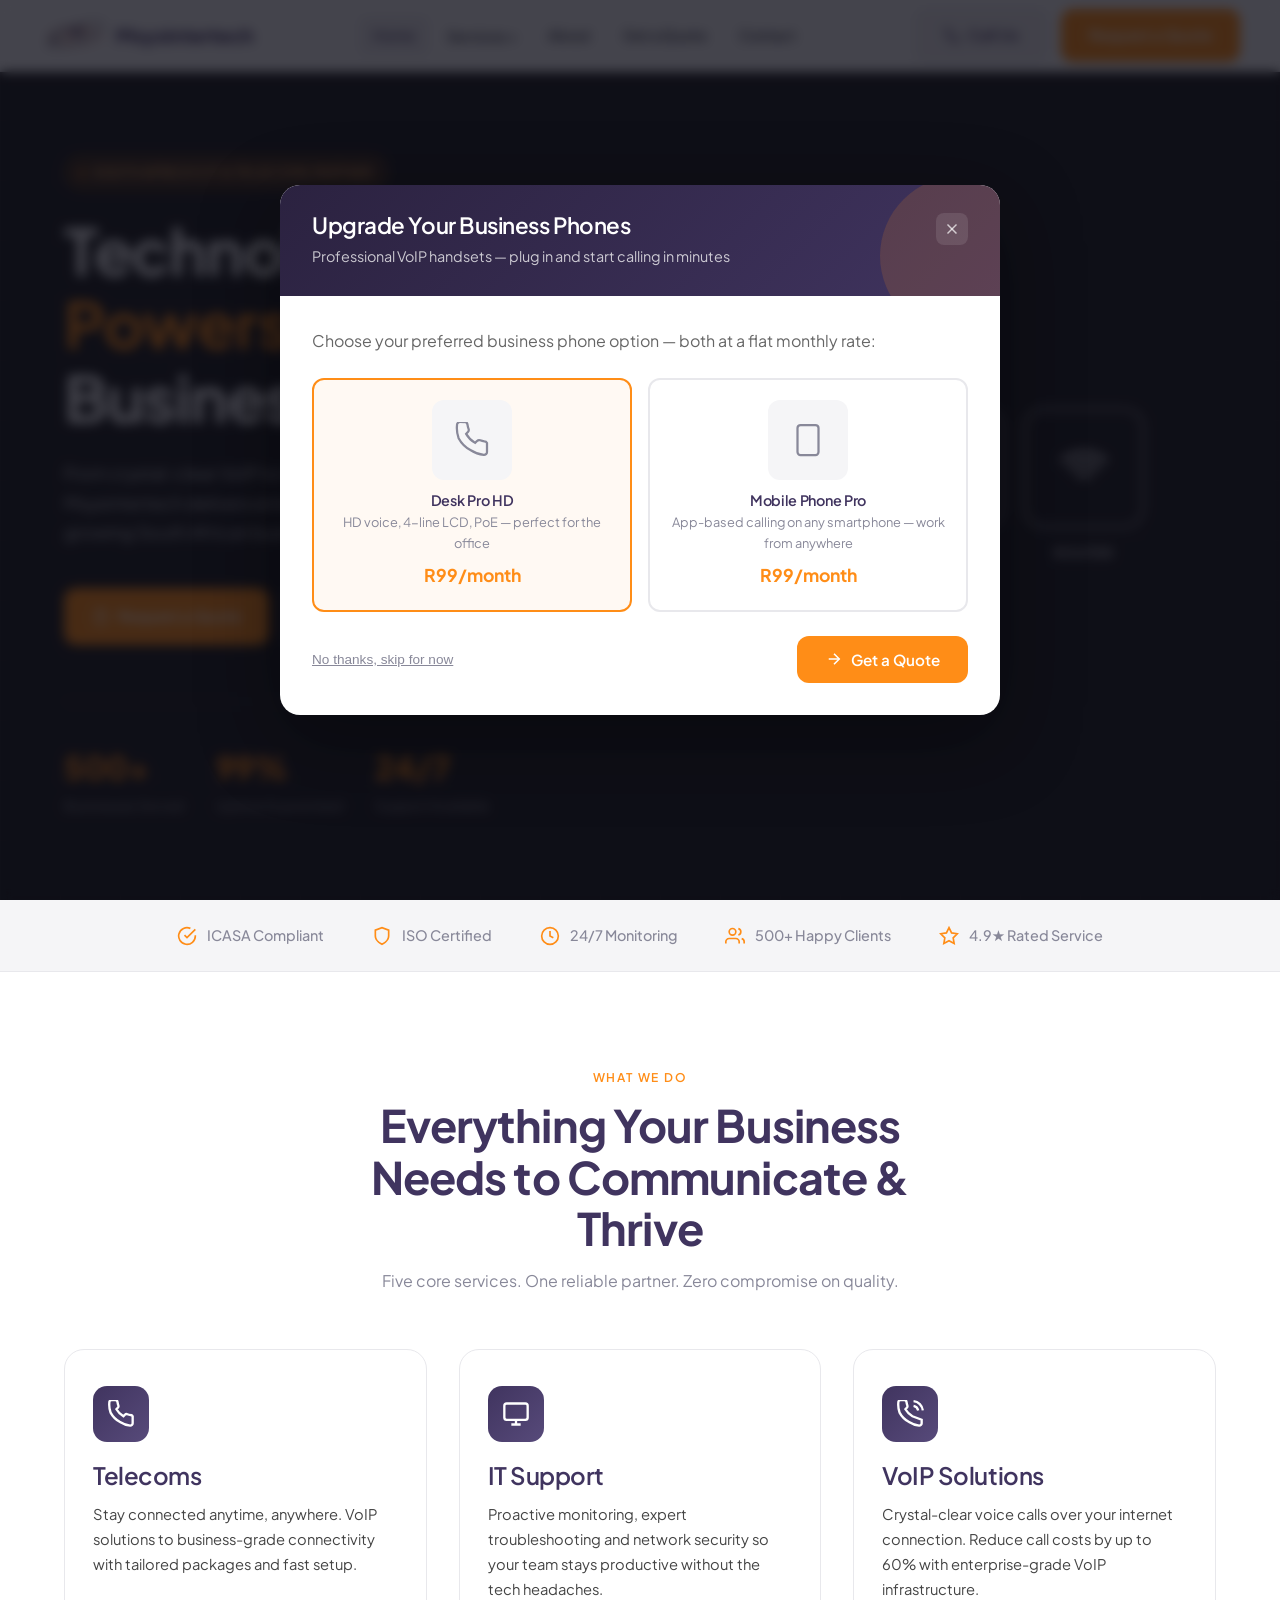
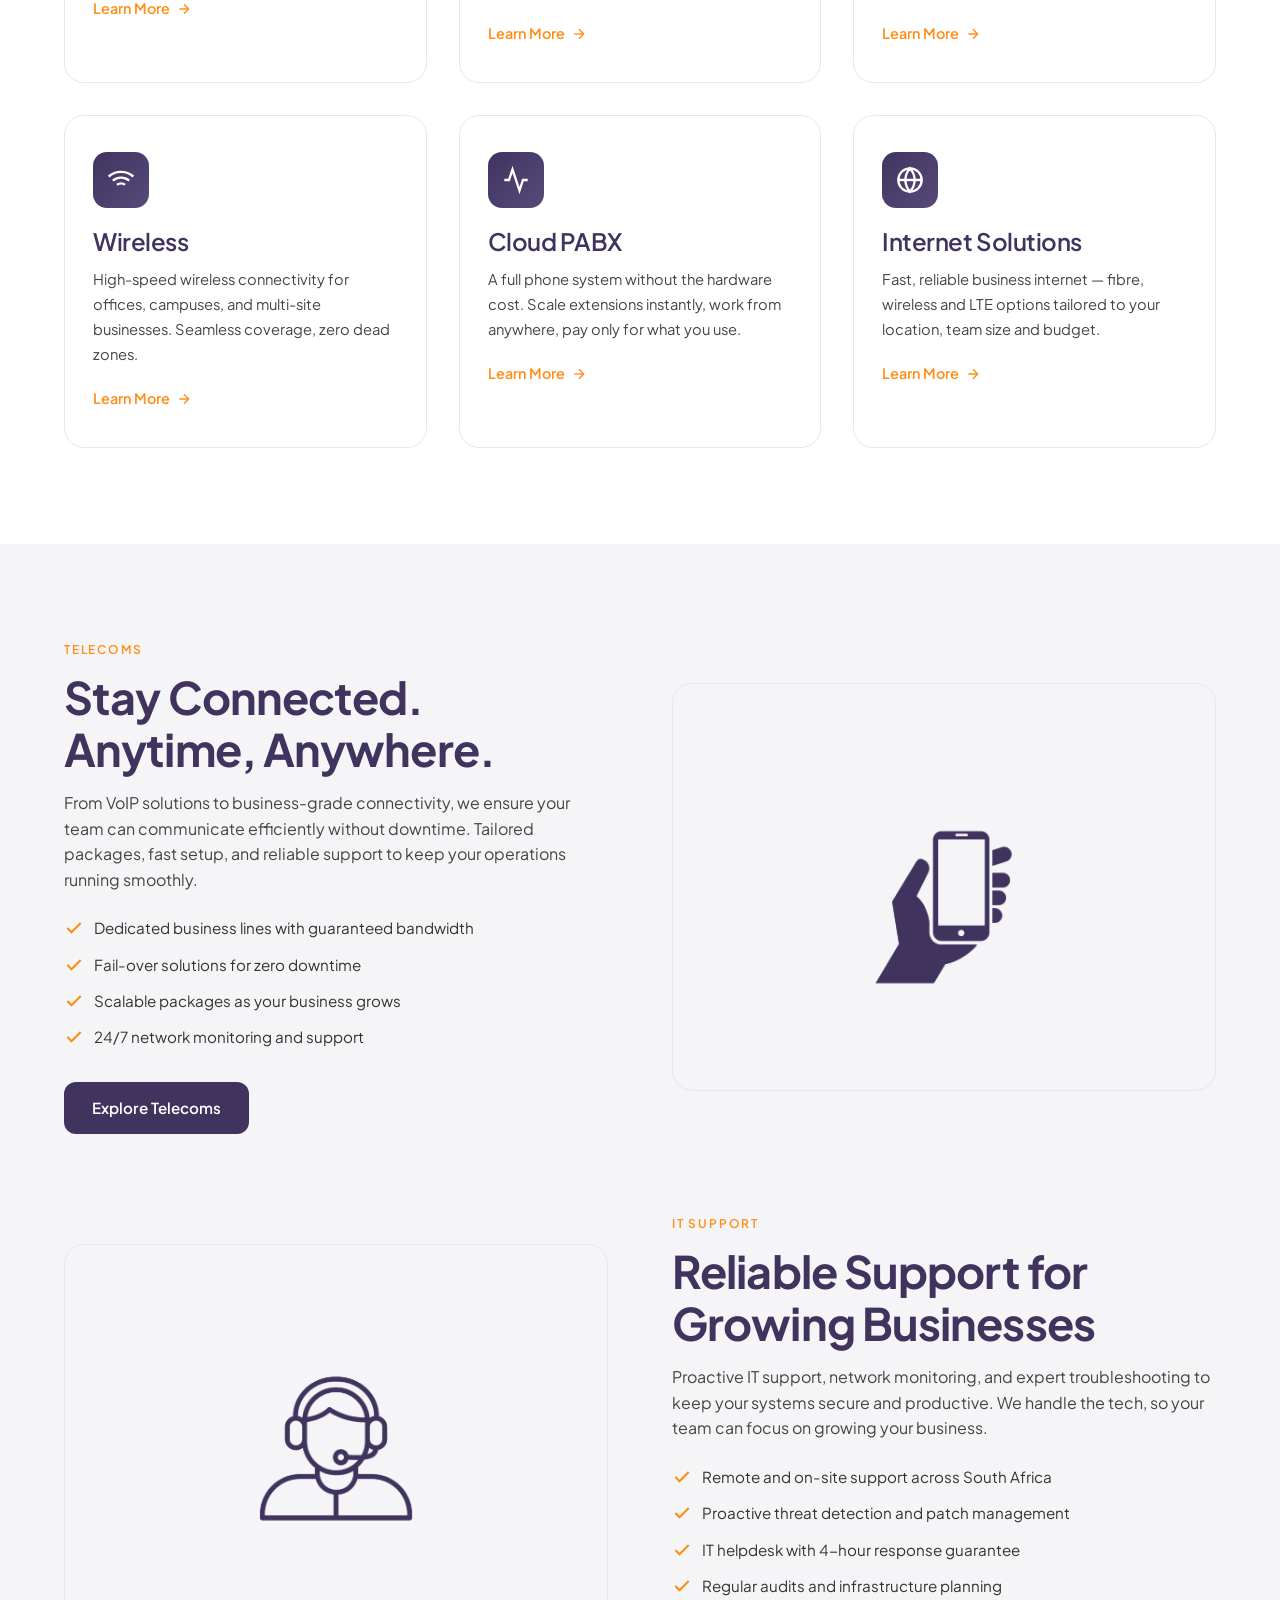
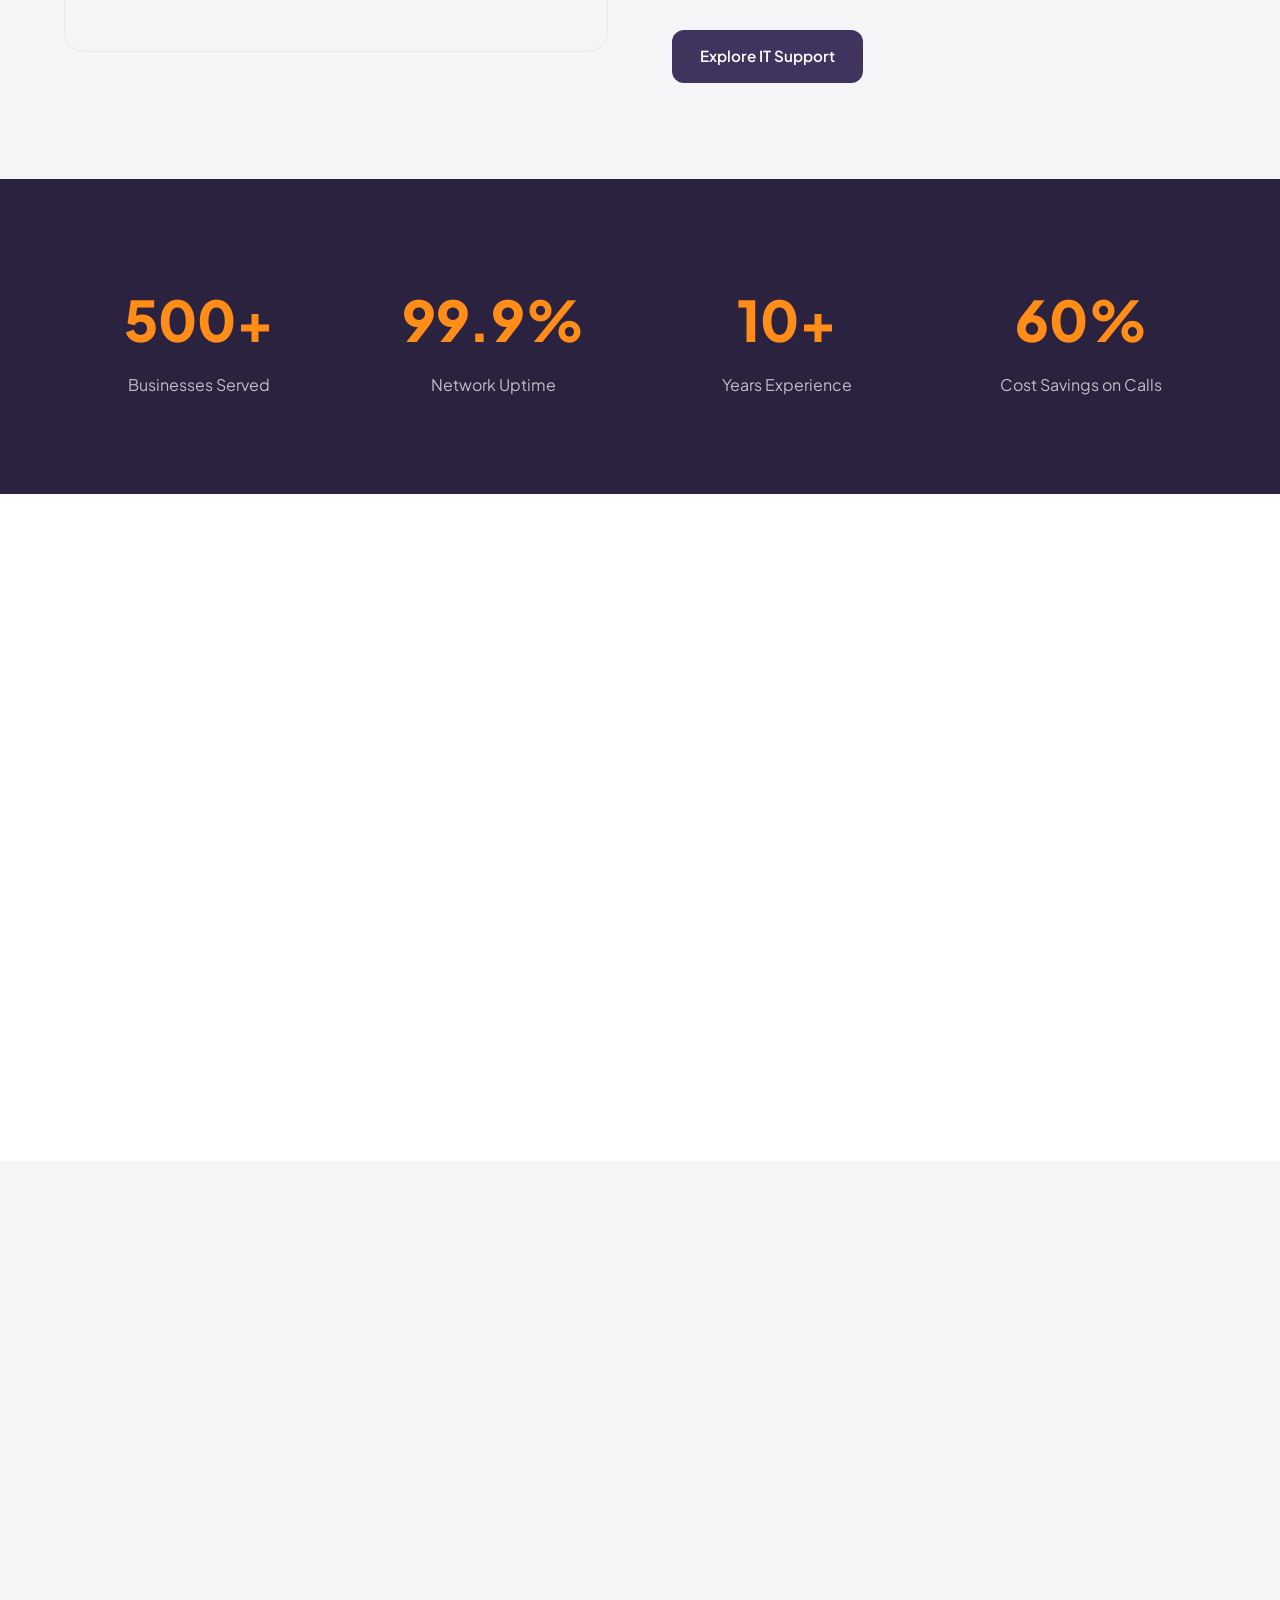
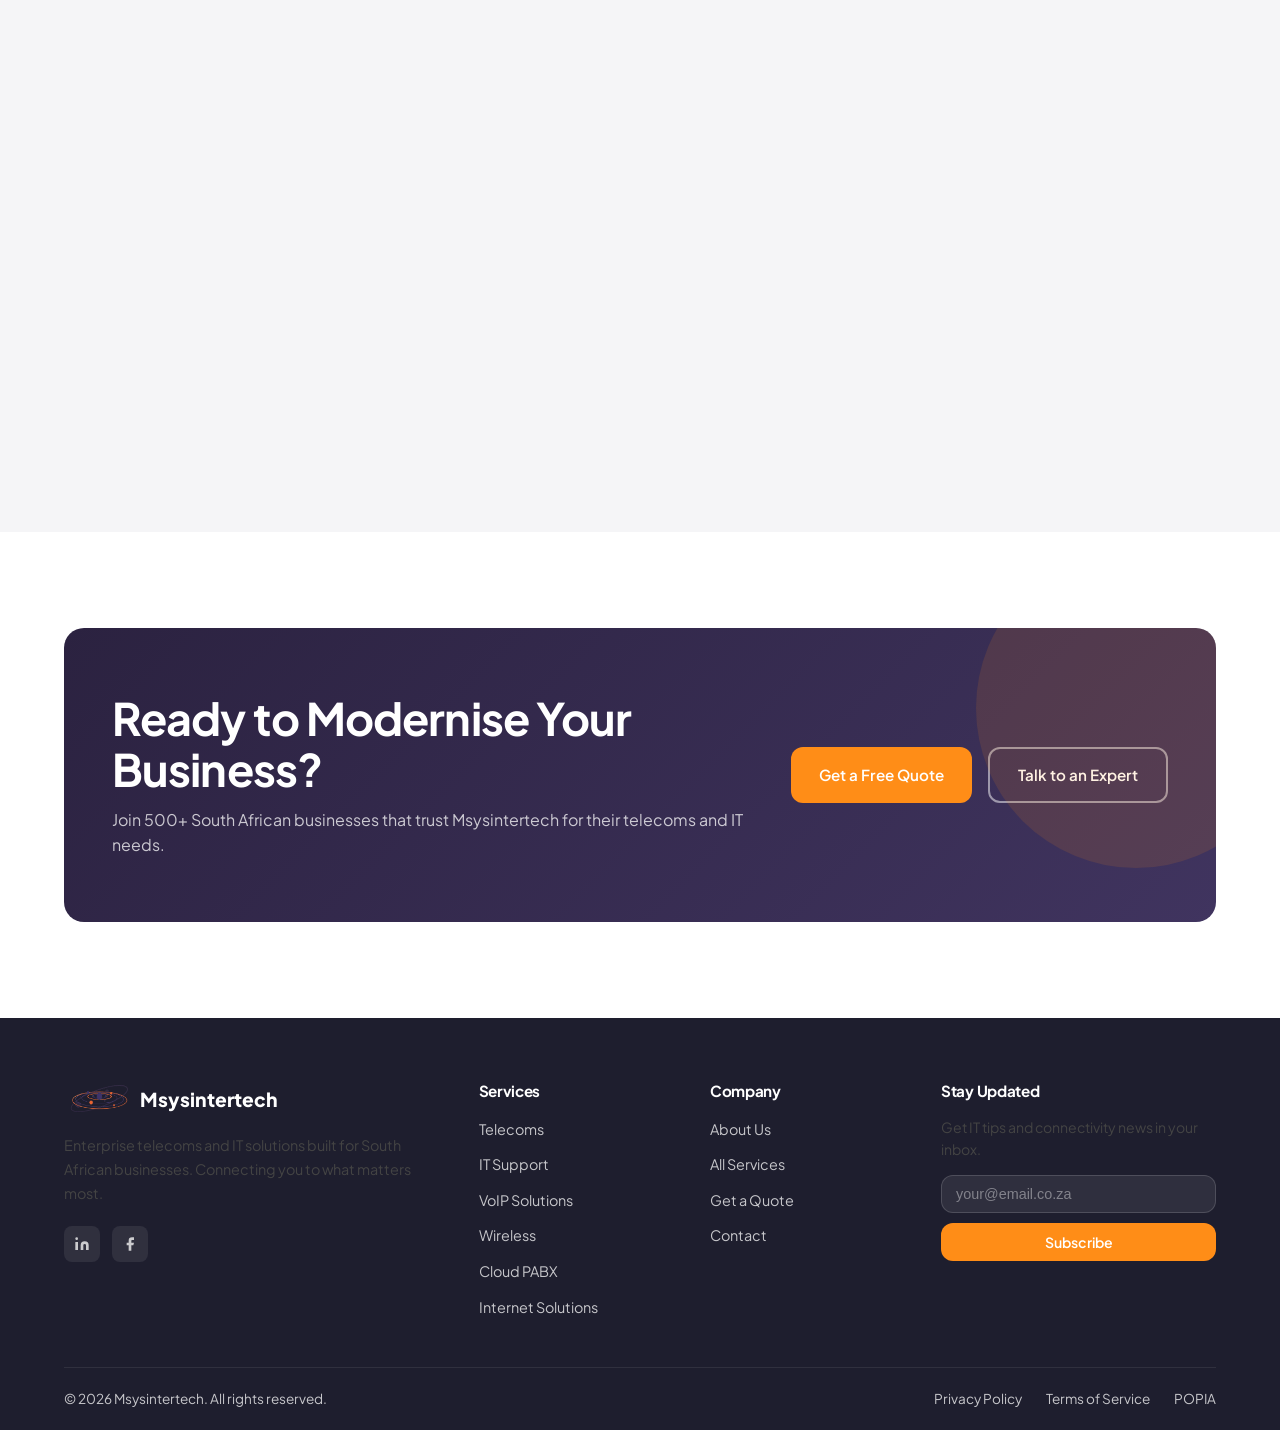
==== commit 49b72178: "Update index.html" ====
--- a/index.html
+++ b/index.html
@@ -69,6 +69,7 @@
           <a href="voip.html">VoIP</a>
           <a href="wireless.html">Wireless</a>
           <a href="cloud-pabx.html">Cloud PABX</a>
+          <a href="internet-solutions.html">Internet Solutions</a>
         </div>
       </div>
       <a href="about.html">About</a>
@@ -97,6 +98,7 @@
   <a href="voip.html">VoIP</a>
   <a href="wireless.html">Wireless</a>
   <a href="cloud-pabx.html">Cloud PABX</a>
+  <a href="internet-solutions.html">Internet Solutions</a>
   <a href="about.html">About</a>
   <a href="quote.html">Get a Quote</a>
   <a href="contact.html">Contact</a>
@@ -301,8 +303,7 @@
       </div>
       <div class="feature-visual">
         <div class="feature-visual__placeholder">
-          <svg viewBox="0 0 24 24" fill="none" stroke="currentColor" stroke-width="1.5"><path d="M22 16.92v3a2 2 0 01-2.18 2 19.79 19.79 0 01-8.63-3.07A19.5 19.5 0 013.07 10.8 19.79 19.79 0 012 2.18 2 2 0 014 0h3a2 2 0 012 1.72 12.84 12.84 0 00.7 2.81 2 2 0 01-.45 2.11L8.09 7.91a16 16 0 006 6l1.27-1.27a2 2 0 012.11-.45 12.84 12.84 0 002.81.7A2 2 0 0122 14v2.92z"/></svg>
-          Telecoms Image<br/><small>Replace with photo</small>
+          <img src="images/telecoms.png" alt="Telecoms" style="width:70%;height:auto;object-fit:contain;" />
         </div>
       </div>
     </div>
@@ -310,8 +311,7 @@
     <div class="feature-block feature-block--reverse fade-up">
       <div class="feature-visual">
         <div class="feature-visual__placeholder">
-          <svg viewBox="0 0 24 24" fill="none" stroke="currentColor" stroke-width="1.5"><rect x="2" y="3" width="20" height="14" rx="2"/><line x1="8" y1="21" x2="16" y2="21"/><line x1="12" y1="17" x2="12" y2="21"/></svg>
-          IT Support Image<br/><small>Replace with photo</small>
+          <img src="images/it-support.png" alt="IT Support" style="width:70%;height:auto;object-fit:contain;" />
         </div>
       </div>
       <div class="feature-content">
@@ -434,7 +434,7 @@
           </div>
           <div class="form-group">
             <label for="phone">Phone Number *</label>
-            <input type="tel" id="phone" name="phone" placeholder="+27 00 000 0000" required />
+            <input type="tel" id="phone" name="phone" placeholder="011 676 6721" required />
           </div>
           <div class="form-group">
             <label for="company">Company Name</label>
@@ -496,14 +496,11 @@
         </div>
         <p>Enterprise telecoms and IT solutions built for South African businesses. Connecting you to what matters most.</p>
         <div class="footer__social">
-          <a href="#" class="social-btn" aria-label="LinkedIn">
+          <a href="https://www.linkedin.com/in/maybin-sefu-05438451/" target="_blank" rel="noopener" class="social-btn" aria-label="LinkedIn">
             <svg viewBox="0 0 24 24" fill="currentColor"><path d="M16 8a6 6 0 016 6v7h-4v-7a2 2 0 00-2-2 2 2 0 00-2 2v7h-4v-7a6 6 0 016-6zM2 9h4v12H2z"/><circle cx="4" cy="4" r="2"/></svg>
           </a>
-          <a href="#" class="social-btn" aria-label="Facebook">
+          <a href="https://www.facebook.com/profile.php?id=61591532281507" target="_blank" rel="noopener" class="social-btn" aria-label="Facebook">
             <svg viewBox="0 0 24 24" fill="currentColor"><path d="M18 2h-3a5 5 0 00-5 5v3H7v4h3v8h4v-8h3l1-4h-4V7a1 1 0 011-1h3z"/></svg>
-          </a>
-          <a href="#" class="social-btn" aria-label="Twitter/X">
-            <svg viewBox="0 0 24 24" fill="currentColor"><path d="M23 3a10.9 10.9 0 01-3.14 1.53 4.48 4.48 0 00-7.86 3v1A10.66 10.66 0 013 4s-4 9 5 13a11.64 11.64 0 01-7 2c9 5 20 0 20-11.5a4.5 4.5 0 00-.08-.83A7.72 7.72 0 0023 3z"/></svg>
           </a>
         </div>
       </div>
@@ -515,6 +512,7 @@
           <li><a href="voip.html">VoIP Solutions</a></li>
           <li><a href="wireless.html">Wireless</a></li>
           <li><a href="cloud-pabx.html">Cloud PABX</a></li>
+          <li><a href="internet-solutions.html">Internet Solutions</a></li>
         </ul>
       </div>
       <div class="footer__col">
--- a/css/style.css
+++ b/css/style.css
@@ -181,7 +181,7 @@
 }
 .dropdown {
   position: absolute;
-  top: calc(100% + 8px);
+  top: 100%;
   left: 0;
   background: var(--white);
   border-radius: var(--radius);
@@ -189,15 +189,21 @@
   border: 1px solid var(--gray-200);
   min-width: 200px;
   padding: 8px;
+  padding-top: 16px;
+  margin-top: -8px;
   opacity: 0;
   pointer-events: none;
-  transform: translateY(-8px);
-  transition: var(--transition);
+  transform: translateY(-4px);
+  transition: opacity 0.2s, transform 0.2s;
 }
 .has-dropdown:hover .dropdown {
   opacity: 1;
   pointer-events: all;
   transform: translateY(0);
+  transition-delay: 0s;
+}
+.has-dropdown .dropdown {
+  transition-delay: 0.15s;
 }
 .dropdown a {
   display: block;
@@ -222,6 +228,50 @@
   background: var(--violet);
   border-radius: 2px;
   transition: var(--transition);
+}
+
+/* ── HERO ICON CARDS ── */
+.hero__icon-cards {
+  display: flex;
+  gap: 20px;
+  align-items: center;
+  justify-content: center;
+  flex-wrap: wrap;
+}
+.hero__icon-card {
+  display: flex;
+  flex-direction: column;
+  align-items: center;
+  gap: 14px;
+}
+.hero__icon-card-inner {
+  width: 120px;
+  height: 120px;
+  background: var(--hero-dark);
+  border: 2px solid rgba(255,255,255,0.6);
+  border-radius: var(--radius-lg);
+  display: flex;
+  align-items: center;
+  justify-content: center;
+  color: var(--white);
+  transition: var(--transition);
+}
+.hero__icon-card-inner:hover {
+  border-color: var(--amber);
+  box-shadow: 0 0 24px rgba(255,141,23,0.2);
+  transform: translateY(-4px);
+}
+.hero__icon-card-inner svg {
+  width: 52px;
+  height: 52px;
+  stroke: var(--white);
+}
+.hero__icon-card span {
+  color: rgba(255,255,255,0.8);
+  font-size: 0.85rem;
+  font-weight: 600;
+  letter-spacing: 0.05em;
+  text-transform: uppercase;
 }
 
 /* ── HERO ── */
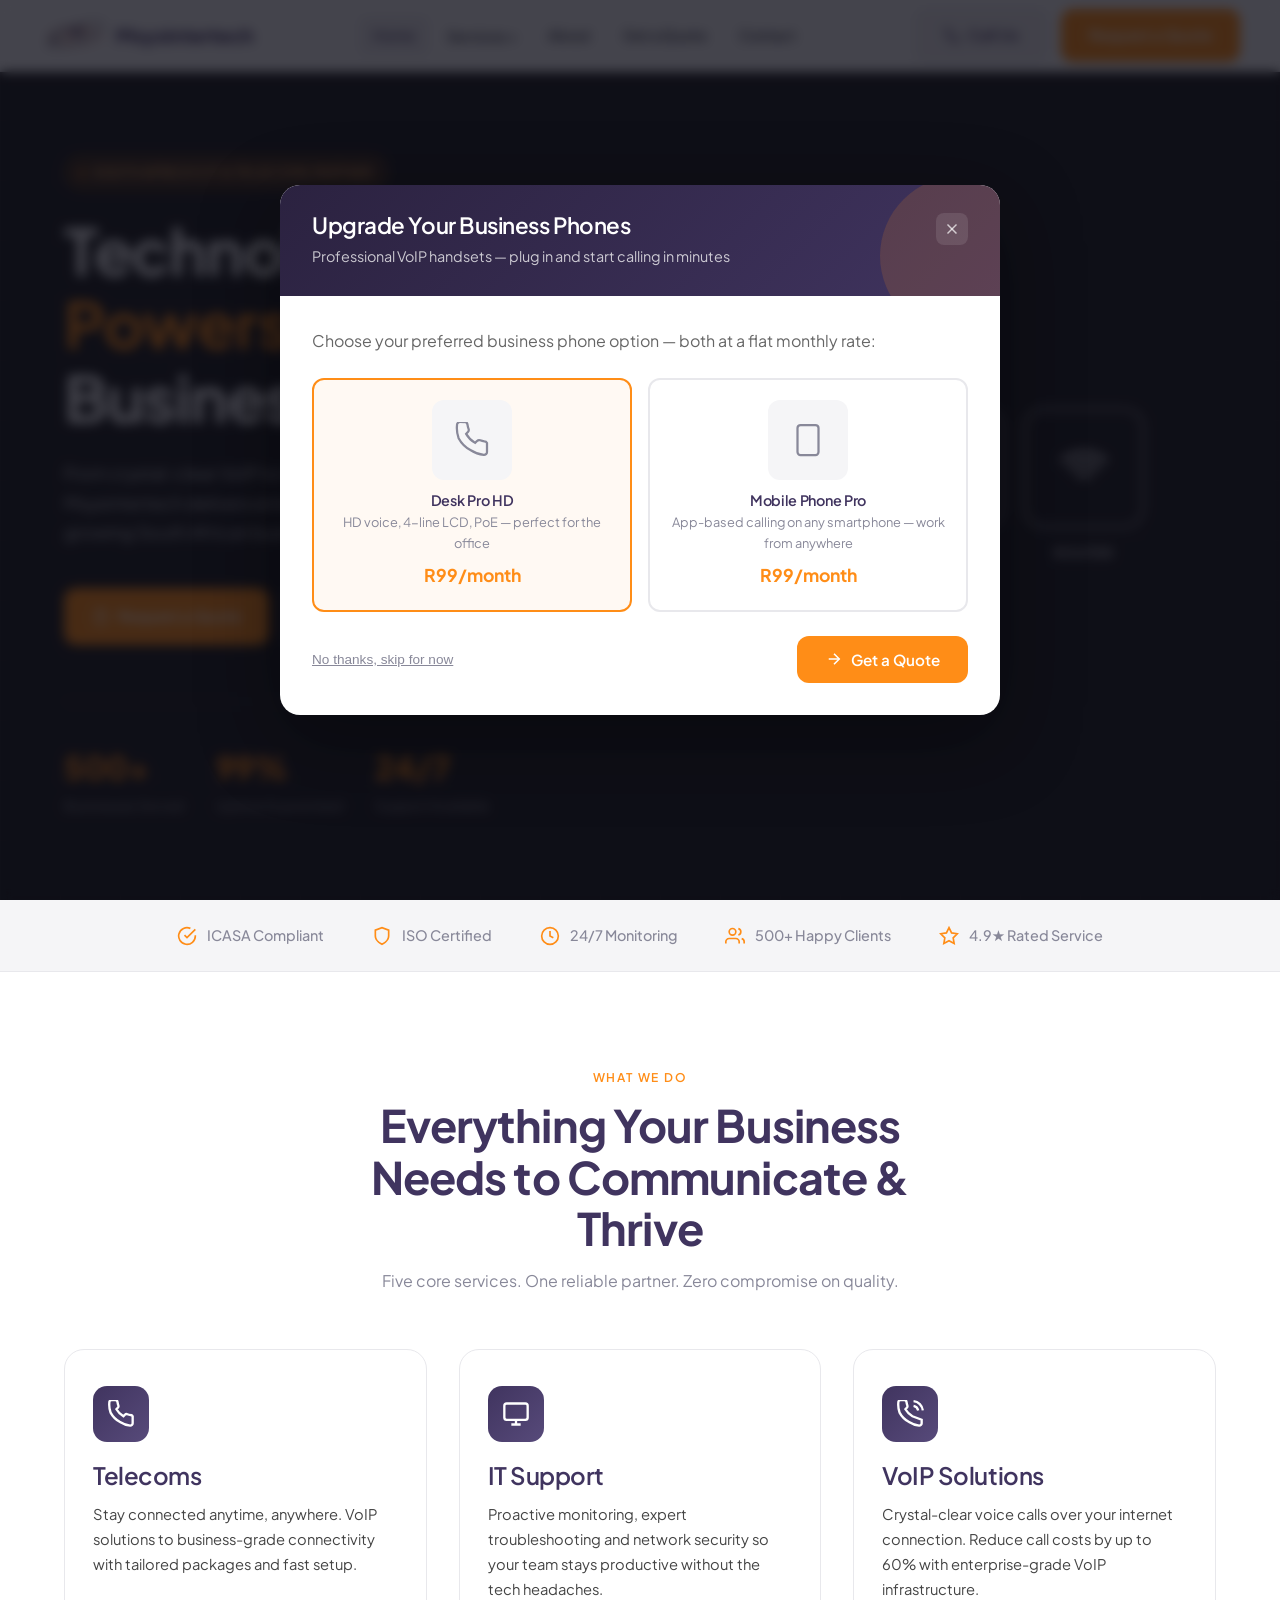
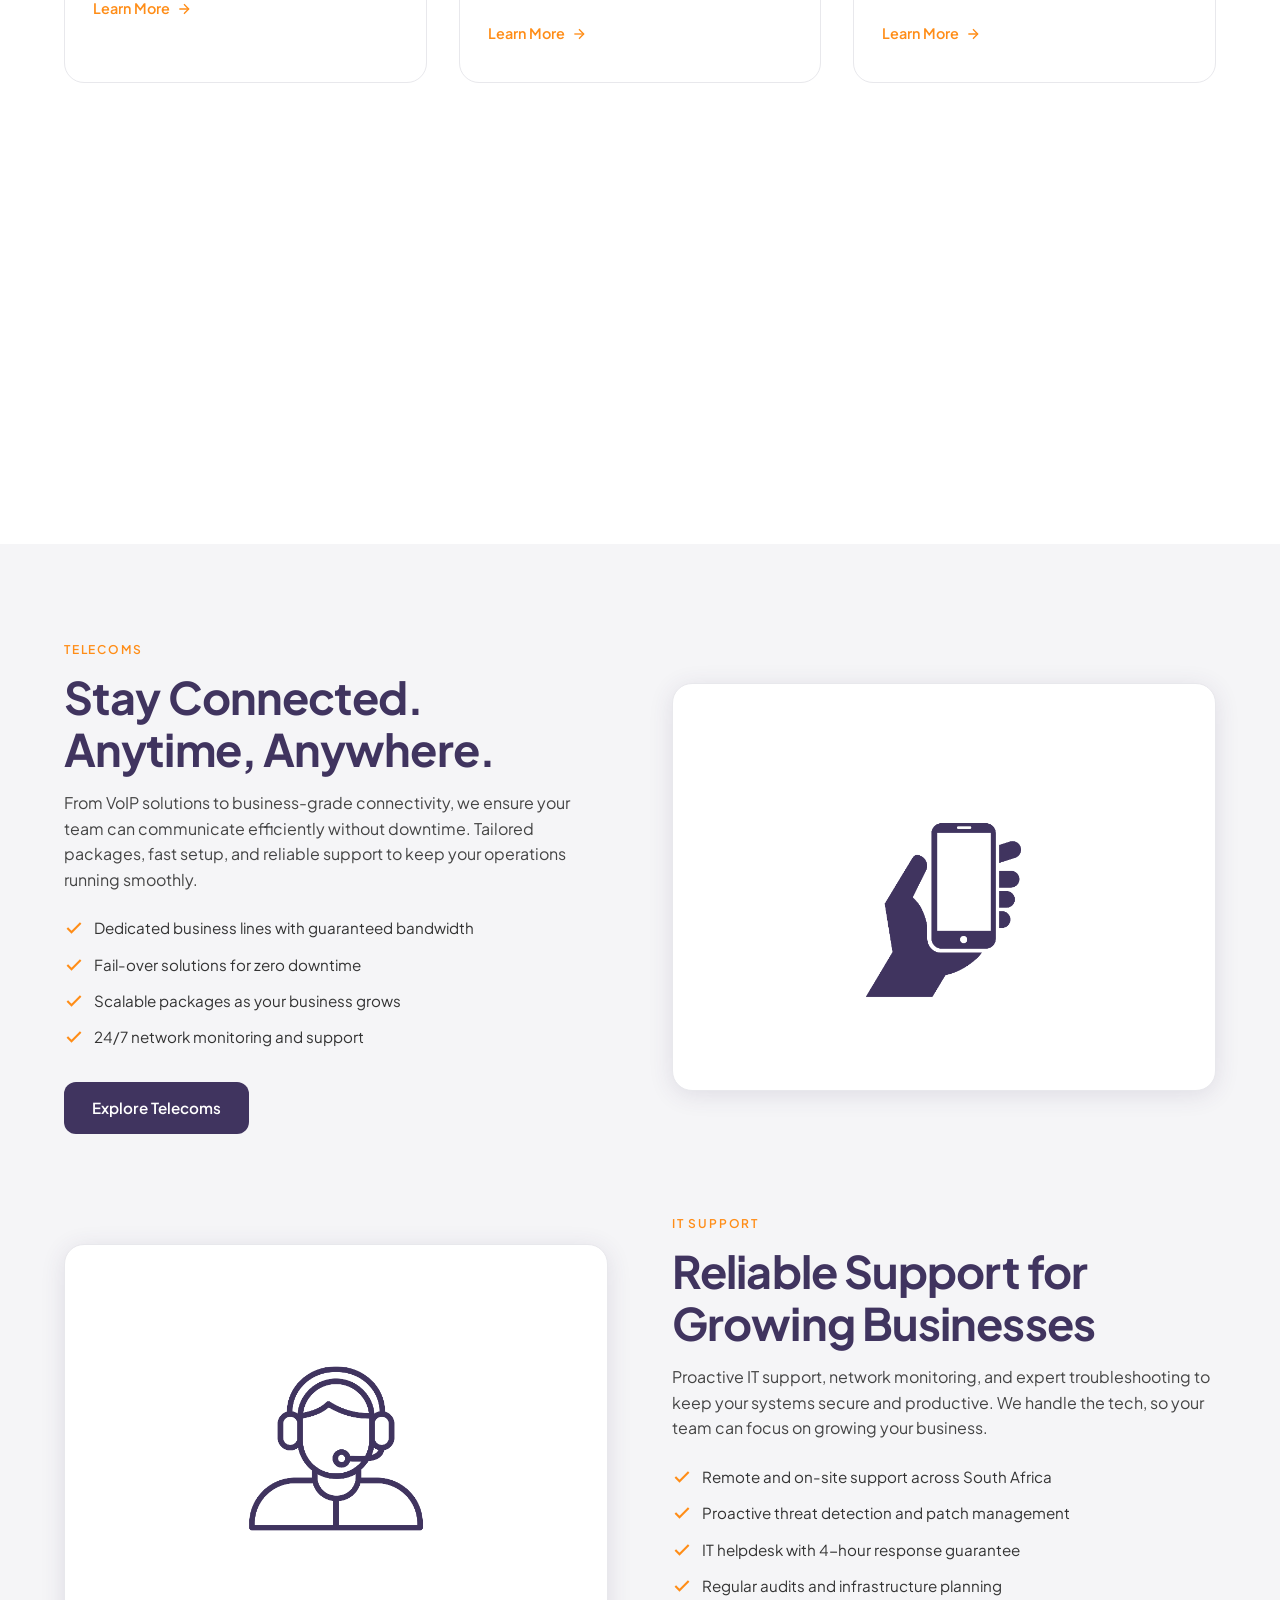
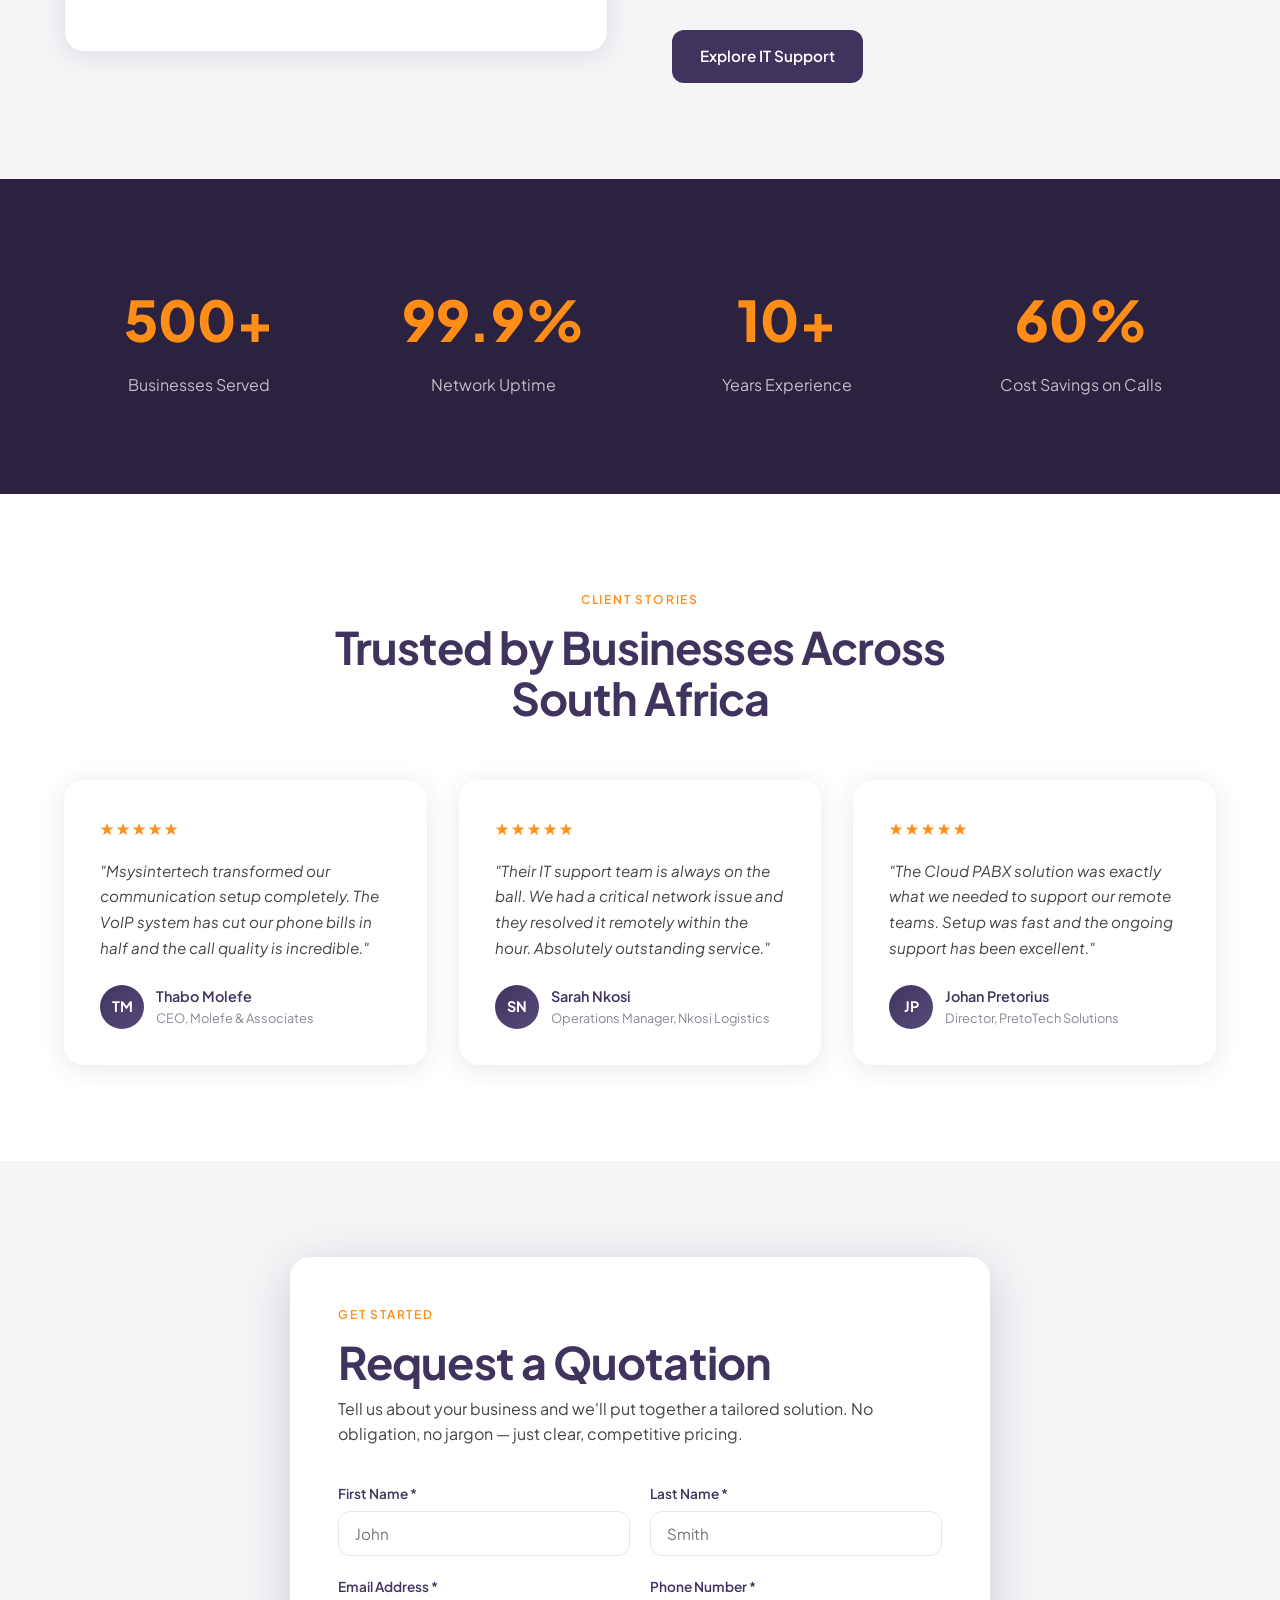
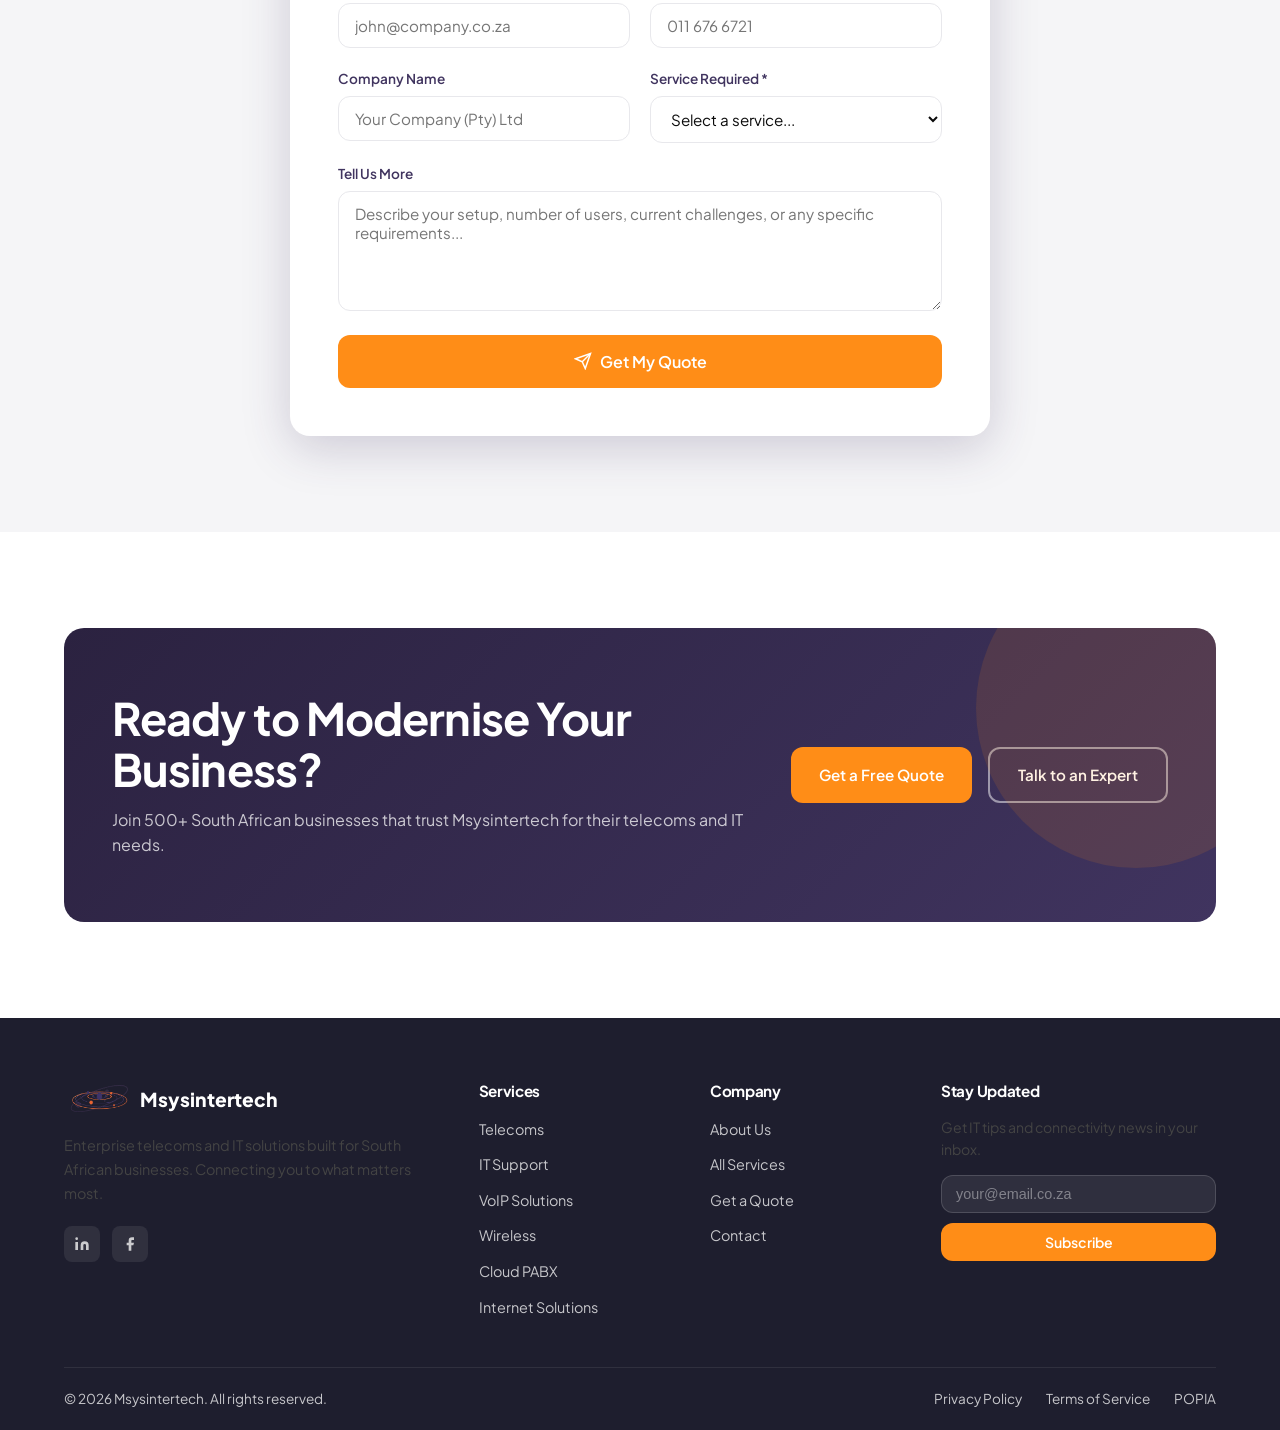
==== commit 91156627: "Add files via upload" ====
--- a/index.html
+++ b/index.html
@@ -302,17 +302,13 @@
         <a href="telecoms.html" class="btn btn--violet">Explore Telecoms</a>
       </div>
       <div class="feature-visual">
-        <div class="feature-visual__placeholder">
-          <img src="images/telecoms.png" alt="Telecoms" style="width:70%;height:auto;object-fit:contain;" />
-        </div>
+        <img src="images/telecoms.png" alt="Telecoms" />
       </div>
     </div>
 
     <div class="feature-block feature-block--reverse fade-up">
       <div class="feature-visual">
-        <div class="feature-visual__placeholder">
-          <img src="images/it-support.png" alt="IT Support" style="width:70%;height:auto;object-fit:contain;" />
-        </div>
+        <img src="images/it-support.png" alt="IT Support" />
       </div>
       <div class="feature-content">
         <div class="eyebrow">IT Support</div>
--- a/css/style.css
+++ b/css/style.css
@@ -504,12 +504,13 @@
 .feature-block--reverse .feature-visual { order: -1; }
 .feature-visual {
   aspect-ratio: 4/3;
-  background: var(--gray-100);
+  background: var(--white);
   border-radius: var(--radius-lg);
   display: flex;
   align-items: center;
   justify-content: center;
   border: 1px solid var(--gray-200);
+  box-shadow: var(--shadow);
   overflow: hidden;
   position: relative;
 }
@@ -522,6 +523,7 @@
   font-size: 0.85rem;
 }
 .feature-visual__placeholder svg { width: 48px; height: 48px; }
+.feature-visual img { width: 80%; height: auto; object-fit: contain; }
 .feature-content { }
 .feature-content h2 { color: var(--violet); margin-bottom: 16px; }
 .feature-content p { margin-bottom: 24px; }
